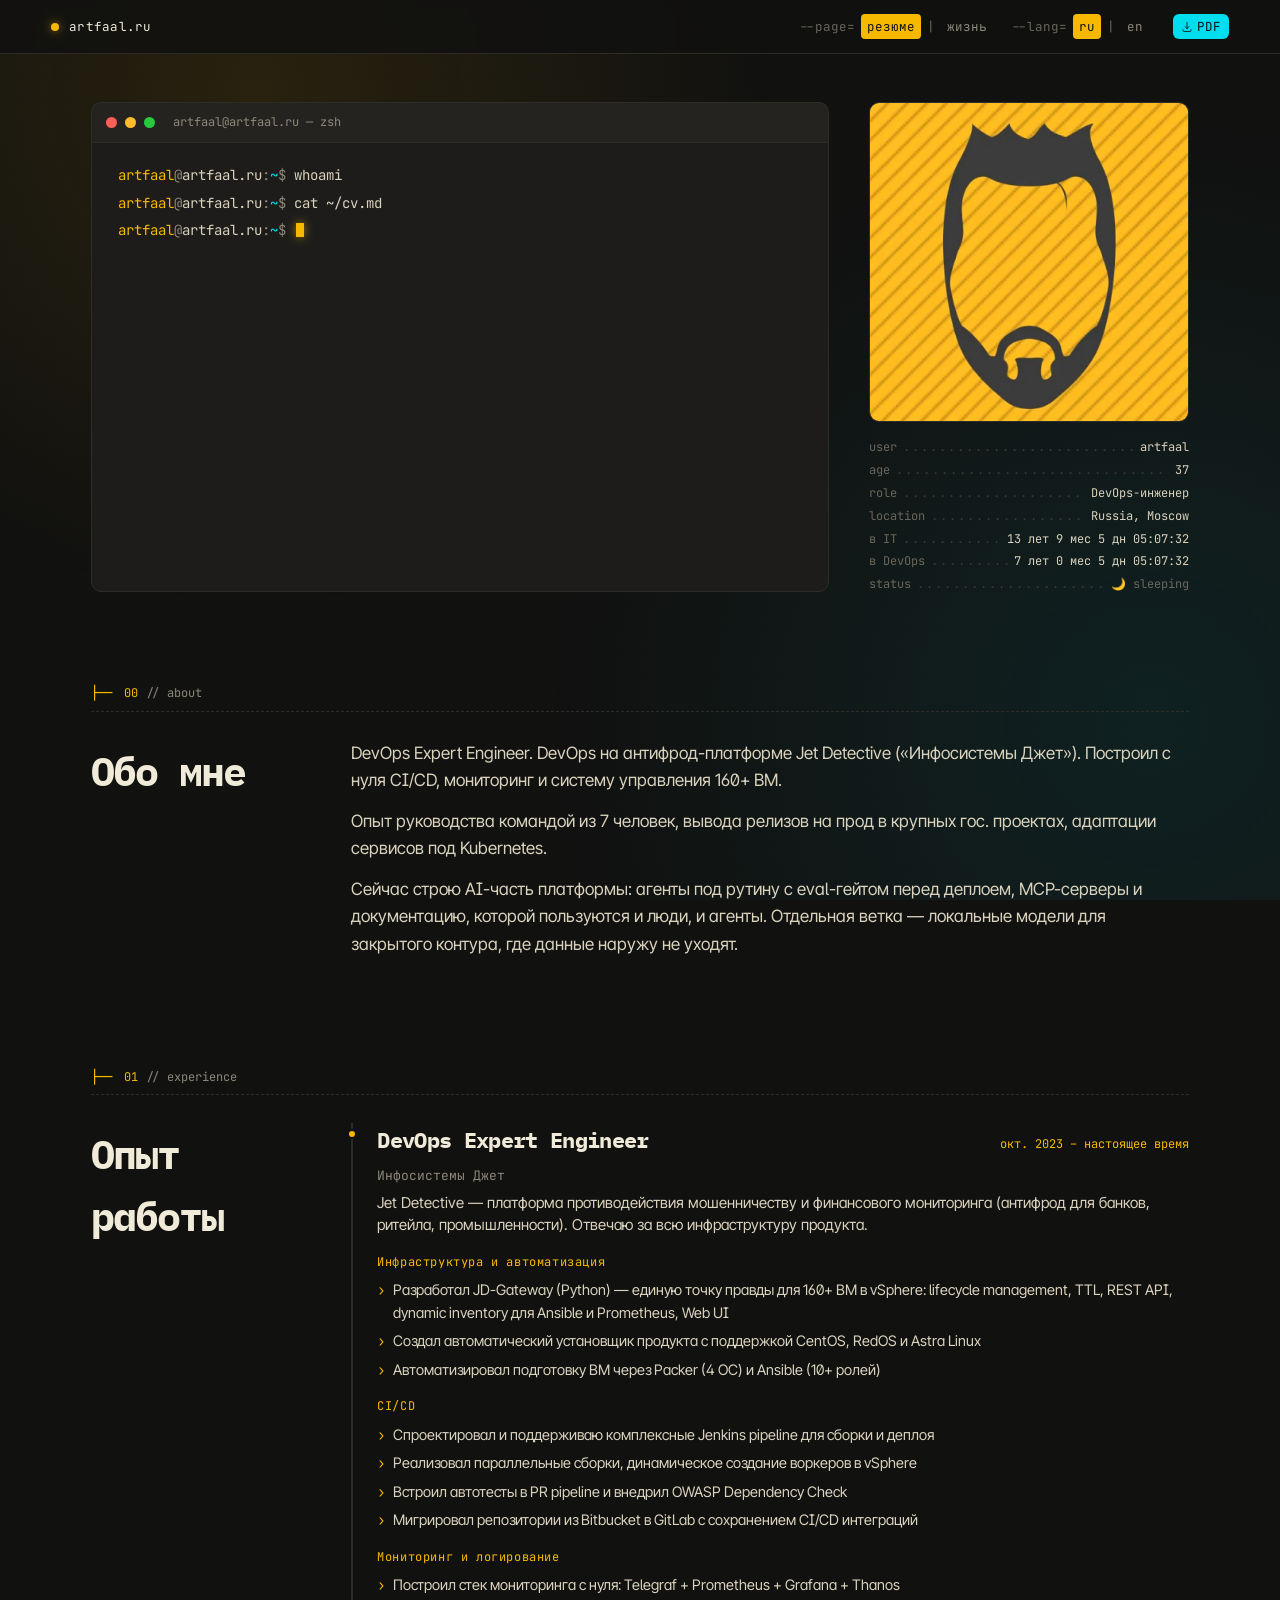
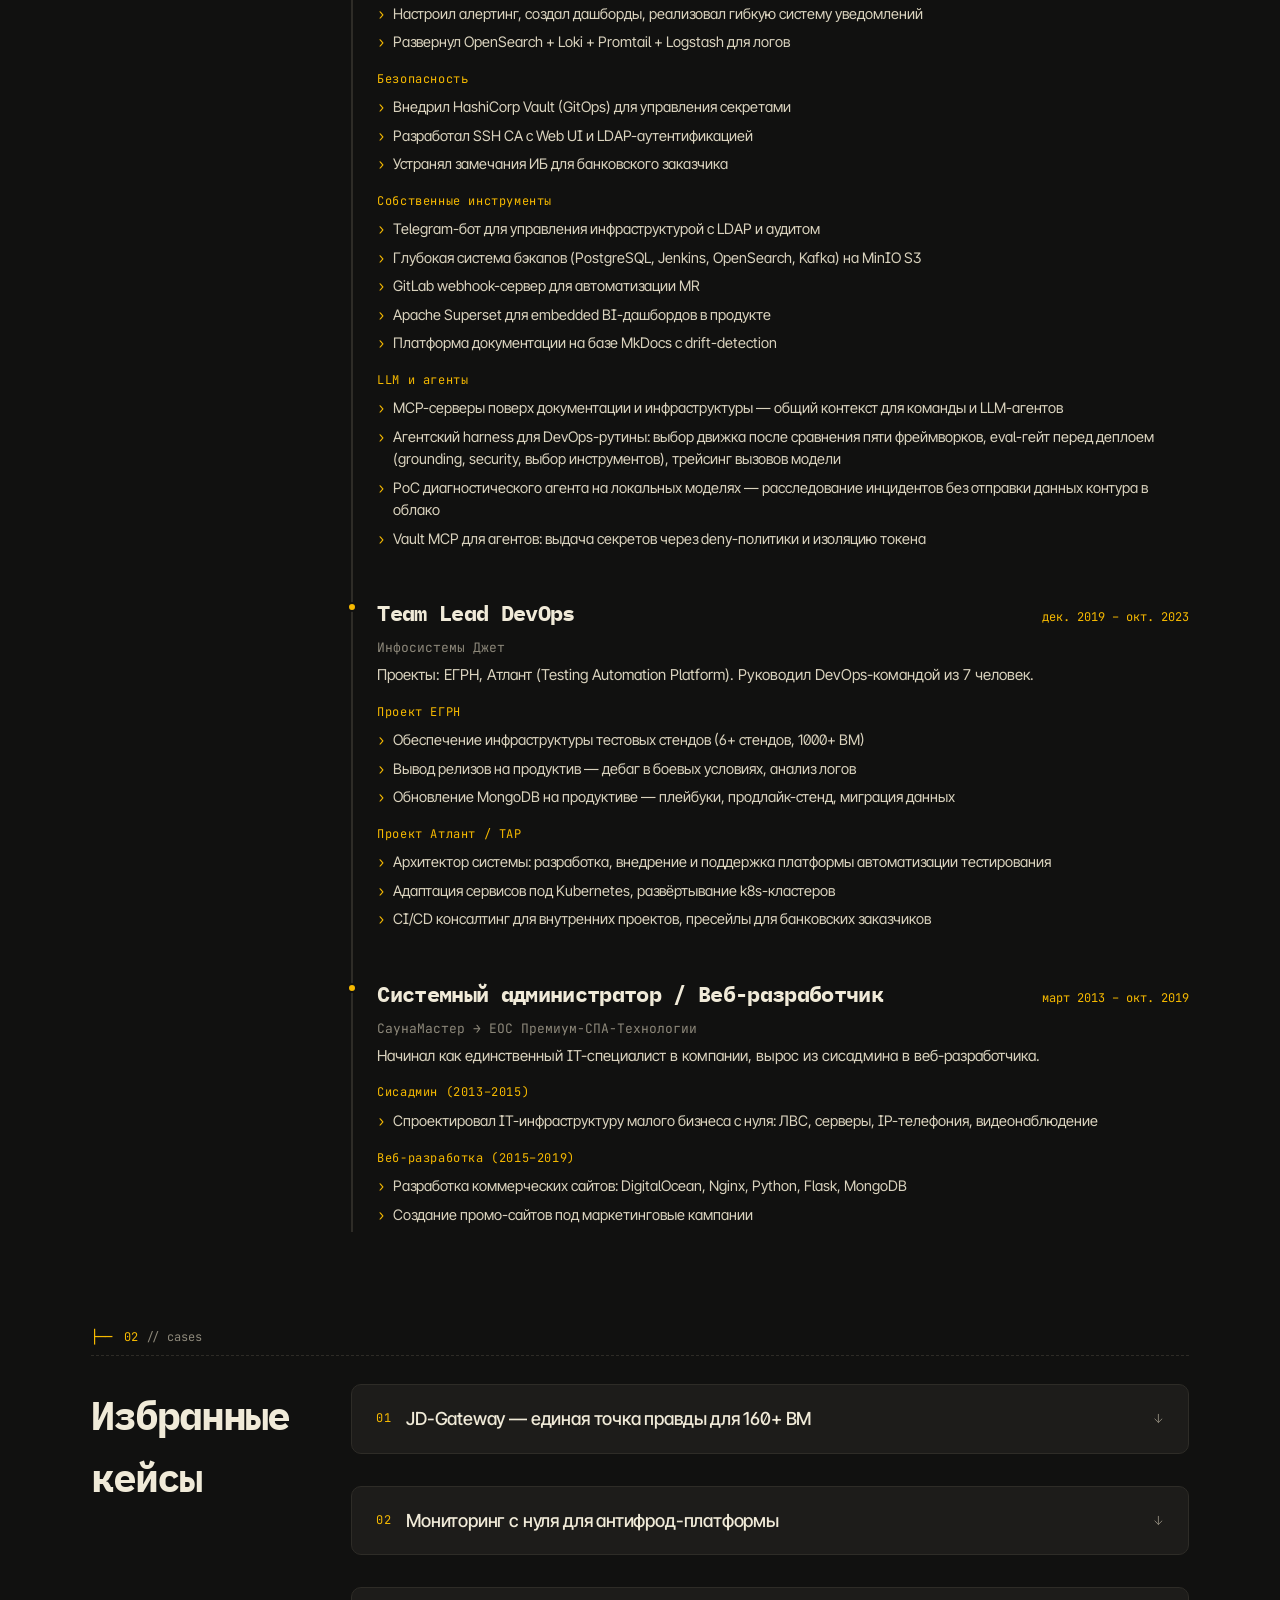
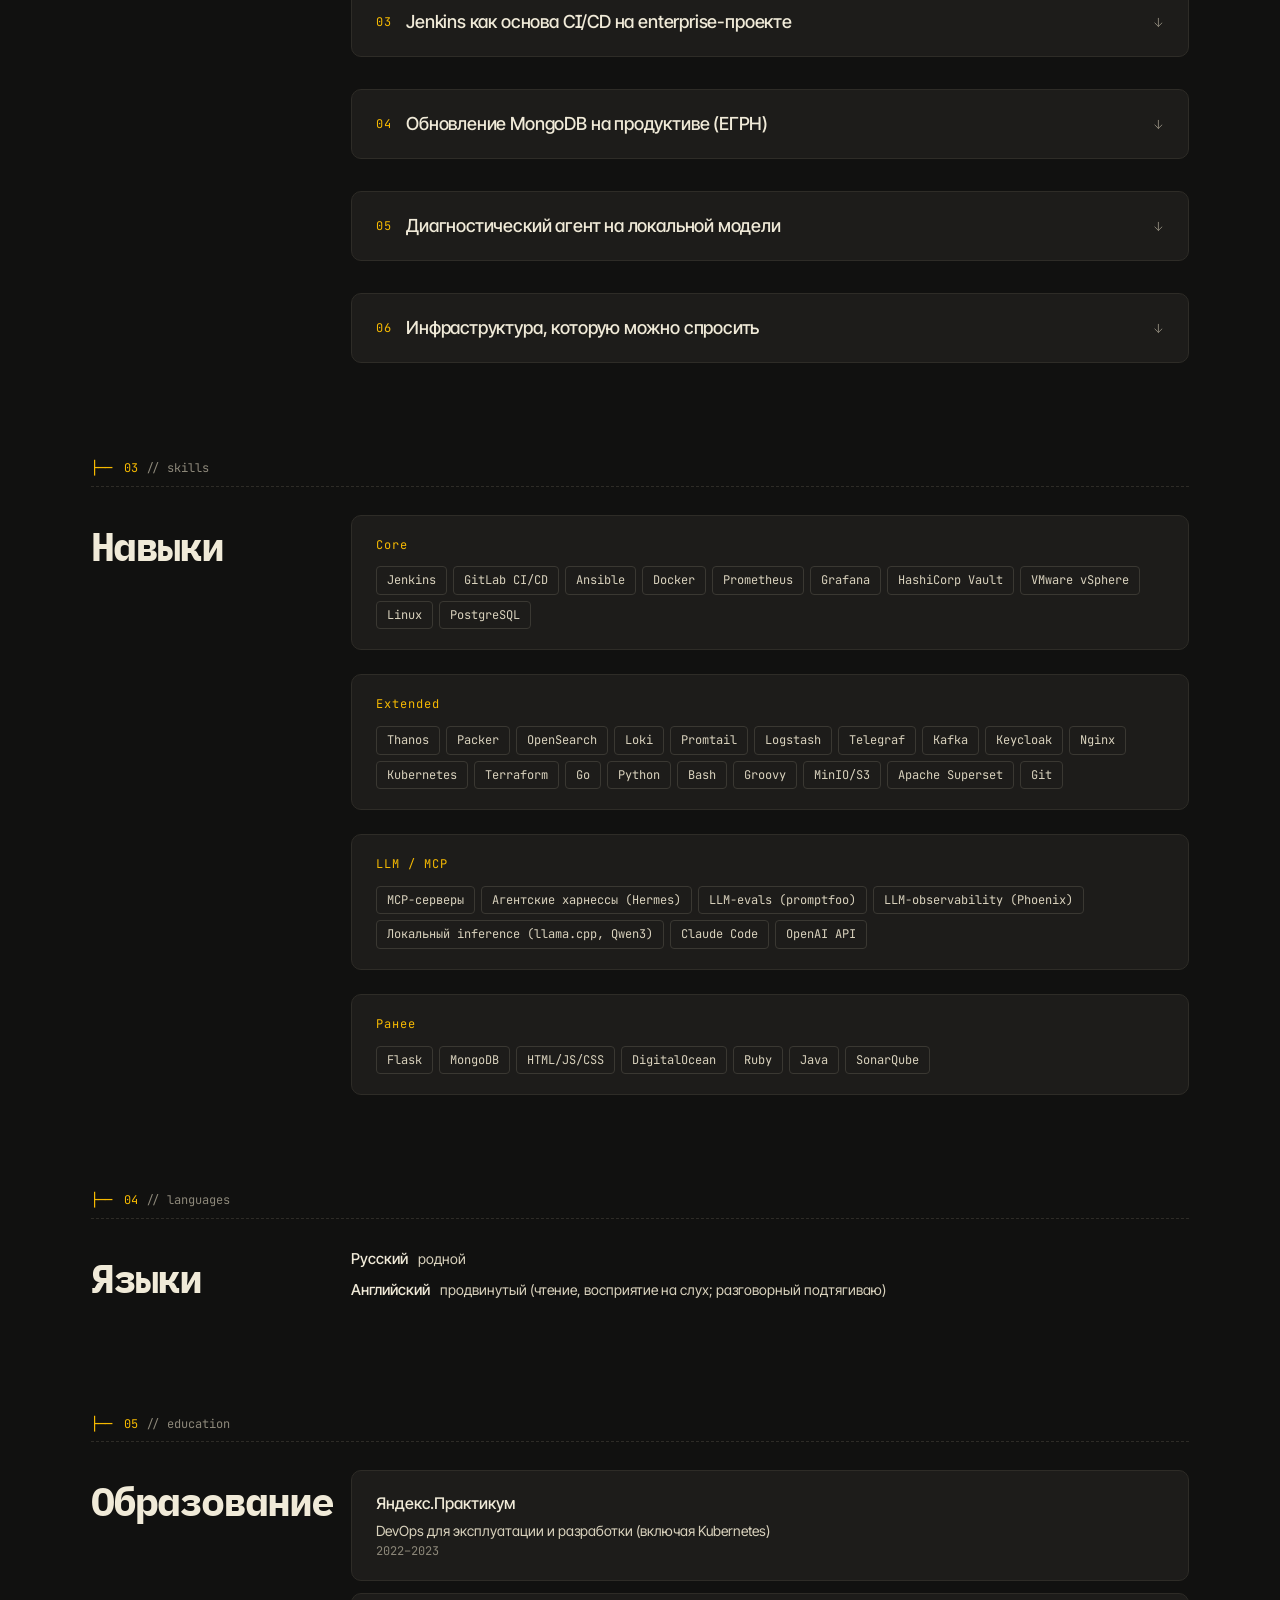
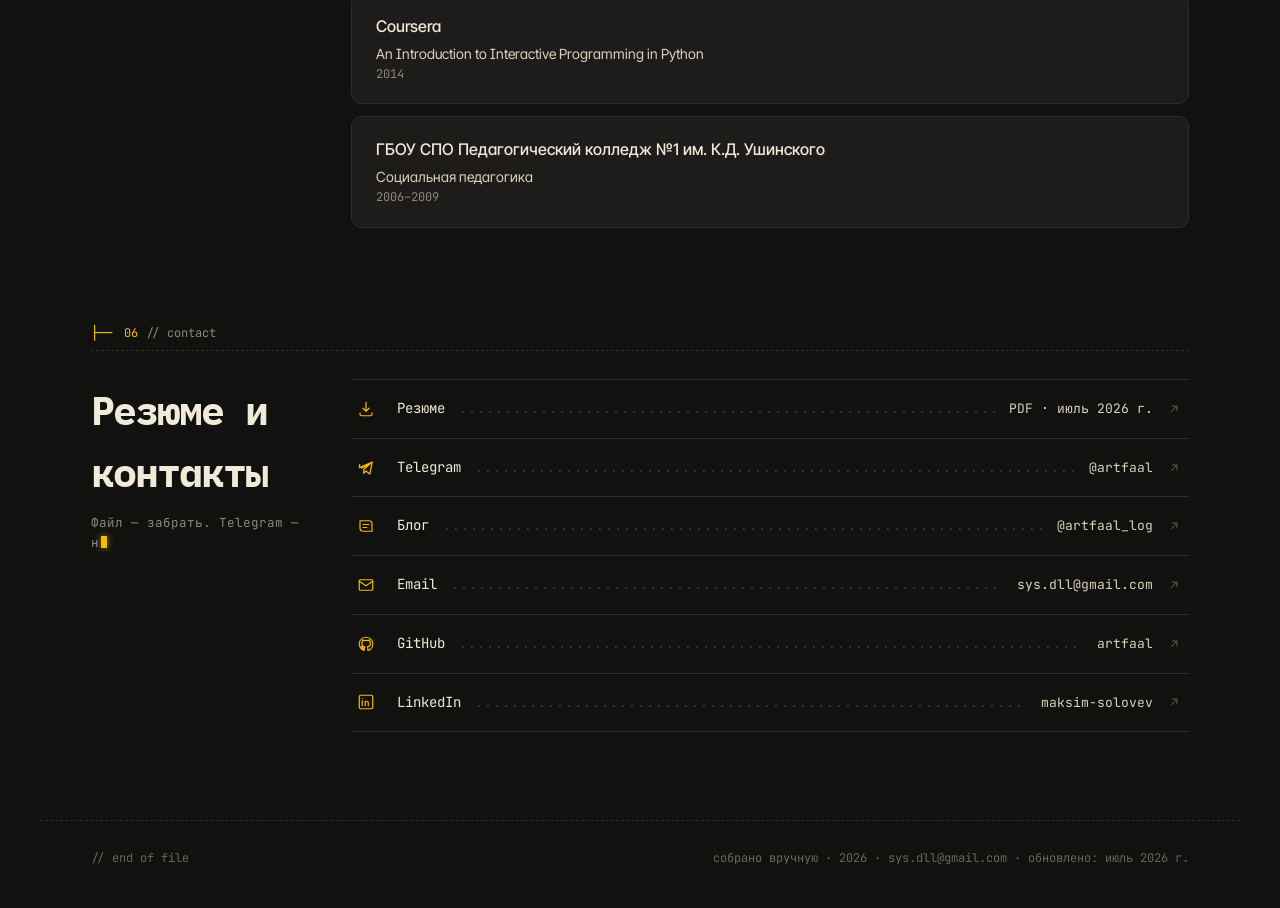
==== index.html @ b758f421 "fix: сдвиг contact-row на hover через transform вместо padding CLAUDE.md запрещает padding/margin на" ====
<!doctype html>
<html lang="ru">
<head>
  <meta charset="utf-8">
  <meta name="viewport" content="width=device-width, initial-scale=1">
  <title>Соловьев Максим — резюме DevOps-инженера</title>
  <link rel="icon" type="image/svg+xml" href="/favicon.svg">

  <!-- SEO (generic fallback — JS обновит из content.js) -->
  <meta name="description" content="Соловьев Максим — DevOps Expert Engineer.">
  <meta name="author" content="Максим Соловьев">
  <link rel="canonical" href="https://artfaal.ru/">
  <meta property="og:type" content="profile">
  <meta property="og:title" content="Соловьев Максим — резюме DevOps-инженера">
  <meta property="og:description" content="DevOps-инженер. Навожу порядок в сложных системах и автоматизирую рутину так, чтобы у людей оставались силы на жизнь.">
  <meta property="og:url" content="https://artfaal.ru/">
  <meta property="og:image" content="https://artfaal.ru/assets/avatar.webp">
  <meta property="og:locale" content="ru_RU">
  <meta property="og:site_name" content="artfaal.ru">
  <link rel="alternate" hreflang="ru" href="https://artfaal.ru/">
  <script type="application/ld+json" id="jsonld">{}</script>

  <!-- Fonts -->
  <link rel="preconnect" href="https://fonts.googleapis.com">
  <link rel="preconnect" href="https://fonts.gstatic.com" crossorigin>
  <link href="https://fonts.googleapis.com/css2?family=IBM+Plex+Mono:wght@700&family=Inter+Tight:wght@400;500;600;700&family=JetBrains+Mono:wght@400;500;600&display=swap" rel="stylesheet">

  <!-- Styles -->
  <link rel="stylesheet" href="src/styles/base.css?v=de85e3fd">
  <link rel="stylesheet" href="src/styles/layout.css?v=7710a623">
  <link rel="stylesheet" href="src/styles/components.css?v=cc71c74b">
</head>
<body>
  <div class="page-wrap">
    <nav class="topbar" id="topbar"></nav>
    <article>
      <header class="hero" id="hero"></header>
      <main id="main"></main>
    </article>
    <footer class="foot" id="footer"></footer>
  </div>

  <script src="src/js/utils.js?v=cb27566f"></script>
  <script src="src/js/content.js?v=fbca4be7"></script>
  <script src="src/js/icons.js?v=7d327c58"></script>
  <script src="src/js/shared.js?v=336e6da2"></script>
  <script src="src/js/page-cv.js?v=a4b2f216"></script>
</body>
</html>
---- src/styles/base.css ----
/* ───────── Токены ───────── */
:root {
  --bg:      #111110;
  --panel:   #1d1c1a;
  --panel-2: #24231f;
  --line:    #2e2c27;
  --line-2:  #3a3832;
  --fg:      #f0ead8;
  --fg-2:    #d9d2bd;
  --muted:   #8d887a;
  --muted-2: #6a665b;
  --accent:   oklch(0.82 0.17 85);
  --accent-2: oklch(0.82 0.14 205);

  --mono:    'JetBrains Mono', ui-monospace, 'SF Mono', Menlo, monospace;
  --sans:    'Inter Tight', 'Inter', system-ui, -apple-system, sans-serif;
  --display: 'IBM Plex Mono', 'JetBrains Mono', ui-monospace, 'SF Mono', Menlo, monospace;

  --maxw: 1200px;
  --pad-x: clamp(20px, 4vw, 56px);
  --radius: 6px;
  --radius-lg: 10px;

  color-scheme: dark;
}

/* ───────── Скроллбар ───────── */
::-webkit-scrollbar { width: 6px; }
::-webkit-scrollbar-track { background: var(--bg); }
::-webkit-scrollbar-thumb {
  background: var(--line-2);
  border-radius: 3px;
}
::-webkit-scrollbar-thumb:hover { background: var(--accent); }
html { scrollbar-width: thin; scrollbar-color: var(--line-2) var(--bg); }

/* ───────── Ресет ───────── */
*, *::before, *::after { box-sizing: border-box; margin: 0; padding: 0; }
html { scroll-behavior: smooth; }
@media (prefers-reduced-motion: reduce) {
  html { scroll-behavior: auto; }
  *, *::before, *::after { animation-duration: 0.01ms !important; transition-duration: 0.01ms !important; }
}
body {
  background: var(--bg);
  color: var(--fg);
  font-family: var(--sans);
  font-feature-settings: "ss01", "ss02", "cv11";
  line-height: 1.55;
  -webkit-font-smoothing: antialiased;
  text-rendering: optimizeLegibility;
}
a { color: inherit; text-decoration: none; }
button { font: inherit; color: inherit; background: none; border: 0; cursor: pointer; }
ul, ol { list-style: none; }
img { display: block; max-width: 100%; }

/* ───────── Фоновые эффекты (CRT) ───────── */
body::before {
  content: "";
  position: fixed; inset: 0;
  background-image:
    radial-gradient(circle at 20% 10%, color-mix(in oklab, var(--accent) 10%, transparent), transparent 40%),
    radial-gradient(circle at 90% 80%, color-mix(in oklab, var(--accent-2) 8%, transparent), transparent 45%);
  pointer-events: none;
  z-index: 0;
}
body::after {
  content: "";
  position: fixed; inset: 0;
  background: repeating-linear-gradient(
    to bottom,
    transparent 0 2px,
    color-mix(in oklab, var(--fg) 4%, transparent) 2px 3px
  );
  mix-blend-mode: overlay;
  opacity: 0.25;
  pointer-events: none;
  z-index: 1;
}

.page-wrap { position: relative; z-index: 2; }

/* ───────── Анимации ───────── */
@keyframes blink { 50% { opacity: 0; } }
/* ───────── Scroll reveal ───────── */
.sect {
  opacity: 0;
  transform: translateY(12px);
  transition: opacity 0.5s ease, transform 0.5s ease;
}
.sect.in-view {
  opacity: 1;
  transform: none;
}

/* Секции со stagger: секция появляется мгновенно, дети — каскадом */
.sect.has-stagger {
  opacity: 1;
  transform: none;
  transition: none;
}

/* ───────── Staggered reveal для дочерних элементов ───────── */
/* Используем @keyframes + animation-delay, а не transition-delay.
   Иначе transition-delay применяется ко ВСЕМ transitions элемента,
   включая hover-эффекты на вложенных компонентах — hover чем дальше
   по нумерации, тем сильнее «тормозит».

   Две раздельные анимации:
   • stagger-fade (forwards) — opacity 0→1, остаётся после окончания.
   • stagger-slide (без forwards) — translateY 20px→0, после окончания
     возвращается к static transform из nth-child (нужно для polaroid,
     где у каждой карточки свой rotate). */
.stagger > * { opacity: 0; }
.in-view .stagger > * {
  animation:
    stagger-fade 0.5s ease forwards,
    stagger-slide 0.5s ease;
}
.in-view .stagger > *:nth-child(2) { animation-delay: 0.15s; }
.in-view .stagger > *:nth-child(3) { animation-delay: 0.30s; }
.in-view .stagger > *:nth-child(4) { animation-delay: 0.45s; }
.in-view .stagger > *:nth-child(5) { animation-delay: 0.60s; }
.in-view .stagger > *:nth-child(6) { animation-delay: 0.75s; }
.in-view .stagger > *:nth-child(7) { animation-delay: 0.90s; }
.in-view .stagger > *:nth-child(8) { animation-delay: 1.05s; }
@keyframes stagger-fade {
  to { opacity: 1; }
}
@keyframes stagger-slide {
  from { transform: translateY(20px); }
}
---- src/styles/layout.css ----
/* ───────── Контейнер ───────── */
.hero {
  padding: 48px var(--pad-x) 40px;
  max-width: var(--maxw);
  margin: 0 auto;
}
.sect {
  max-width: var(--maxw);
  margin: 0 auto;
  padding: 48px var(--pad-x);
}

/* ───────── Hero-сетка ───────── */
.hero-grid {
  display: grid;
  gap: 40px;
  align-items: start;
}

/* ───────── Секция-сетка ───────── */
.sect-grid {
  display: grid;
  gap: 20px;
  align-items: start;
}

/* ───────── Principles / Human сетки ───────── */
.principles-grid {
  display: grid;
  gap: 2px;
  background: var(--line);
  border: 1px solid var(--line);
  border-radius: var(--radius-lg);
  overflow: hidden;
}
.human-grid {
  display: grid;
  gap: 18px;
}

/* ───────── Experience timeline ───────── */
.exp-list {
  display: grid;
}

/* ───────── Cases ───────── */
.cases-list {
  display: grid;
  gap: 32px;
}

/* ───────── Skills grid ───────── */
.skills-grid {
  display: grid;
  gap: 24px;
}

/* ───────── Responsive (mobile-first) ───────── */
@media (min-width: 700px) {
  .principles-grid { grid-template-columns: repeat(2, minmax(0, 1fr)); }
  .human-grid      { grid-template-columns: repeat(2, minmax(0, 1fr)); }
}

@media (min-width: 820px) {
  .sect-grid {
    grid-template-columns: 220px minmax(0, 1fr);
    gap: 40px;
  }
}

@media (min-width: 900px) {
  .hero-grid {
    grid-template-columns: minmax(0, 1fr) 320px;
  }
}
---- src/styles/components.css ----
/* ───────── Topbar ───────── */
.topbar {
  position: sticky; top: 0; z-index: 20;
  display: flex; align-items: center; justify-content: space-between;
  gap: 16px;
  padding: 14px var(--pad-x);
  font-family: var(--mono);
  font-size: 12.5px;
  background: color-mix(in oklab, var(--bg) 85%, transparent);
  backdrop-filter: blur(10px);
  -webkit-backdrop-filter: blur(10px);
  border-bottom: 1px solid var(--line);
}
.tb-brand {
  display: inline-flex; align-items: center; gap: 10px;
  letter-spacing: 0.02em;
  text-decoration: none;
}
.tb-dot {
  width: 8px; height: 8px; border-radius: 50%;
  background: var(--accent);
  box-shadow: 0 0 10px color-mix(in oklab, var(--accent) 60%, transparent);
}
.tb-right { display: flex; gap: 18px; align-items: center; flex-wrap: wrap; }
.seg { display: inline-flex; align-items: center; gap: 6px; color: var(--muted); }
.seg-label { color: var(--muted-2); }
.seg-btn {
  padding: 3px 6px; border-radius: 4px;
  color: var(--muted);
  transition: color 0.15s, background 0.15s;
  text-decoration: none;
}
.seg-btn:hover { color: var(--fg-2); }
.seg-btn.is-on { color: var(--bg); background: var(--accent); }
.seg-sep { color: var(--muted-2); }
.seg-cv {
  display: inline-flex;
  align-items: center;
  gap: 4px;
  background: var(--accent-2);
  color: var(--bg);
  padding: 3px 8px;
  border-radius: var(--radius);
  margin-left: 6px;
  text-decoration: none;
  transition: background 0.15s, box-shadow 0.2s;
}
.seg-cv svg { transition: transform 0.2s ease; }
.seg-cv:hover {
  background: color-mix(in oklab, var(--accent-2) 85%, white);
  box-shadow: 0 0 12px color-mix(in oklab, var(--accent-2) 50%, transparent);
}
.seg-cv:hover svg { transform: translateY(2px); }

/* ───────── Scroll progress ───────── */
.scroll-progress {
  position: fixed;
  top: 0; left: 0;
  height: 2px;
  background: var(--accent);
  width: 0%;
  z-index: 30;
  will-change: width;
}

/* ───────── Кнопка "наверх" ───────── */
.btn-top {
  position: fixed;
  bottom: 24px; right: 24px;
  width: 40px; height: 40px;
  border-radius: 50%;
  background: var(--panel-2);
  border: 1px solid var(--line);
  color: var(--fg-2);
  display: flex;
  align-items: center;
  justify-content: center;
  z-index: 25;
  opacity: 0;
  pointer-events: none;
  transform: translateY(8px) rotate(-90deg);
  transition: opacity 0.3s ease, transform 0.3s ease, background 0.15s;
}
.btn-top svg { display: block; }
.btn-top.is-visible {
  opacity: 1;
  pointer-events: auto;
  transform: rotate(-90deg);
}
.btn-top:hover {
  background: var(--accent);
  color: var(--bg);
  border-color: var(--accent);
}

/* ───────── Терминал ───────── */
.terminal-head {
  display: flex; align-items: center; gap: 8px;
  padding: 10px 14px;
  background: var(--panel-2);
  border: 1px solid var(--line);
  border-bottom: 0;
  border-radius: var(--radius-lg) var(--radius-lg) 0 0;
  font-family: var(--mono);
  font-size: 12px;
  color: var(--muted);
}
.tdot { width: 11px; height: 11px; border-radius: 50%; display: inline-block; }
.tdot:nth-child(1) { background: #ff5f56; }
.tdot:nth-child(2) { background: #ffbd2e; }
.tdot:nth-child(3) { background: #27c93f; }
.tname { margin-left: 10px; }
.terminal-body {
  background: var(--panel);
  border: 1px solid var(--line);
  border-radius: 0 0 var(--radius-lg) var(--radius-lg);
  padding: 16px 14px 20px;
  font-family: var(--mono);
  font-size: 13px;
  min-height: 340px;
}
.tline { margin-bottom: 6px; color: var(--fg-2); }
.prompt-line { white-space: pre-wrap; word-break: break-all; }
.prompt-user  { color: var(--accent); }
.prompt-sep   { color: var(--muted); }
.prompt-host  { color: var(--fg-2); }
.prompt-tilde { color: var(--accent-2); }

/* Cursor */
.cursor {
  display: inline-block;
  width: 0.55em; height: 1.05em;
  background: var(--accent);
  vertical-align: -0.15em;
  margin-left: 0.15em;
  animation: blink 1s steps(1) infinite;
  box-shadow: 0 0 0.6em color-mix(in oklab, var(--accent) 60%, transparent);
}

/* ───────── Hero контент ───────── */
.hero-body {
  margin-top: 28px;
  opacity: 0;
  transform: translateY(10px);
  transition: opacity 0.5s ease, transform 0.5s ease;
}
.hero-body.is-on { opacity: 1; transform: none; }

.hero-role {
  font-family: var(--mono);
  font-size: 12px;
  color: var(--accent);
  letter-spacing: 0.08em;
  text-transform: lowercase;
  margin-bottom: 10px;
}
.hero-name {
  font-family: var(--display);
  font-weight: 700;
  /* min 36px чтобы «Соловьев Максим» не сжимался впритык на 390px */
  font-size: clamp(36px, 6vw, 68px);
  line-height: 1.02;
  letter-spacing: -0.05em;
  margin: 0 0 18px;
  color: var(--fg);
}
.hero-tagline {
  font-family: var(--sans);
  font-size: clamp(17px, 1.5vw, 20px);
  color: var(--fg-2);
  line-height: 1.45;
  margin: 0 0 12px;
  max-width: 52ch;
  text-wrap: pretty;
}
.hero-sub {
  font-family: var(--mono);
  font-size: 13px;
  color: var(--muted);
  margin: 0 0 24px;
  max-width: 60ch;
  line-height: 1.6;
  display: flex;
  align-items: baseline;
  gap: 8px;
}
.hero-sub::before {
  content: "";
  width: 6px; height: 6px;
  border-radius: 50%;
  background: var(--accent);
  flex-shrink: 0;
  animation: pulse 2s ease-in-out infinite;
  position: relative;
  top: -1px;
}
@keyframes pulse {
  0%, 100% { opacity: 0.3; }
  50% { opacity: 1; box-shadow: 0 0 8px 2px color-mix(in oklab, var(--accent) 40%, transparent); }
}
.hero-cta { display: flex; gap: 10px; flex-wrap: wrap; }

/* ───────── Аватар ───────── */
.avatar-wrap {
  display: flex; flex-direction: column; gap: 14px;
}
.avatar-frame {
  position: relative;
  aspect-ratio: 1 / 1;
  border: 1px solid var(--line);
  border-radius: var(--radius-lg);
  overflow: hidden;
  background: var(--panel);
  cursor: pointer;
}
.avatar-frame img {
  width: 100%; height: 100%; object-fit: cover;
  filter: contrast(1.02) saturate(1.05);
  transition: opacity 0.3s ease;
}
.avatar-photo {
  position: absolute;
  inset: 0;
  opacity: 0;
}
.avatar-frame.show-photo .avatar-img { opacity: 0; }
.avatar-frame.show-photo .avatar-photo { opacity: 1; }
.avatar-frame.glitching img {
  transition: none;
}
.avatar-rgb {
  position: absolute;
  inset: 0;
  background-size: cover;
  background-position: center;
  pointer-events: none;
  opacity: 0;
  mix-blend-mode: screen;
}
.avatar-rgb-r { background-blend-mode: screen; background-color: var(--accent); }
.avatar-rgb-b { background-blend-mode: screen; background-color: var(--accent-2); }
.avatar-meta { font-family: var(--mono); font-size: 12px; color: var(--muted); }
.status-on    { color: oklch(0.78 0.14 145); } /* зелёный */
.status-work  { color: var(--accent); }        /* amber — работает */
.status-chill { color: var(--accent-2); }      /* cyan — отдыхает */
.status-sleep { color: var(--muted-2); }       /* приглушённый — спит */

/* ───────── Meta row ───────── */
/* Grid (не flex) — чтобы dots-колонка (minmax(0, 1fr)) могла сжаться
   до нуля при нехватке места и не выталкивала row за viewport на мобиле. */
.meta-row {
  display: grid;
  grid-template-columns: auto minmax(0, 1fr) auto;
  column-gap: 6px;
  align-items: baseline;
  font-family: var(--mono); font-size: 12px;
  line-height: 1.9;
  color: var(--muted);
  overflow: hidden;
}
.meta-k { color: var(--muted-2); }
.meta-dot {
  overflow: hidden;
  color: var(--line-2);
  white-space: nowrap;
  text-overflow: clip;
  letter-spacing: 2px;
}
.meta-v { color: var(--fg-2); white-space: nowrap; }

/* ───────── Кнопки ───────── */
.btn {
  display: inline-flex; align-items: center; gap: 8px;
  padding: 10px 14px;
  font-family: var(--mono);
  font-size: 13px;
  border-radius: var(--radius);
  border: 1px solid var(--line-2);
  text-decoration: none;
  transition: background 0.15s, color 0.15s, border-color 0.15s, transform 0.15s;
}
.btn:hover { transform: translateY(-1px); }
.btn-primary {
  background: var(--accent);
  color: var(--bg);
  border-color: var(--accent);
}
.btn-primary:hover {
  background: color-mix(in oklab, var(--accent) 85%, white);
}
.btn-ghost { color: var(--fg-2); }
.btn-ghost:hover { border-color: var(--accent); color: var(--fg); }

/* ───────── ASCII rule ───────── */
.ascii-rule {
  display: flex; align-items: center; gap: 12px;
  font-family: var(--mono);
  font-size: 12px;
  color: var(--muted-2);
  margin-bottom: 28px;
  padding-bottom: 8px;
  border-bottom: 1px dashed var(--line);
}
.ar-left { color: var(--accent); }
.ar-label { color: var(--muted); display: inline-flex; gap: 8px; }
.ar-n { color: var(--accent); }
.ar-right { flex: 1; }

/* ───────── Секции: общее ───────── */
.sect-title h2 {
  font-family: var(--display);
  font-size: clamp(28px, 3.2vw, 40px);
  letter-spacing: -0.05em;
  margin: 0 0 10px;
  font-weight: 700;
  color: var(--fg);
}
.sect-sub {
  font-family: var(--mono);
  font-size: 12.5px;
  color: var(--muted);
  margin: 0;
  line-height: 1.6;
  max-width: 36ch;
  /* opacity (не visibility) — чтобы блок продолжал занимать место в layout,
     а не schemomorph'ировал. JS typing-reveal переключает opacity на 1. */
  opacity: 0;
}
.cursor-sub {
  width: 0.5em; height: 0.95em;
  vertical-align: -0.1em;
}
.para {
  font-size: 17px;
  color: var(--fg-2);
  line-height: 1.6;
  margin: 0 0 14px;
  text-wrap: pretty;
}

/* ───────── Value ───────── */
.value-list { list-style: none; }
.value-item {
  display: grid;
  grid-template-columns: 60px minmax(0, 1fr);
  gap: 20px;
  align-items: baseline;
  padding: 22px 4px;
  border-top: 1px solid var(--line);
  /* Синхронный ритм 0.2s для всех hover-свойств (background и vi-t::after
     ниже — тот же timing). Короткая длительность + одна easing-кривая не
     дают анимациям «догонять» друг друга при скольжении между карточками. */
  transition: background 0.2s ease;
  cursor: default;
}
.value-item:last-child { border-bottom: 1px solid var(--line); }
.value-item:hover {
  background: color-mix(in oklab, var(--accent) 3%, transparent);
}
.vi-key {
  font-family: var(--mono);
  font-size: 12px;
  color: var(--accent);
  letter-spacing: 0.08em;
}
.vi-t {
  font-family: var(--sans);
  font-size: 20px;
  color: var(--fg);
  font-weight: 500;
  margin-bottom: 4px;
  letter-spacing: -0.01em;
  display: inline-block;
  position: relative;
}
/* Тонкий typewriter-underline на hover: эффект «активации строки»
   без ярких amber-акцентов, чтобы не конкурировать с Principles. */
.vi-t::after {
  content: '';
  position: absolute;
  left: 0; bottom: -2px;
  height: 1px;
  width: 0;
  background: var(--accent);
  transition: width 0.2s ease;
}
.value-item:hover .vi-t::after { width: 100%; }
.vi-d {
  font-size: 15px;
  color: var(--fg-2);
  line-height: 1.55;
  max-width: 62ch;
}
/* ───────── Principles ───────── */
.principle {
  background: var(--panel);
  padding: 26px 24px;
  transition: background 0.2s;
}
.principle:hover { background: var(--panel-2); }
.p-head {
  display: flex; align-items: center; gap: 10px;
  margin-bottom: 16px;
}
.p-n {
  font-family: var(--mono);
  font-size: 12px;
  color: var(--accent);
}
.p-rule {
  flex: 1; height: 1px;
  background: repeating-linear-gradient(to right, var(--line-2) 0 4px, transparent 4px 8px);
}
.p-t {
  font-family: var(--sans);
  font-size: 18px;
  font-weight: 500;
  color: var(--fg);
  letter-spacing: -0.01em;
  margin: 0 0 8px;
  line-height: 1.3;
}
.p-d {
  font-size: 14.5px;
  color: var(--fg-2);
  line-height: 1.55;
  margin: 0;
}

/* ───────── Human cards ───────── */
.human-card {
  background: var(--panel);
  border: 1px solid var(--line);
  border-radius: var(--radius-lg);
  overflow: hidden;
  transition: transform 0.2s, border-color 0.2s;
}
.human-card:hover {
  transform: translateY(-3px);
  border-color: var(--accent);
}
.hc-img {
  aspect-ratio: 4 / 3;
  overflow: hidden;
}
.hc-img img {
  width: 100%; height: 100%;
  object-fit: cover;
  transition: transform 0.3s ease;
}
.human-card:hover .hc-img img { transform: scale(1.05); }
.hc-body { padding: 18px 20px 22px; }
.hc-t {
  font-family: var(--sans);
  font-size: 20px;
  font-weight: 500;
  color: var(--fg);
  margin-bottom: 6px;
  letter-spacing: -0.01em;
}
.hc-d { font-size: 14px; color: var(--fg-2); margin: 0; line-height: 1.55; }

/* ───────── Exploring (сейчас копаю) ───────── */
.exploring-list {
  display: grid;
  gap: 16px;
}
.exploring-item {
  padding: 20px 24px;
  background: var(--panel);
  border: 1px solid var(--line);
  border-radius: var(--radius-lg);
  transition: border-color 0.2s;
}
.exploring-item:hover { border-color: var(--accent); }
.exploring-item {
  display: grid;
  grid-template-columns: 1fr auto;
  grid-template-rows: auto auto;
  column-gap: 24px;
  align-items: start;
}
.exploring-item .p-t { grid-column: 1; grid-row: 1; margin-bottom: 6px; }
.exploring-item .p-d { grid-column: 1; grid-row: 2; margin: 0; }

/* Status-badge: мини prod-monitoring индикатор справа от заголовка */
.exp-status {
  grid-column: 2; grid-row: 1 / span 2;
  align-self: center;
  display: inline-flex;
  align-items: center;
  gap: 6px;
  font-family: var(--mono);
  font-size: 11.5px;
  letter-spacing: 0.06em;
  text-transform: lowercase;
  white-space: nowrap;
}
.exp-dot {
  width: 7px; height: 7px; border-radius: 50%;
  display: inline-block;
}
.exp-status[data-status="hot"] { color: var(--accent); }
.exp-status[data-status="hot"] .exp-dot {
  background: var(--accent);
  box-shadow: 0 0 8px color-mix(in oklab, var(--accent) 60%, transparent);
  animation: exp-pulse 1.8s ease-in-out infinite;
}
.exp-status[data-status="active"] { color: oklch(0.78 0.14 145); }
.exp-status[data-status="active"] .exp-dot {
  background: oklch(0.78 0.14 145);
  box-shadow: 0 0 6px color-mix(in oklab, oklch(0.78 0.14 145) 50%, transparent);
}
.exp-status[data-status="exploring"] { color: var(--accent-2); }
.exp-status[data-status="exploring"] .exp-dot { background: var(--accent-2); }
@keyframes exp-pulse {
  0%, 100% { opacity: 0.5; }
  50%      { opacity: 1; }
}

/* На узком экране — бейдж вниз под карточку */
@media (max-width: 600px) {
  .exploring-item {
    grid-template-columns: 1fr;
    grid-template-rows: auto auto auto;
  }
  .exp-status { grid-column: 1; grid-row: 3; margin-top: 8px; justify-self: start; }
}

/* ───────── Experience (CV) ───────── */
.exp-item {
  padding: 0 0 40px 24px;
  border-left: 2px solid var(--line);
  position: relative;
}
.exp-item::before {
  content: "";
  position: absolute;
  left: -6px; top: 6px;
  width: 10px; height: 10px;
  border-radius: 50%;
  background: var(--accent);
  border: 2px solid var(--bg);
}
.exp-item:last-child { padding-bottom: 0; }
.exp-head {
  display: flex; align-items: baseline; justify-content: space-between;
  flex-wrap: wrap; gap: 8px;
  margin-bottom: 8px;
}
.exp-title {
  font-family: var(--display);
  font-size: 22px;
  font-weight: 700;
  color: var(--fg);
  letter-spacing: -0.03em;
}
.exp-period {
  font-family: var(--mono);
  font-size: 12px;
  color: var(--accent);
}
.exp-company {
  font-family: var(--mono);
  font-size: 13px;
  color: var(--muted);
  margin-bottom: 6px;
}
.exp-project {
  font-size: 15px;
  color: var(--fg-2);
  margin-bottom: 16px;
  line-height: 1.5;
}
.exp-group-title {
  font-family: var(--mono);
  font-size: 12px;
  color: var(--accent);
  letter-spacing: 0.05em;
  margin: 16px 0 8px;
}
.exp-list-items {
  list-style: none;
}
.exp-list-items li {
  position: relative;
  padding-left: 16px;
  font-size: 14.5px;
  color: var(--fg-2);
  line-height: 1.55;
  margin-bottom: 6px;
}
.exp-list-items li::before {
  content: "›";
  position: absolute;
  left: 0;
  color: var(--accent);
  font-family: var(--mono);
}

/* ───────── Cases (CV) ───────── */
.case-item {
  background: var(--panel);
  border: 1px solid var(--line);
  border-radius: var(--radius-lg);
  transition: border-color 0.2s;
}
.case-item.is-open { border-color: var(--accent); }
.case-header {
  display: flex;
  align-items: center;
  gap: 14px;
  width: 100%;
  padding: 20px 24px;
  cursor: pointer;
  text-align: left;
}
.case-header:hover { background: var(--panel-2); border-radius: var(--radius-lg); }
.case-item.is-open .case-header { border-radius: var(--radius-lg) var(--radius-lg) 0 0; }
.case-num {
  font-family: var(--mono);
  font-size: 12px;
  color: var(--accent);
  letter-spacing: 0.08em;
  flex-shrink: 0;
}
.case-title {
  font-family: var(--sans);
  font-size: 18px;
  font-weight: 500;
  color: var(--fg);
  letter-spacing: -0.01em;
  flex: 1;
  margin: 0;
}
.case-chevron {
  color: var(--muted);
  transition: transform 0.25s ease;
  transform: rotate(90deg);
  flex-shrink: 0;
}
.case-item.is-open .case-chevron { transform: rotate(-90deg); }
.case-body {
  max-height: 0;
  overflow: hidden;
  transition: max-height 0.35s ease, padding 0.35s ease;
  padding: 0 24px;
}
.case-item.is-open .case-body {
  max-height: 600px;
  padding: 0 24px 24px;
}
.case-block { margin-bottom: 12px; }
.case-block:last-child { margin-bottom: 0; }
.case-label {
  font-family: var(--mono);
  font-size: 11px;
  color: var(--accent);
  text-transform: uppercase;
  letter-spacing: 0.08em;
  margin-bottom: 4px;
}
.case-text {
  font-size: 14.5px;
  color: var(--fg-2);
  line-height: 1.55;
}

/* ───────── Skills (CV) ───────── */
.skill-group {
  padding: 20px 24px;
  background: var(--panel);
  border: 1px solid var(--line);
  border-radius: var(--radius-lg);
}
.skill-group-title {
  font-family: var(--mono);
  font-size: 12px;
  color: var(--accent);
  letter-spacing: 0.08em;
  margin-bottom: 12px;
}
.skill-tags {
  display: flex; flex-wrap: wrap; gap: 6px;
}
.skill-tag {
  padding: 4px 10px;
  font-family: var(--mono);
  font-size: 12px;
  color: var(--fg-2);
  border: 1px solid var(--line-2);
  border-radius: 4px;
  transition: color 0.15s, border-color 0.15s, background 0.15s;
}
.skill-tag:hover {
  color: var(--bg);
  background: var(--accent);
  border-color: var(--accent);
}

/* ───────── Languages (CV) ───────── */
.lang-list { display: grid; gap: 8px; }
.lang-item {
  display: flex;
  gap: 10px;
  align-items: baseline;
  font-size: 15px;
}
.lang-name {
  font-family: var(--sans);
  font-weight: 500;
  color: var(--fg);
}
.lang-level {
  font-size: 14px;
  color: var(--fg-2);
}

/* ───────── Education (CV) ───────── */
.edu-item {
  padding: 20px 24px;
  background: var(--panel);
  border: 1px solid var(--line);
  border-radius: var(--radius-lg);
  margin-bottom: 12px;
}
.edu-item:last-child { margin-bottom: 0; }
.edu-title {
  font-family: var(--sans);
  font-size: 16px;
  font-weight: 500;
  color: var(--fg);
  margin-bottom: 4px;
}
.edu-detail {
  font-size: 14px;
  color: var(--fg-2);
}
.edu-year {
  font-family: var(--mono);
  font-size: 12px;
  color: var(--muted);
}

/* ───────── Blog ───────── */
.blog-links { display: grid; gap: 8px; }
.blog-link {
  display: flex;
  align-items: center;
  gap: 14px;
  padding: 16px 20px;
  background: var(--panel);
  border: 1px solid var(--line);
  border-radius: var(--radius-lg);
  font-family: var(--mono);
  font-size: 14px;
  text-decoration: none;
  transition: border-color 0.2s, background 0.2s;
}
.blog-link:hover {
  border-color: var(--accent);
  background: var(--panel-2);
}
.blog-link:hover .cr-ext { color: var(--accent); transform: translate(2px, -2px); }
.blog-link-label { color: var(--fg); }
.blog-link-handle { color: var(--muted); margin-left: auto; }

/* ───────── Contact ───────── */
.contact-list { list-style: none; }
.contact-row {
  display: grid;
  /* Mobile: icon | label | dots (flex-fill) | handle — dot-leader на всех экранах */
  grid-template-columns: 26px auto minmax(0, 1fr) auto;
  gap: 10px;
  align-items: baseline;
  padding: 18px 6px;
  border-top: 1px solid var(--line);
  font-family: var(--mono);
  text-decoration: none;
  transition: background 0.15s;
}
.cr-ext { display: none; }
.contact-list li:last-child .contact-row { border-bottom: 1px solid var(--line); }
.contact-row:hover {
  background: color-mix(in oklab, var(--accent) 7%, transparent);
}
/* Сдвиг на hover — transform, а не padding-left: padding двигал раскладку
   (reflow на каждый ховер). 12px — ровно прежний сдвиг: padding шёл 6px → 18px. */
.contact-row:hover .cr-icon,
.contact-row:hover .cr-label { transform: translateX(12px); }
.contact-row:hover .cr-ext { color: var(--accent); transform: translate(2px, -2px); }
.cr-icon {
  color: var(--accent); display: inline-flex; align-self: center;
  transition: transform 0.15s;
}
.cr-label {
  color: var(--fg); font-size: 14px; white-space: nowrap;
  transition: transform 0.15s;
}
.cr-dots {
  color: var(--line-2);
  font-size: 13px;
  letter-spacing: 1px;
  overflow: hidden;
  white-space: nowrap;
  text-overflow: clip;
}
.cr-handle { color: var(--fg-2); font-size: 13px; }
.cr-ext {
  color: var(--muted-2);
  align-self: center;
  transition: color 0.15s, transform 0.15s;
}

/* ───────── Footer ───────── */
.foot {
  max-width: var(--maxw);
  margin: 40px auto 0;
  padding: 28px var(--pad-x) 40px;
  font-family: var(--mono);
  font-size: 12px;
  color: var(--muted-2);
  border-top: 1px dashed var(--line);
  display: flex; justify-content: space-between; flex-wrap: wrap; gap: 10px;
}

/* ═════════ Side quests — лабораторный журнал, группы по сюжетам ═════════ */
/* Самодостаточный блок: удаление откатит секцию без следов в базовых стилях. */
.sect-sidequests .sq-body {
  display: flex;
  flex-direction: column;
}
.sect-sidequests .sq-sagas {
  display: grid;
  gap: 44px;
}
.sq-saga-head {
  margin-bottom: 18px;
  padding-left: 16px;
  border-left: 2px solid var(--accent);
}
.sq-saga-title {
  font-family: var(--mono);
  font-size: 15px;
  font-weight: 600;
  color: var(--fg);
  letter-spacing: 0.01em;
  margin: 0 0 6px;
  text-transform: lowercase;
}
.sq-saga-title::before {
  content: "// ";
  color: var(--accent);
  opacity: 0.7;
}
.sq-saga-intro {
  font-size: 14.5px;
  color: var(--fg-2);
  line-height: 1.6;
  margin: 0;
  max-width: 68ch;
}
.sq-grid {
  display: grid;
  grid-template-columns: 1fr;
  gap: 14px;
}
.sq-card {
  position: relative;
  background: var(--panel);
  border: 1px solid var(--line);
  border-radius: var(--radius-lg);
  transition: border-color 0.25s ease, transform 0.25s ease, box-shadow 0.25s ease;
  display: flex;
  flex-direction: column;
  overflow: hidden;
}
.sq-card:hover {
  border-color: var(--accent);
  transform: translateY(-2px);
  box-shadow: 0 10px 24px rgba(0,0,0,.25);
}
.sq-text {
  display: flex;
  flex-direction: column;
  gap: 8px;
  padding: 18px 20px 16px;
}
.sq-img {
  aspect-ratio: 16 / 9;
  background: #0a0a0a;
  overflow: hidden;
  border-bottom: 1px solid var(--line);
}
.sq-img img {
  width: 100%;
  height: 100%;
  object-fit: cover;
  display: block;
  filter: saturate(1.05);
  transition: transform 0.6s ease;
}
.sq-card.has-img:hover .sq-img img { transform: scale(1.03); }
.sq-metric {
  font-family: var(--mono);
  font-size: 11.5px;
  color: var(--accent);
  letter-spacing: 0.04em;
  text-transform: lowercase;
  margin-top: -2px;
}
.sq-head {
  display: flex;
  align-items: center;
  justify-content: space-between;
  gap: 12px;
}
.sq-name {
  font-family: var(--mono);
  font-size: 14px;
  font-weight: 600;
  color: var(--fg);
}
.sq-link {
  display: inline-flex;
  align-items: center;
  color: var(--muted-2);
  transition: color 0.2s ease, transform 0.2s ease;
}
.sq-link:hover { color: var(--accent); transform: translate(2px, -2px); }
.sq-d {
  font-size: 14px;
  color: var(--fg-2);
  line-height: 1.55;
  margin: 0;
}
.sq-stack {
  display: flex;
  flex-wrap: wrap;
  gap: 6px;
  margin-top: 4px;
}
.sq-tag {
  font-family: var(--mono);
  font-size: 10.5px;
  color: var(--muted-2);
  padding: 3px 8px;
  border: 1px solid var(--line);
  border-radius: 4px;
  letter-spacing: 0.02em;
  text-transform: lowercase;
  transition: color 0.2s ease, border-color 0.2s ease;
}
.sq-card:hover .sq-tag { color: var(--fg-2); border-color: color-mix(in oklab, var(--accent) 40%, var(--line)); }
.sq-outros {
  display: flex;
  flex-wrap: wrap;
  gap: 20px 28px;
  margin-top: 32px;
}
.sq-outro {
  display: inline-flex;
  align-items: center;
  gap: 8px;
  font-family: var(--mono);
  font-size: 12.5px;
  color: var(--muted-2);
  text-decoration: none;
  border-bottom: 1px dashed var(--line);
  padding-bottom: 2px;
  transition: color 0.2s ease, border-color 0.2s ease;
}
.sq-outro:hover { color: var(--accent); border-bottom-color: var(--accent); }
.sq-outro-ext {
  display: inline-flex;
  align-items: center;
  color: var(--muted-2);
  transition: color 0.2s ease, transform 0.2s ease;
}
.sq-outro:hover .sq-outro-ext { color: var(--accent); transform: translate(2px, -2px); }

@media (min-width: 700px) {
  .sq-grid { grid-template-columns: repeat(2, minmax(0, 1fr)); gap: 16px; }
  /* Сага с hero-скриншотом или с единственной карточкой — single-column,
     чтобы ничего не висело в половину ширины рядом с пустотой. */
  .sq-grid:has(.sq-card.has-img),
  .sq-grid:has(.sq-card:only-child) { grid-template-columns: 1fr; }
  .sq-card.has-img .sq-img { aspect-ratio: 21 / 9; }
  /* Hero-карточка кладёт скриншот слева, текст справа — более читаемо на wide */
  .sq-card.has-img {
    display: grid;
    grid-template-columns: minmax(0, 1.4fr) minmax(0, 1fr);
    align-items: stretch;
  }
  .sq-card.has-img .sq-img {
    aspect-ratio: auto;
    border-right: 1px solid var(--line);
    border-bottom: 0;
    min-height: 100%;
  }
}
@media (min-width: 1100px) {
  .sq-card.has-img { grid-template-columns: minmax(0, 1.6fr) minmax(0, 1fr); }
}

/* ═════════ Polaroid wall — pattern break для секции «По-человечески» ═════════ */
/* Переопределяет .human-card с высшей specificity через префикс .sect-human.
   Если откатить этот блок, базовые .human-card стили вернутся. */
.sect-human .human-card {
  background: #f2e8d5;
  border: 0;
  border-radius: 2px;
  padding: 10px 10px 18px;
  box-shadow: 0 6px 24px rgba(0,0,0,.45), 0 2px 8px rgba(0,0,0,.3);
  transform-origin: center;
  transition: transform 0.25s ease, box-shadow 0.25s ease;
}
.sect-human .hc-img {
  aspect-ratio: 1 / 1;
  border-radius: 0;
  background: #000;
}
.sect-human .hc-img img { filter: saturate(1.08) contrast(1.04); }
.sect-human .human-card:hover .hc-img img { transform: none; }
.sect-human .hc-body { padding: 14px 6px 6px; text-align: center; }
.sect-human .hc-t {
  font-family: 'Caveat', 'Shadows Into Light', cursive;
  font-size: 22px;
  font-weight: 500;
  color: #2a2520;
  letter-spacing: 0;
  margin-bottom: 4px;
}
.sect-human .hc-d {
  font-family: var(--mono);
  font-size: 11.5px;
  color: #5a5046;
  line-height: 1.5;
}

/* Rotate и lift только там, где достаточно ширины (планшет+) */
@media (min-width: 700px) {
  .sect-human .human-card:nth-child(1) { transform: rotate(-1.6deg) translateY(4px); }
  .sect-human .human-card:nth-child(2) { transform: rotate(1.2deg); }
  .sect-human .human-card:nth-child(3) { transform: rotate(-0.8deg) translateY(10px); }
  .sect-human .human-card:nth-child(4) { transform: rotate(2deg); }
  .sect-human .human-card:nth-child(5) { transform: rotate(-1.4deg) translateY(6px); }
  .sect-human .human-card:nth-child(6) { transform: rotate(0.8deg); }
  .sect-human .human-card:hover {
    transform: rotate(0deg) translateY(-6px) scale(1.03);
    box-shadow: 0 18px 40px rgba(0,0,0,.6), 0 2px 8px rgba(0,0,0,.3);
    border-color: transparent;
    z-index: 5;
  }
}

/* На больших экранах 3 колонки — чтобы polaroid'ы дышали */
@media (min-width: 900px) {
  .sect-human .human-grid {
    grid-template-columns: repeat(3, minmax(0, 1fr));
    gap: 40px 28px;
    padding: 20px 0 40px;
  }
}

/* ═════════ Big typography manifesto — pattern break для секции «Принципы» ═════════ */
/* Убираем карточки, оставляем чистую типографику: огромные цифры + title/desc справа. */
@media (min-width: 700px) {
  .sect-principles .principles-grid {
    background: transparent;
    border: 0;
    border-radius: 0;
    grid-template-columns: 1fr;
    gap: 0;
  }
  .sect-principles .principle {
    background: transparent;
    padding: 28px 0;
    border-top: 1px solid var(--line);
    display: grid;
    grid-template-columns: 140px 1fr;
    grid-template-rows: auto auto;
    column-gap: 40px;
    align-items: baseline;
  }
  .sect-principles .principle:last-child { border-bottom: 1px solid var(--line); }
  .sect-principles .principle:hover { background: transparent; }

  .sect-principles .p-head {
    grid-column: 1;
    grid-row: 1 / span 2;
    align-self: start;
    margin-bottom: 0;
    display: block;
  }
  .sect-principles .p-head .p-rule { display: none; }
  .sect-principles .p-n {
    font-family: var(--display);
    font-weight: 700;
    font-size: 84px;
    line-height: 1;
    color: var(--accent);
    letter-spacing: -0.05em;
    display: block;
  }
  .sect-principles .p-t {
    grid-column: 2;
    grid-row: 1;
    font-family: var(--display);
    font-weight: 700;
    font-size: 26px;
    letter-spacing: -0.04em;
    color: var(--fg);
    margin-bottom: 10px;
    line-height: 1.15;
  }
  .sect-principles .p-d {
    grid-column: 2;
    grid-row: 2;
    font-size: 16px;
    color: var(--fg-2);
    line-height: 1.55;
    max-width: 56ch;
  }
}

/* ───────── Tablet + Mobile: hero-аватар круг 120×120 над терминалом ───────── */
/* Порог 899px совпадает с desktop grid-threshold (min-width: 900px в layout.css) */
@media (max-width: 899px) {
  /* display: contents распускает обёртки — .avatar-frame и .avatar-meta становятся grid-items .hero-grid */
  .hero-right { display: contents; }
  .avatar-wrap { display: contents; }
  .hero-grid { gap: 20px; }

  .avatar-frame {
    display: block;
    width: 120px; height: 120px;
    max-width: none;
    margin: 0 auto;
    border-radius: 50%;
    border: 2px solid var(--accent);
    box-shadow: 0 0 0 4px color-mix(in oklab, var(--accent) 20%, transparent),
                0 0 30px color-mix(in oklab, var(--accent) 35%, transparent);
    order: -1;
  }
  .hero-left { order: 0; }
  .avatar-meta { order: 1; margin-top: 4px; }
}

/* ───────── Mobile (small screens) ───────── */
@media (max-width: 600px) {
  /* Topbar: убираем лейблы, компактнее */
  .topbar { flex-wrap: wrap; gap: 8px; padding: 10px var(--pad-x); }
  .seg-label { display: none; }
  .tb-right { gap: 8px; }
  .seg-btn { font-size: 12px; }

  /* Hero контент */
  .hero-tagline { font-size: 16px; }
  .hero-sub { font-size: 12px; }

  /* Avatar meta: узкий экран — ужать, чтобы длинные values
     (13 лет 1 мес ... HH:MM:SS) оставляли место для dot-leader */
  .avatar-meta { font-size: 10.5px; }

  /* Value */
  .value-item { grid-template-columns: 40px minmax(0, 1fr); gap: 12px; padding: 16px 4px; }
  .vi-t { font-size: 17px; }
  .vi-d { font-size: 14px; }

  /* Skills */
  .skill-tag { font-size: 11px; padding: 3px 8px; }

  /* Education */
  .edu-title { font-size: 14px; line-height: 1.4; }
  .edu-detail { font-size: 13px; }

  /* Sections */
  .sect { padding: 32px var(--pad-x); }

  /* Experience */
  .exp-title { font-size: 18px; }

  /* Cases */
  .case-item { padding: 18px; }
  .case-title { font-size: 17px; }
}

/* ───────── Desktop enhancements ───────── */
@media (min-width: 700px) {
  .cr-ext { display: inline-flex; }
  .contact-row {
    grid-template-columns: 26px auto minmax(0, 1fr) auto 16px;
    gap: 14px;
  }
}

@media (min-width: 900px) {
  .terminal-body { padding: 22px 26px 30px; font-size: 14px; min-height: 340px; }
  .avatar-wrap { position: sticky; top: 80px; }
}

/* Ультра-узкий: прячем brand целиком, чтобы топбар умещался в 1 строку.
   Бренд остаётся виден в hero-промпте (`artfaal@artfaal.ru:~$`).
   Layout: nav (работа|жизнь) слева, lang+PDF группой справа — через
   width:100% на .tb-right и margin-left:auto на lang-сегменте. */
@media (max-width: 499px) {
  .tb-brand { display: none; }
  .tb-right {
    width: 100%;
    justify-content: flex-start;
  }
  .tb-right > [aria-label="lang"] { margin-left: auto; }
}
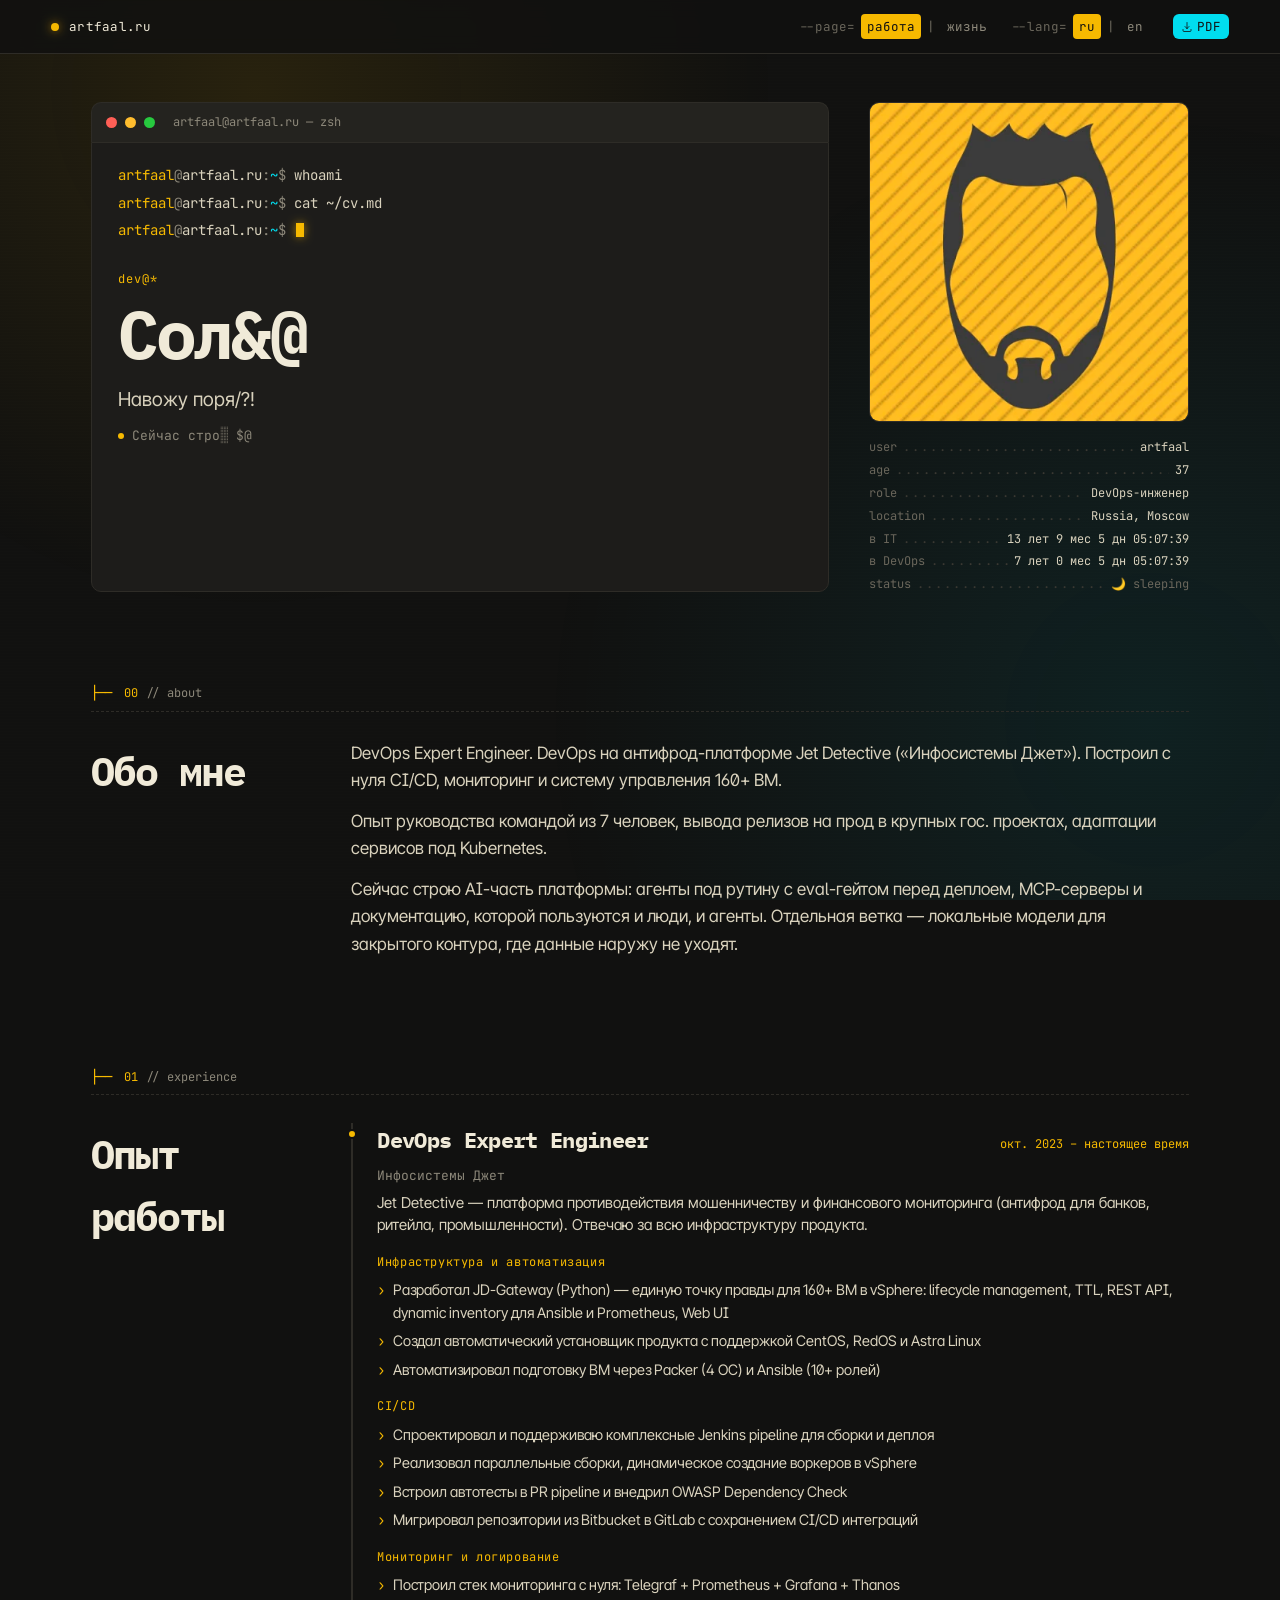
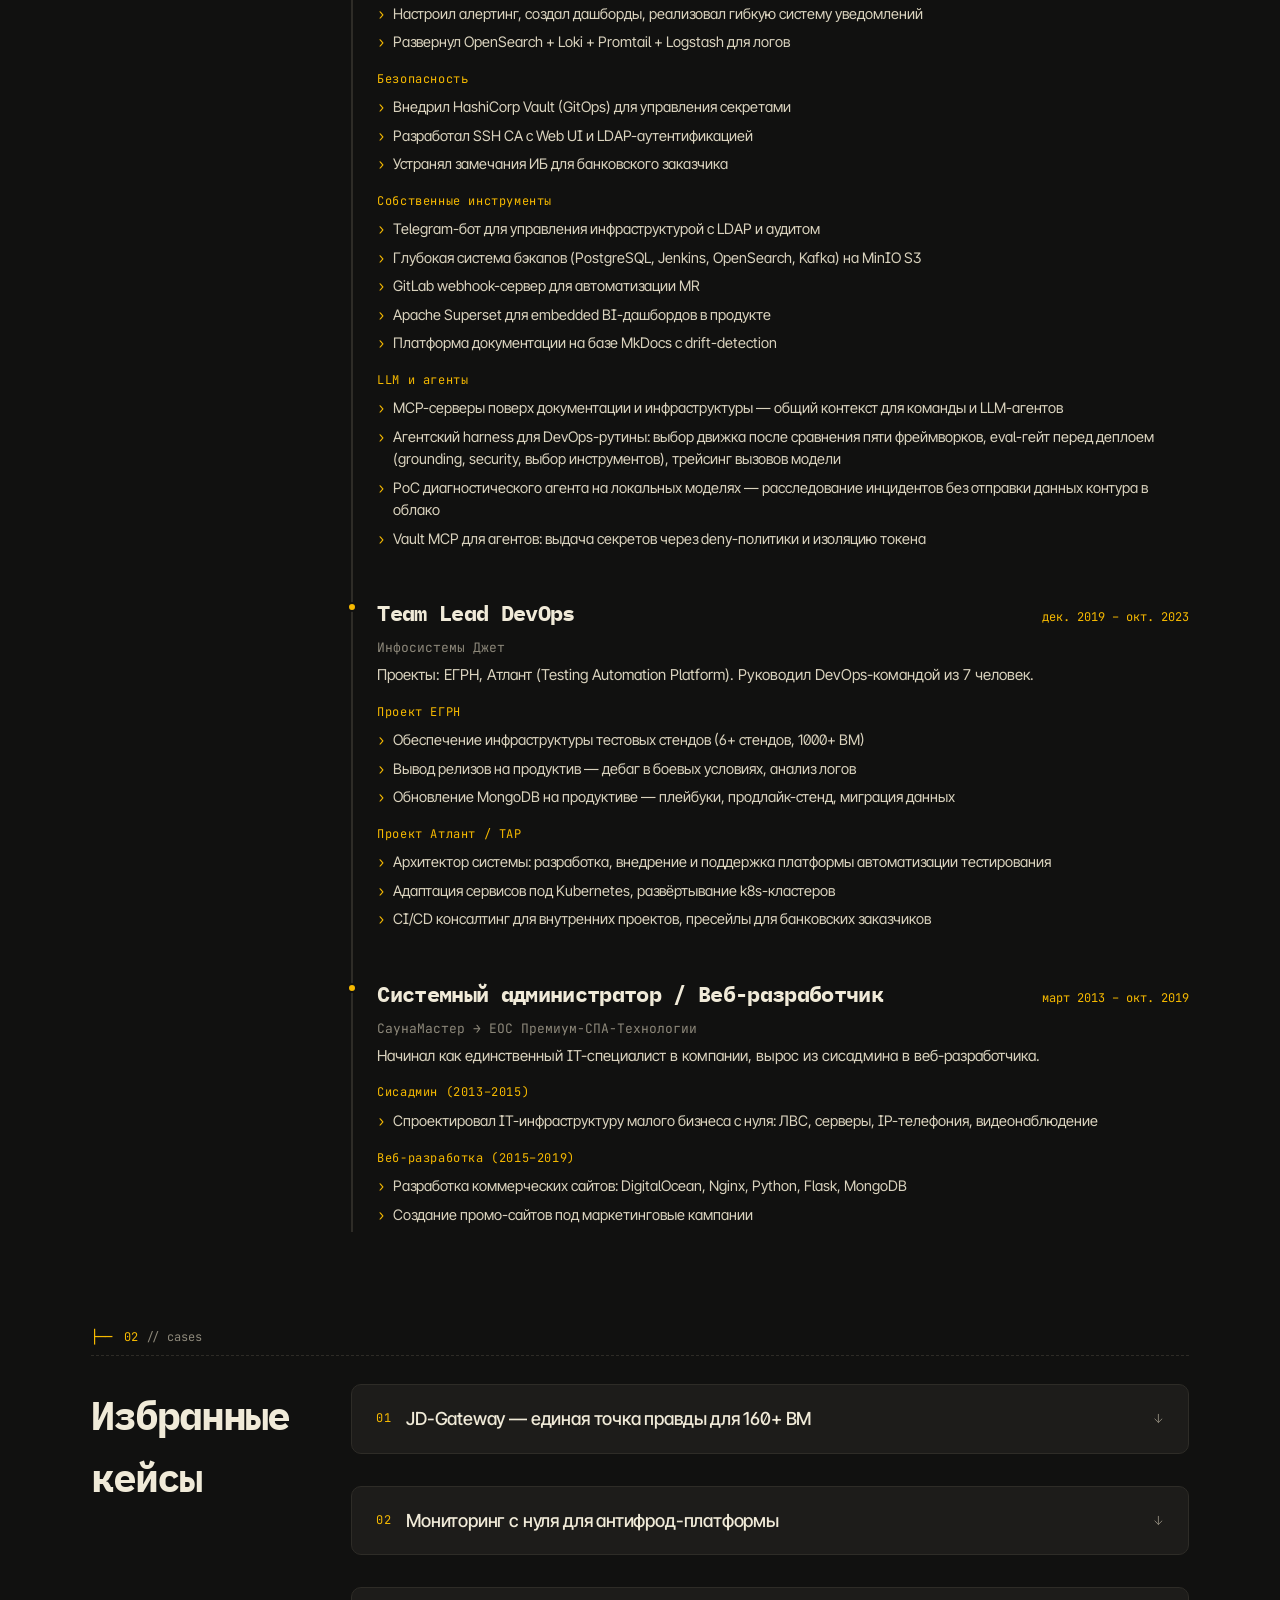
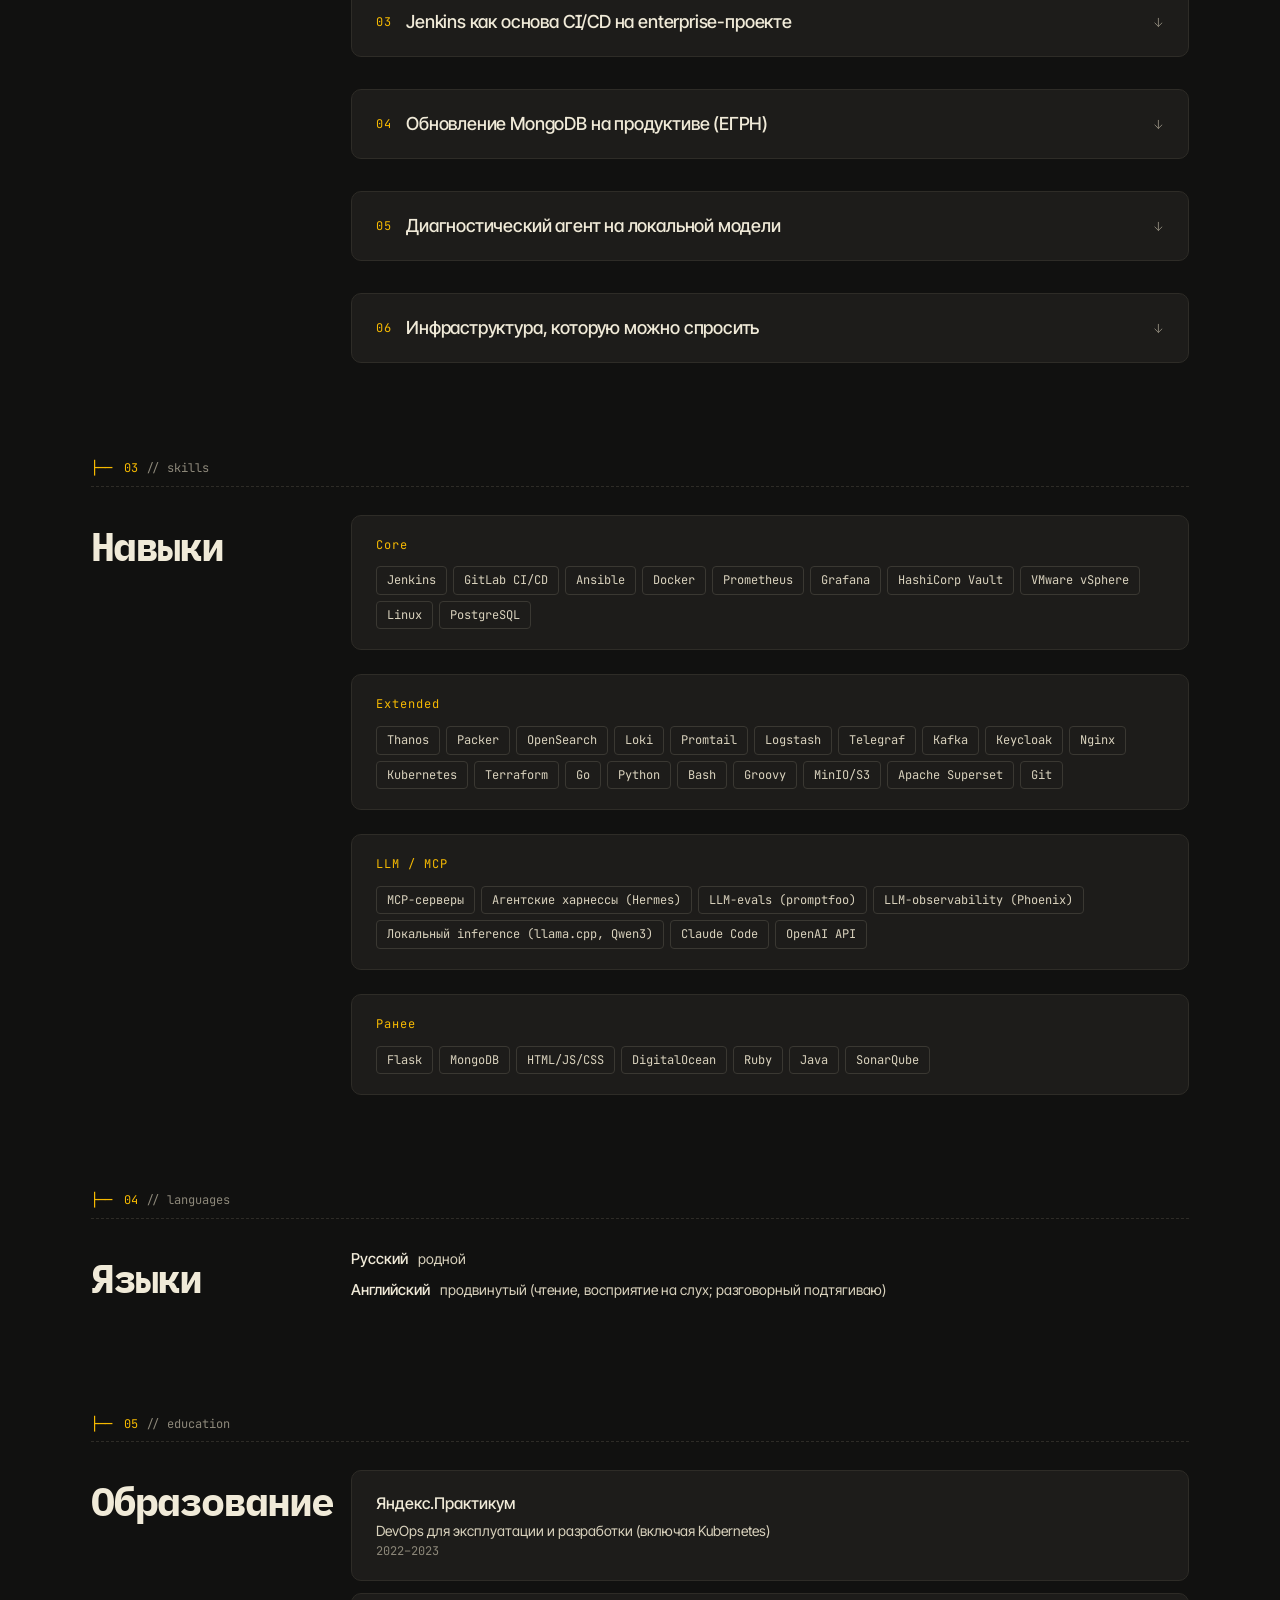
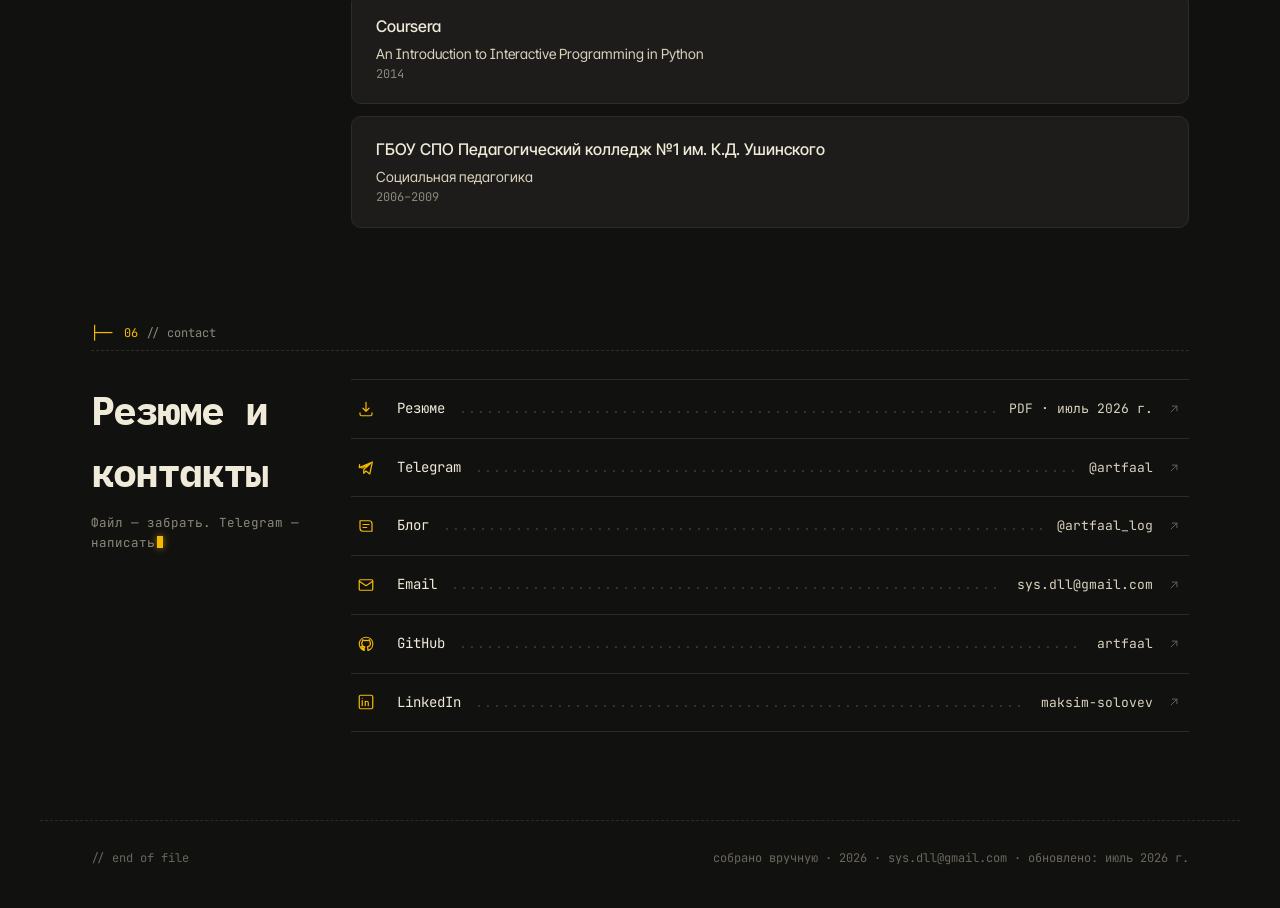
==== commit 4bab27d7: "revert: таб CV снова «работа» — пара «работа | жизнь» намеренная Откат 6ffd28f. Пара «работа | жизнь" ====
--- a/index.html
+++ b/index.html
@@ -41,7 +41,7 @@
   </div>
 
   <script src="src/js/utils.js?v=cb27566f"></script>
-  <script src="src/js/content.js?v=fbca4be7"></script>
+  <script src="src/js/content.js?v=aaf7884d"></script>
   <script src="src/js/icons.js?v=7d327c58"></script>
   <script src="src/js/shared.js?v=336e6da2"></script>
   <script src="src/js/page-cv.js?v=a4b2f216"></script>
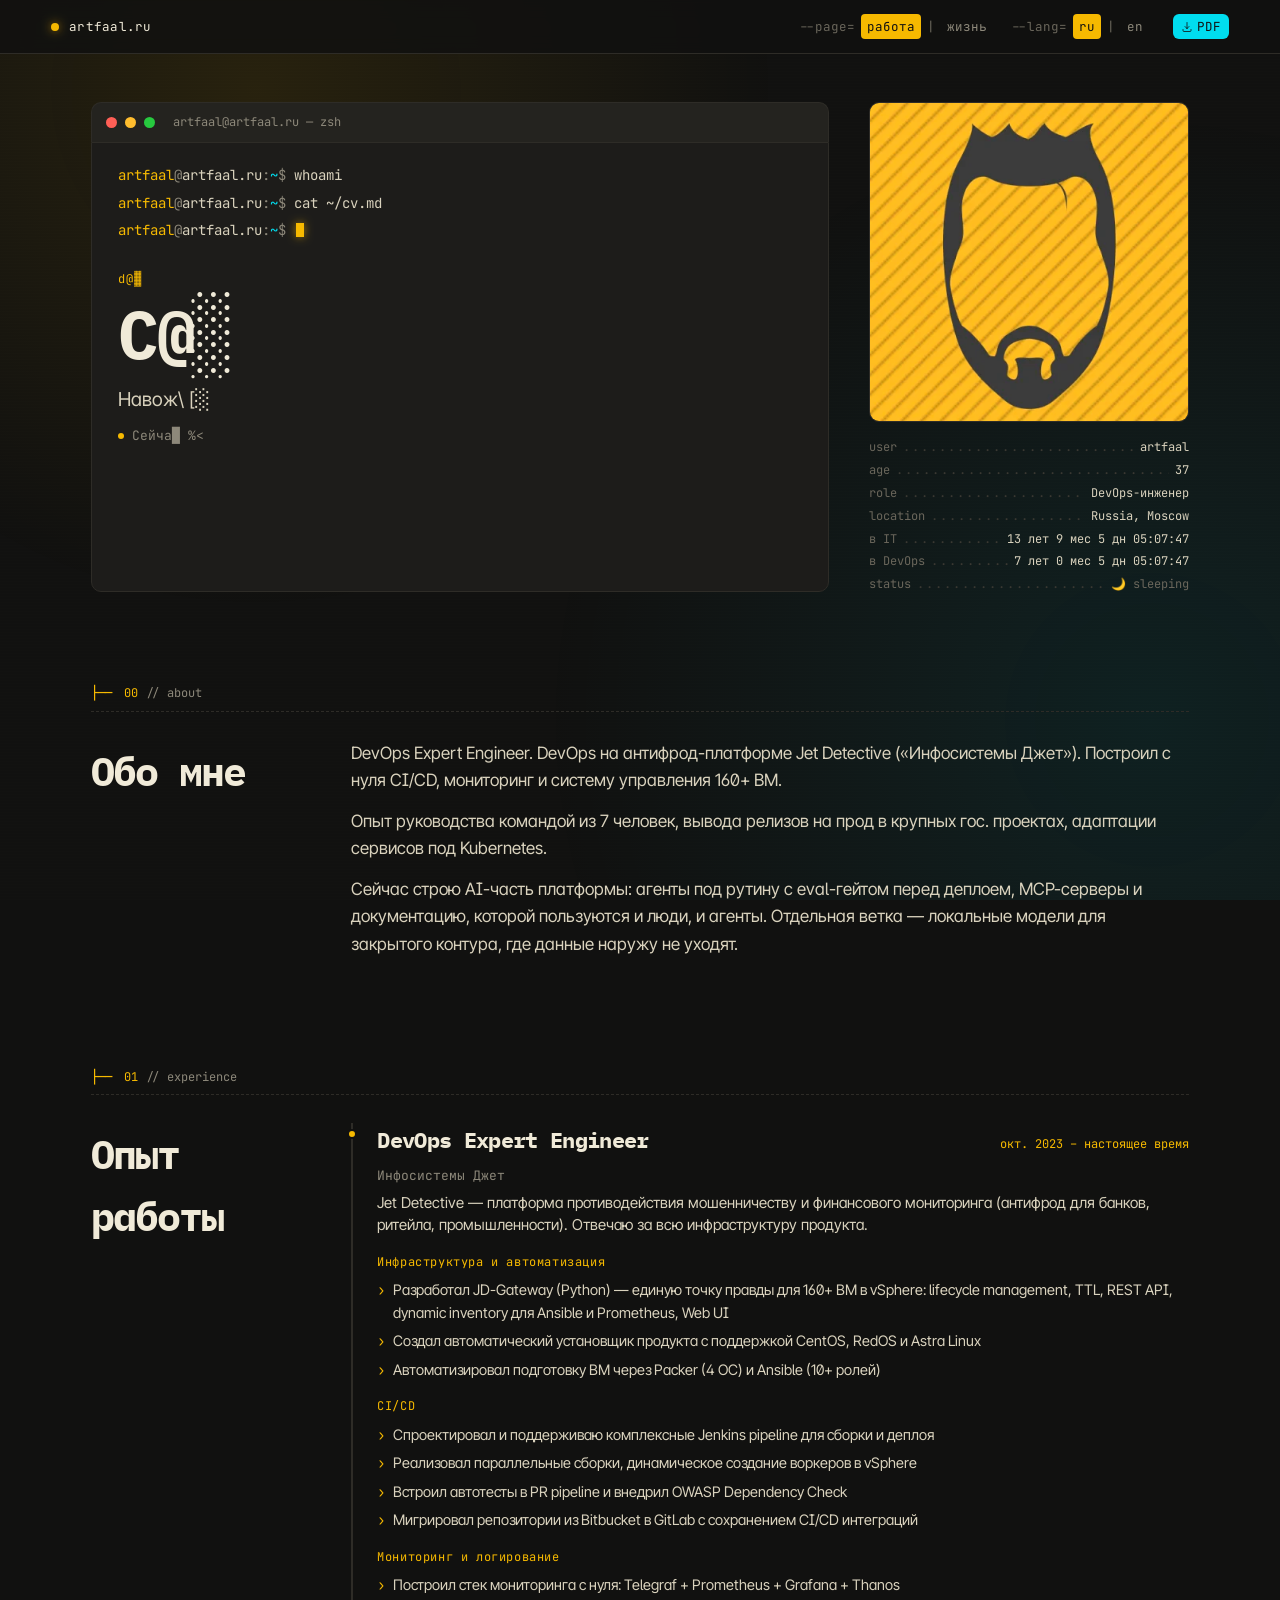
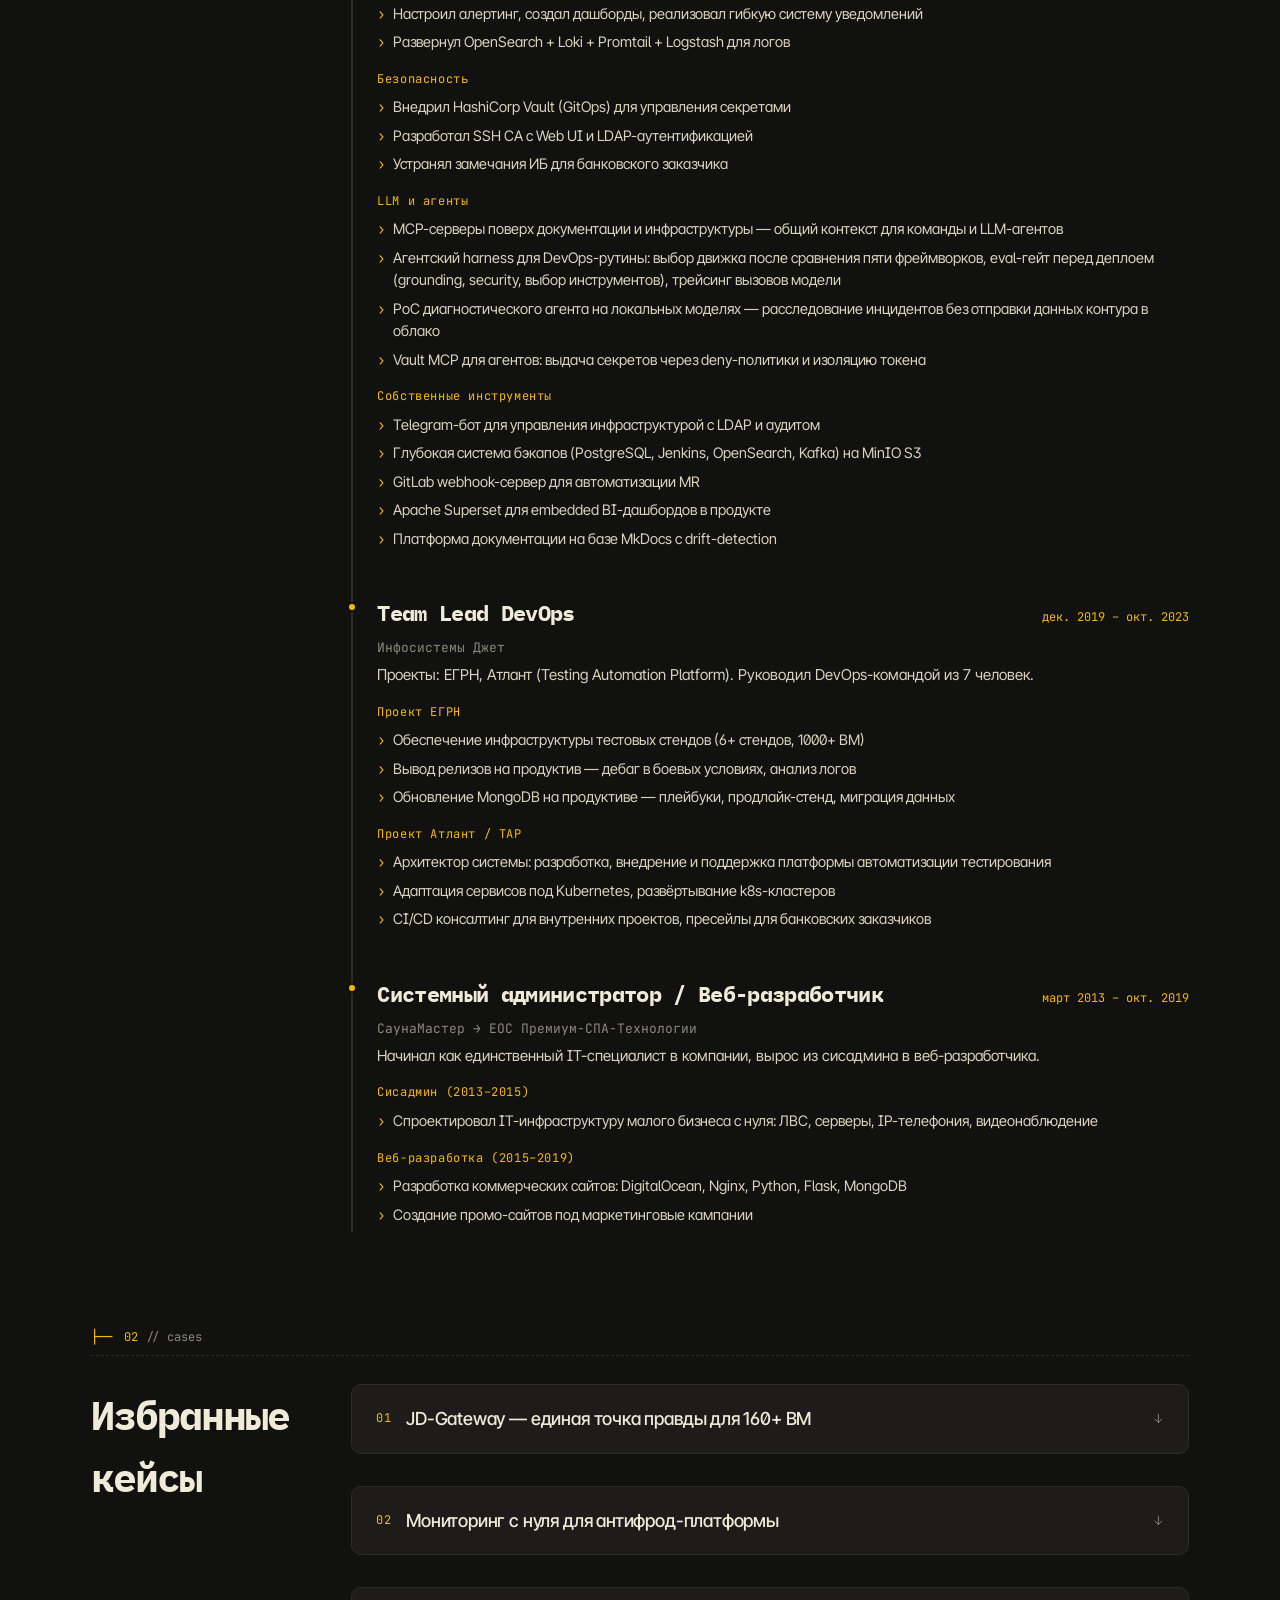
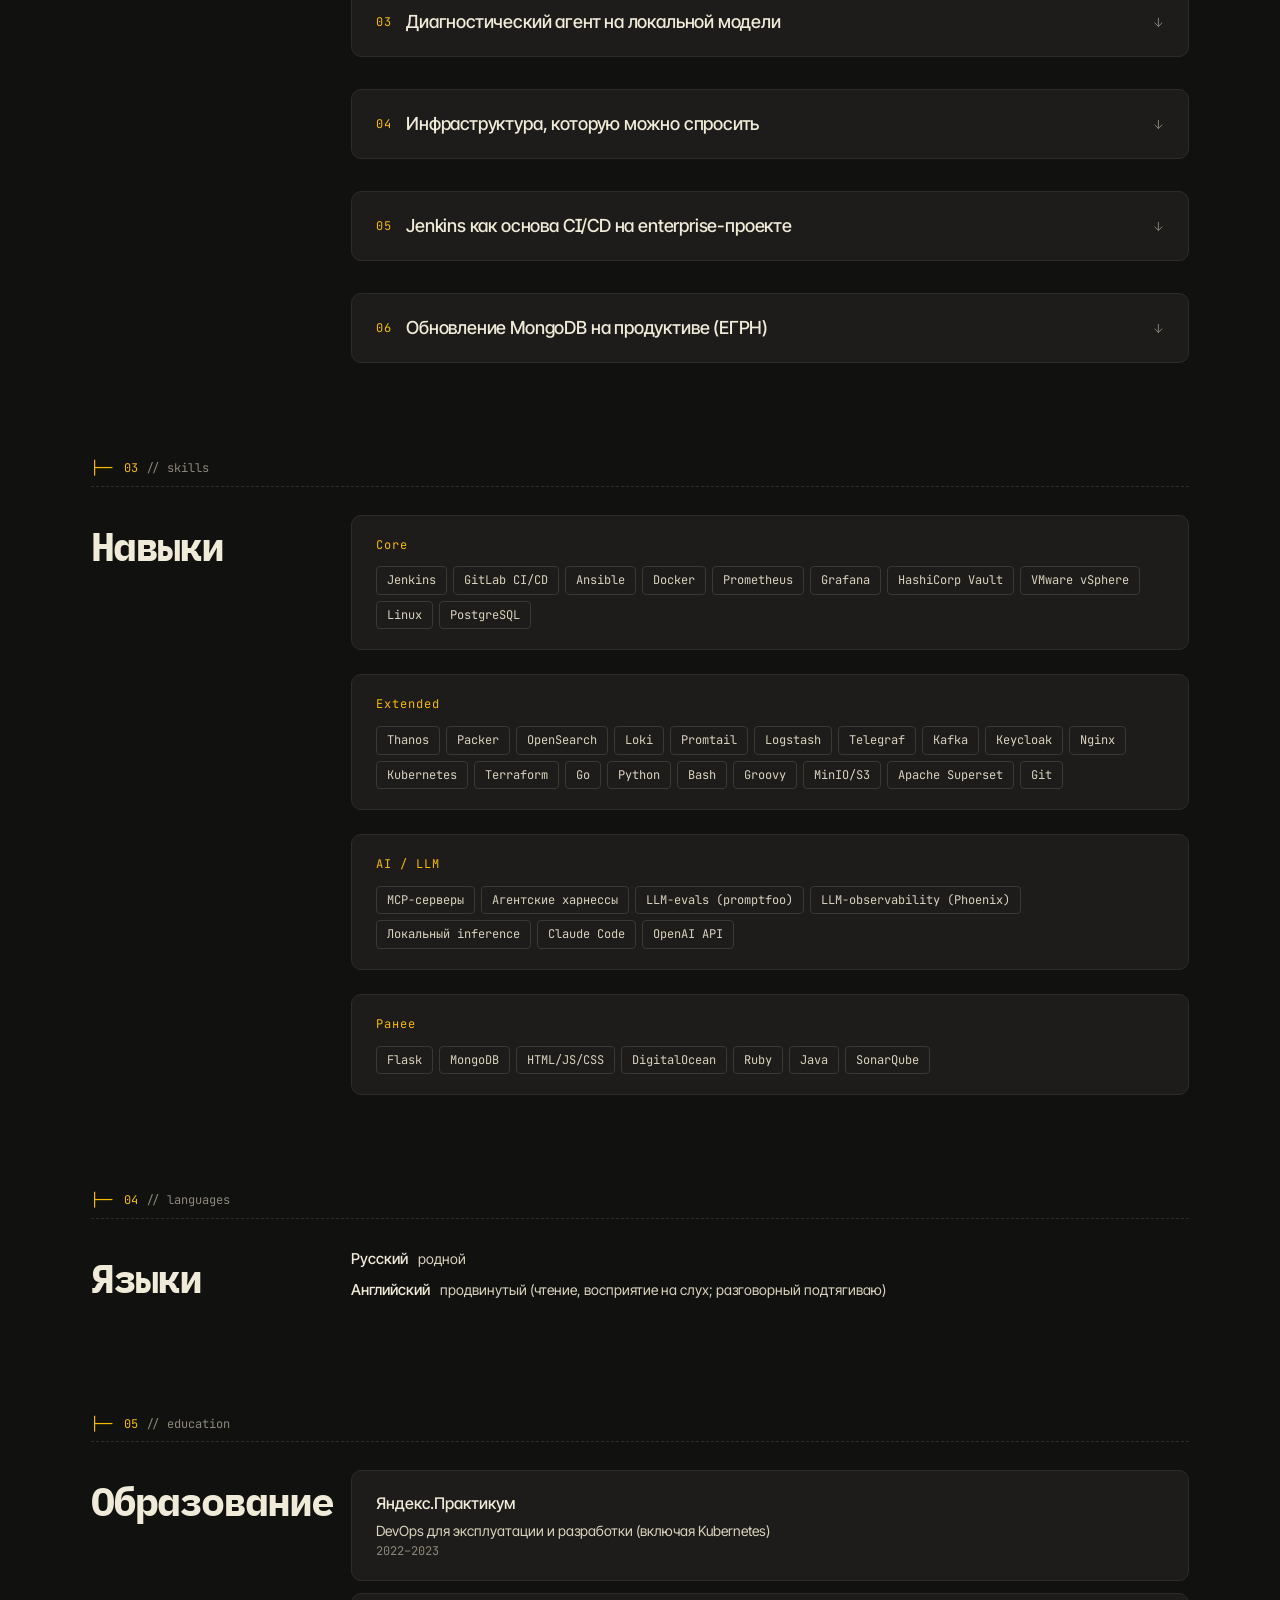
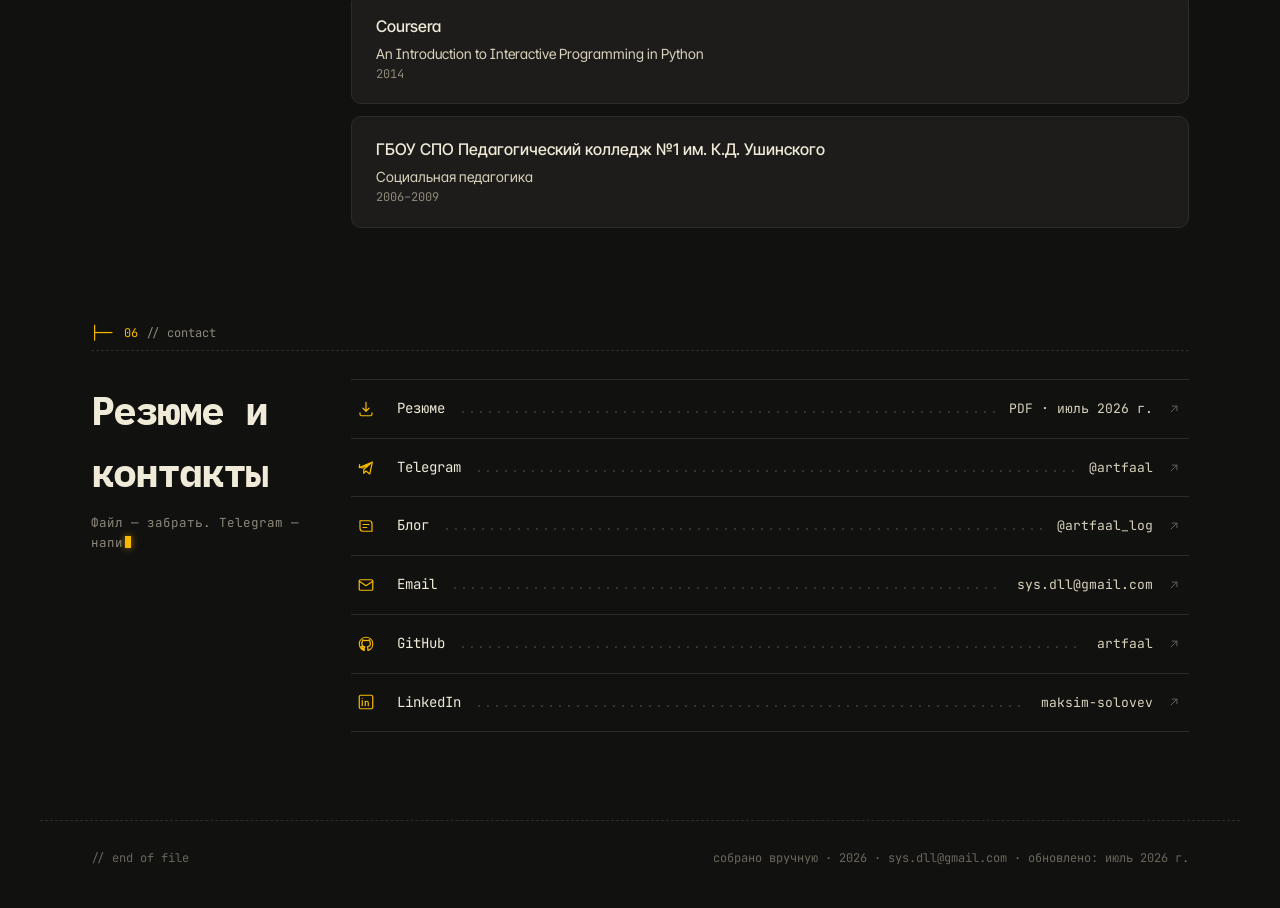
==== commit 7d1c850a: "content: переставлены блоки резюме и «сейчас копаю», добавлен X Опыт работы: группа «LLM и агенты» п" ====
--- a/index.html
+++ b/index.html
@@ -16,8 +16,11 @@
   <meta property="og:url" content="https://artfaal.ru/">
   <meta property="og:image" content="https://artfaal.ru/assets/avatar.webp">
   <meta property="og:locale" content="ru_RU">
+  <meta property="og:locale:alternate" content="en_US">
   <meta property="og:site_name" content="artfaal.ru">
   <link rel="alternate" hreflang="ru" href="https://artfaal.ru/">
+  <link rel="alternate" hreflang="en" href="https://artfaal.ru/en/">
+  <link rel="alternate" hreflang="x-default" href="https://artfaal.ru/">
   <script type="application/ld+json" id="jsonld">{}</script>
 
   <!-- Fonts -->
@@ -41,9 +44,9 @@
   </div>
 
   <script src="src/js/utils.js?v=cb27566f"></script>
-  <script src="src/js/content.js?v=aaf7884d"></script>
-  <script src="src/js/icons.js?v=7d327c58"></script>
-  <script src="src/js/shared.js?v=336e6da2"></script>
+  <script src="src/js/content.js?v=01309ae3"></script>
+  <script src="src/js/icons.js?v=34be2c1b"></script>
+  <script src="src/js/shared.js?v=72673083"></script>
   <script src="src/js/page-cv.js?v=a4b2f216"></script>
 </body>
 </html>
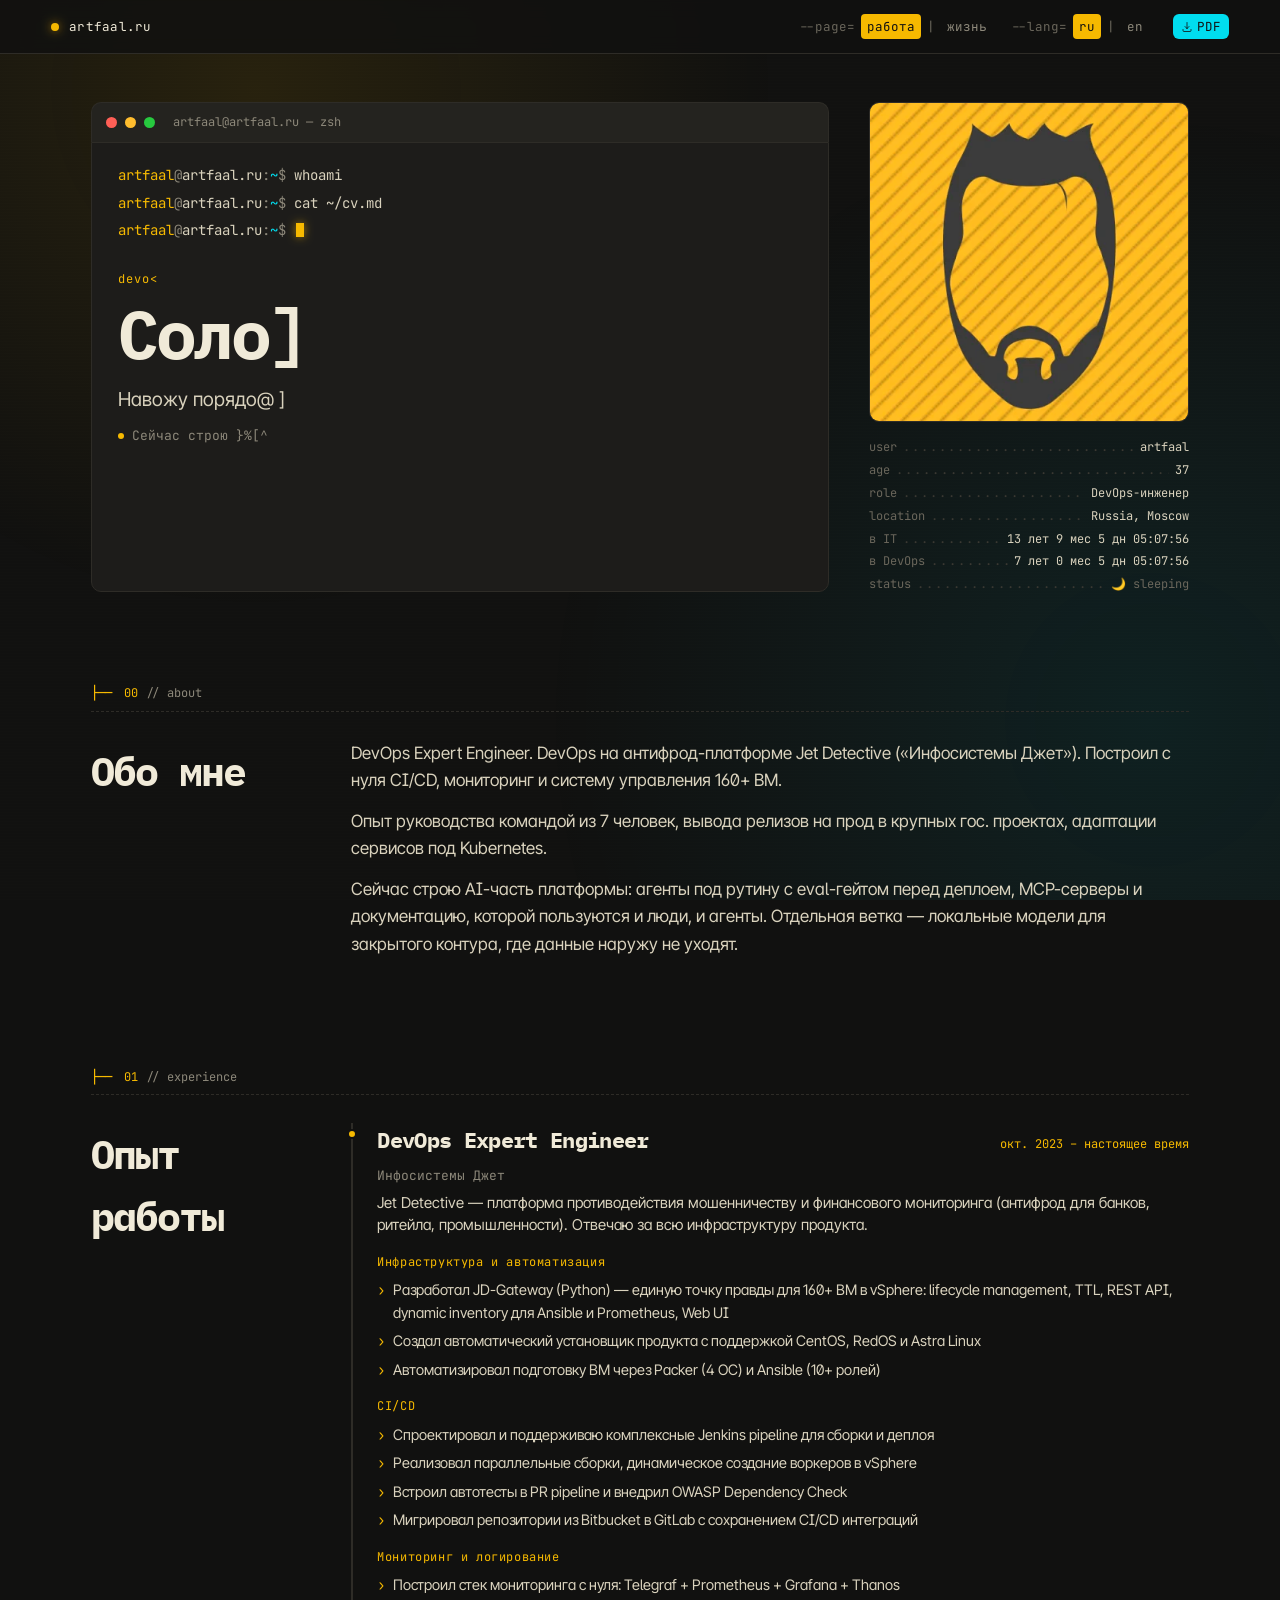
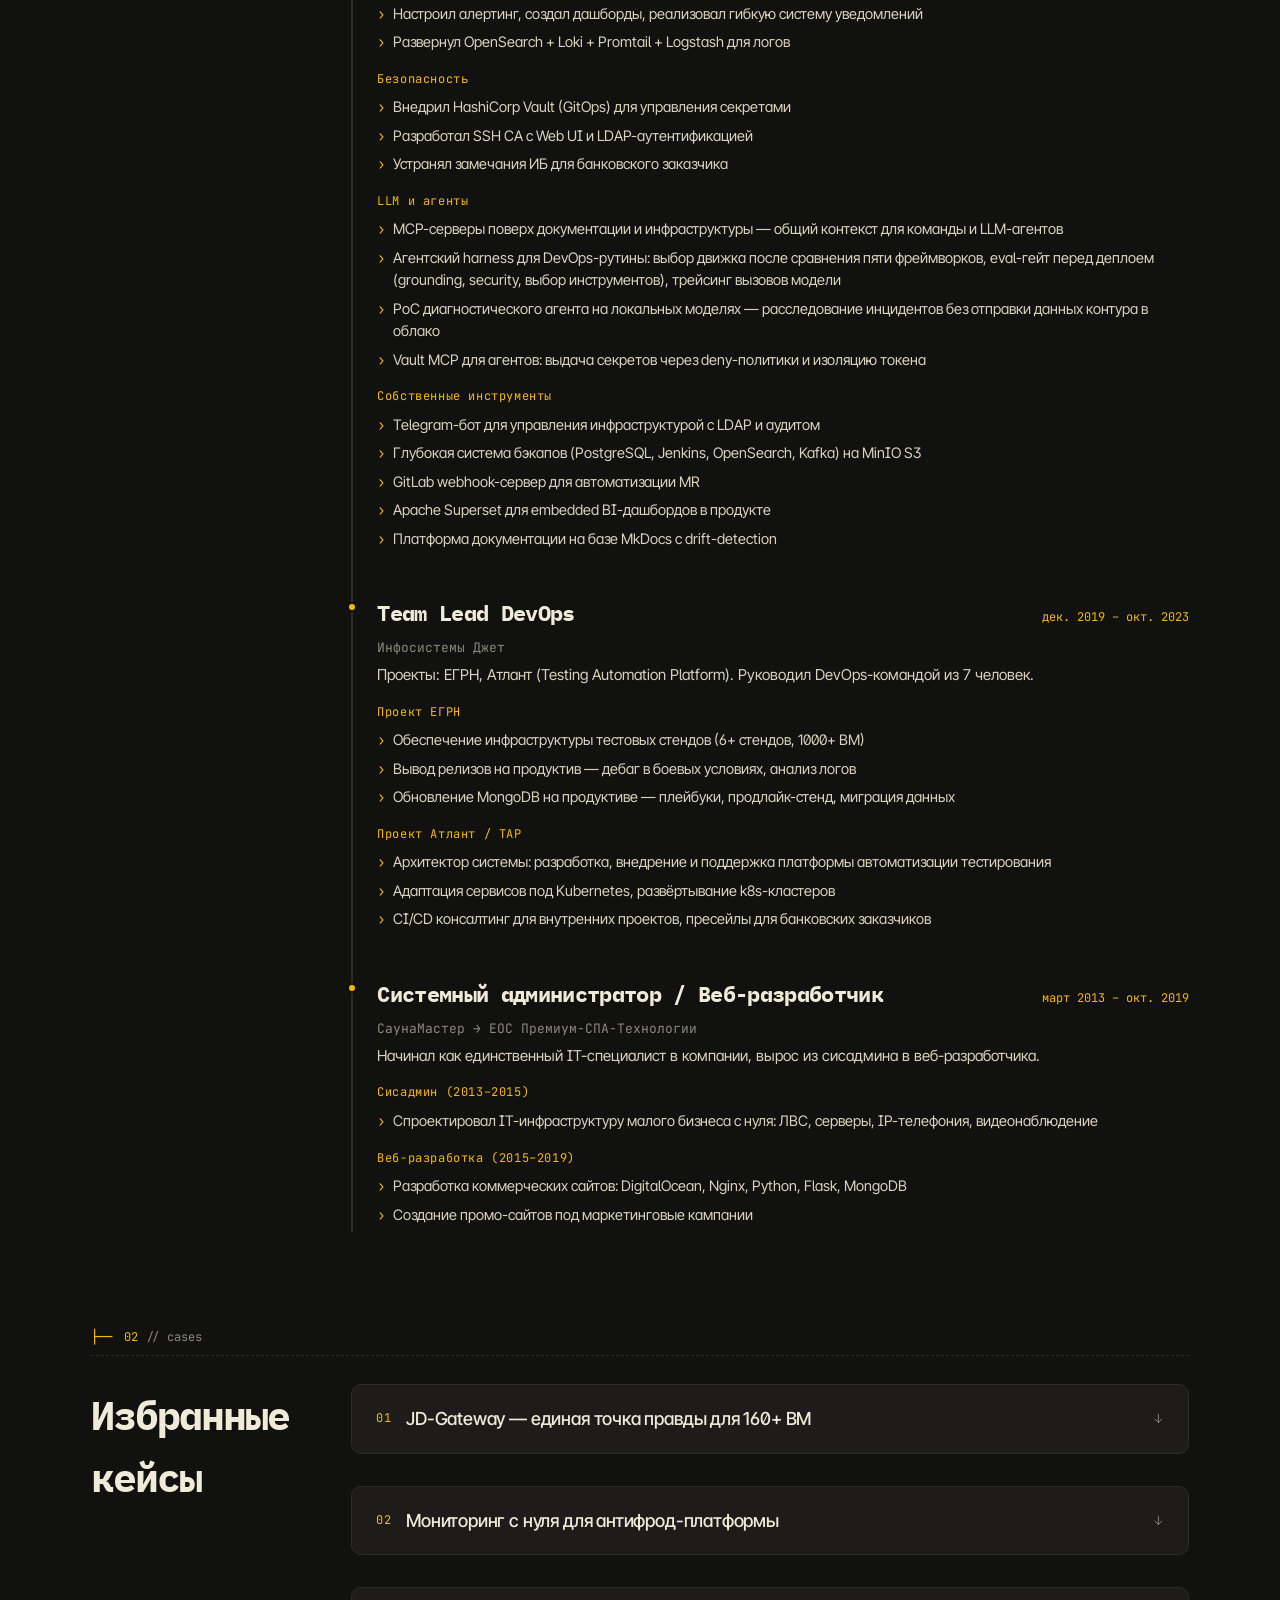
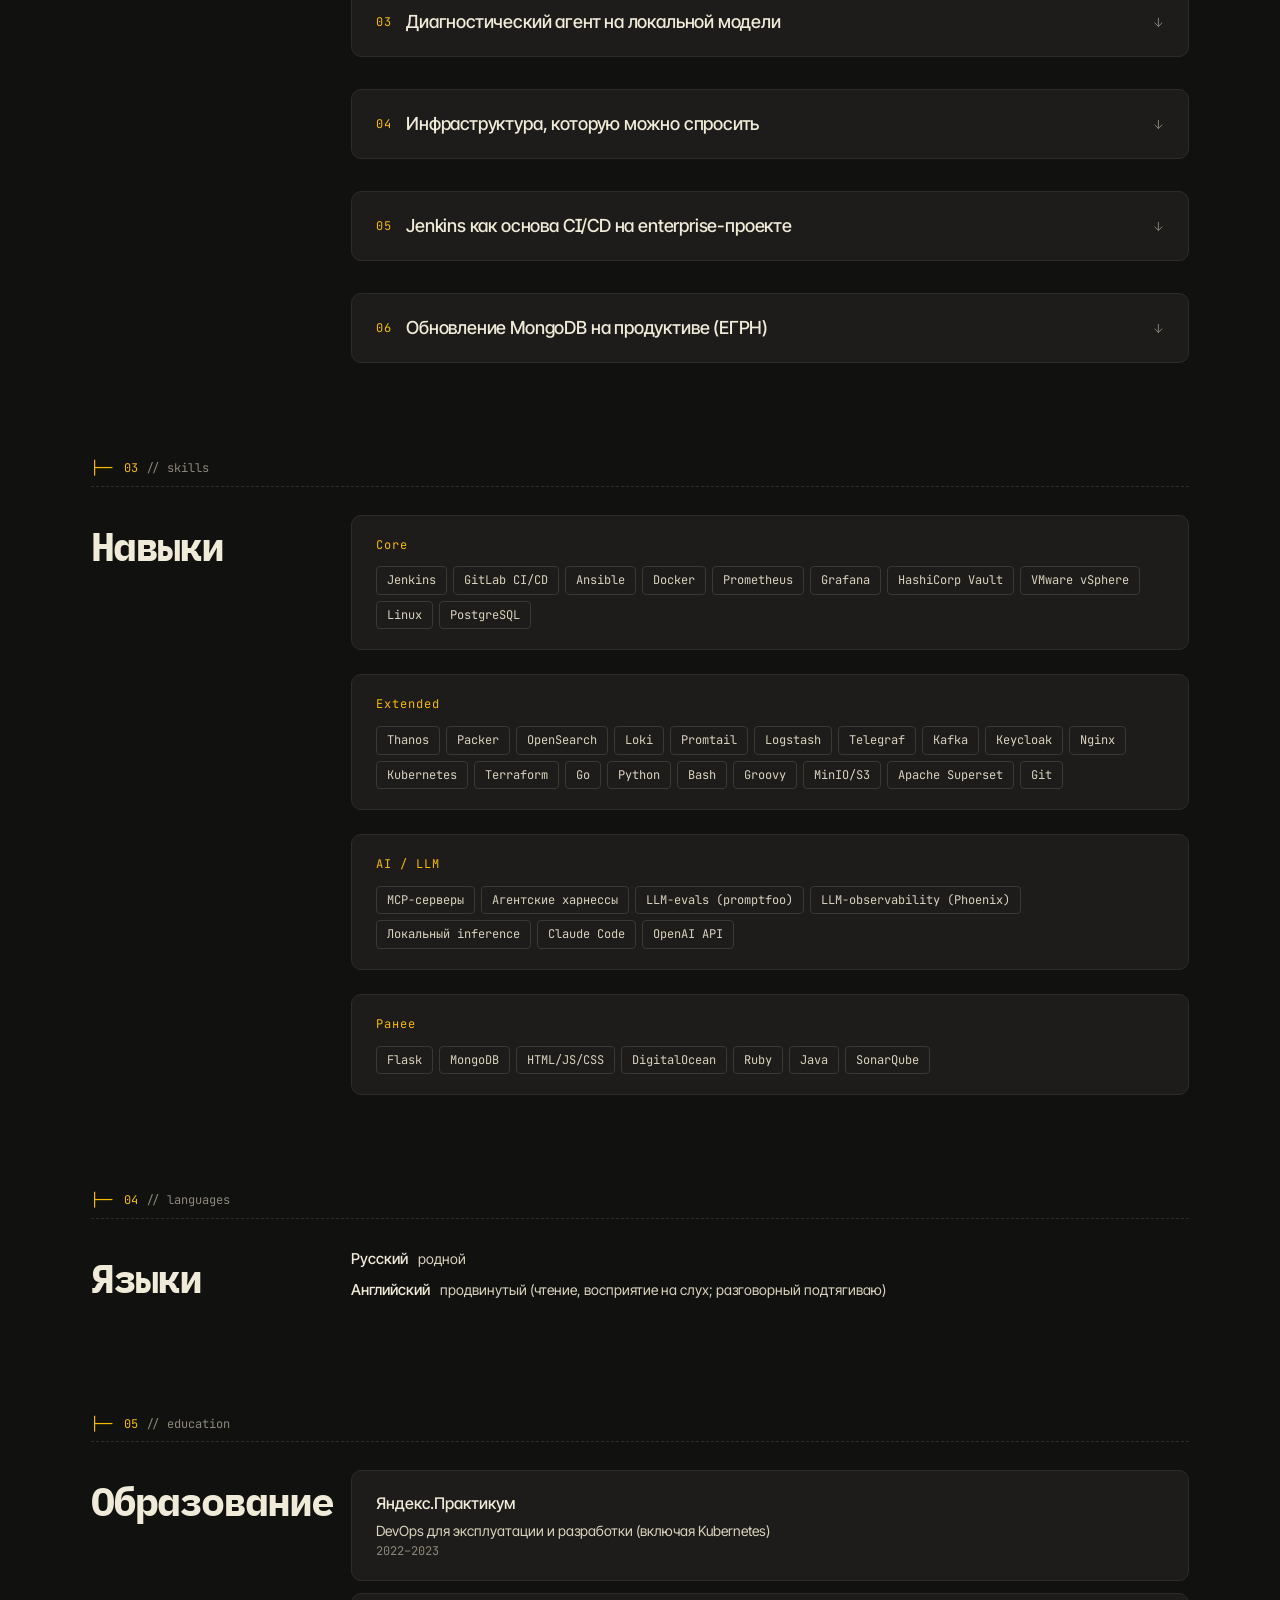
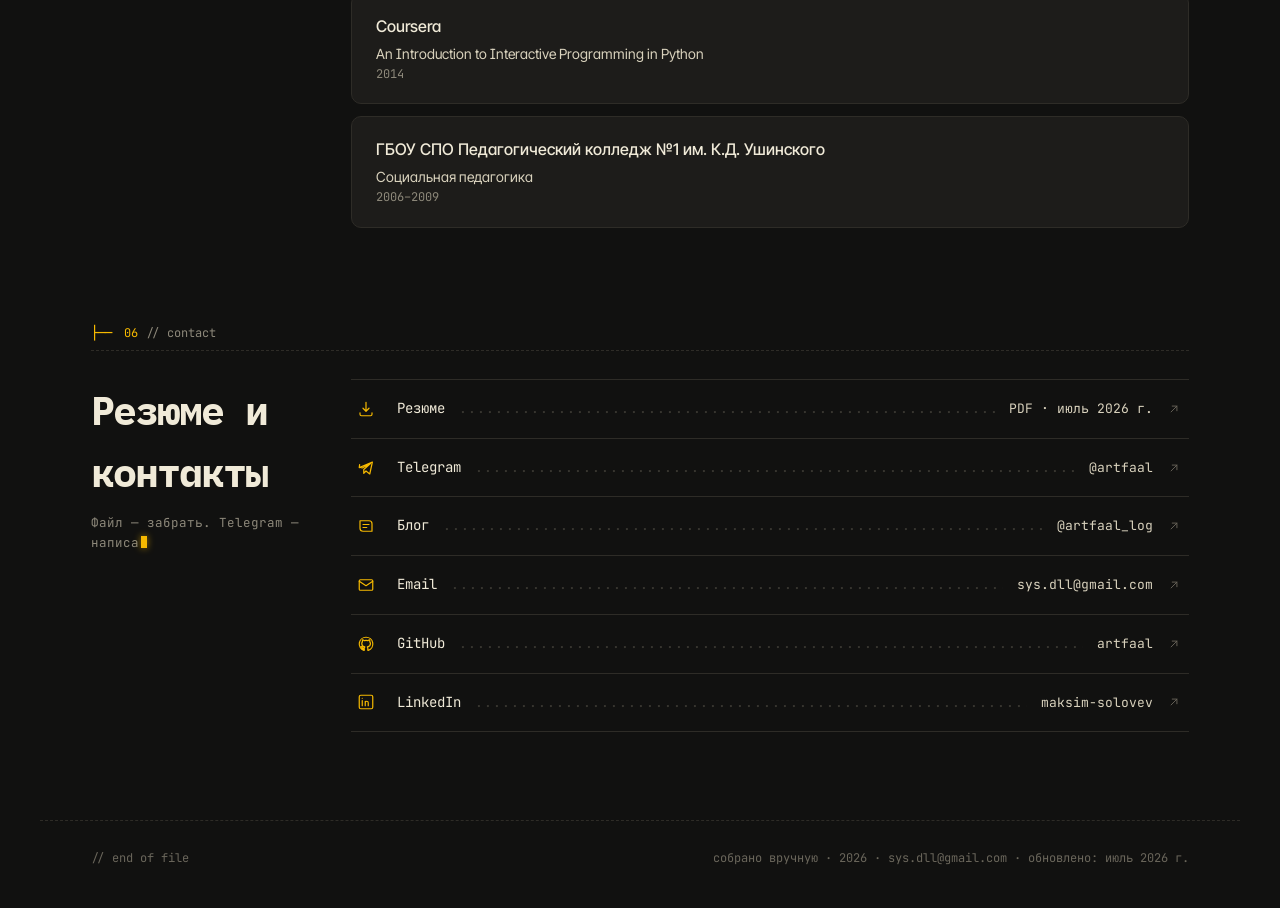
==== commit 05c05e49: "refactor: sectionN перенесён в utils.js, тест берёт его напрямую Хелпер жил в shared.js (только брау" ====
--- a/index.html
+++ b/index.html
@@ -43,10 +43,10 @@
     <footer class="foot" id="footer"></footer>
   </div>
 
-  <script src="src/js/utils.js?v=cb27566f"></script>
+  <script src="src/js/utils.js?v=76ec3c19"></script>
   <script src="src/js/content.js?v=01309ae3"></script>
   <script src="src/js/icons.js?v=34be2c1b"></script>
-  <script src="src/js/shared.js?v=72673083"></script>
+  <script src="src/js/shared.js?v=720e779e"></script>
   <script src="src/js/page-cv.js?v=a4b2f216"></script>
 </body>
 </html>
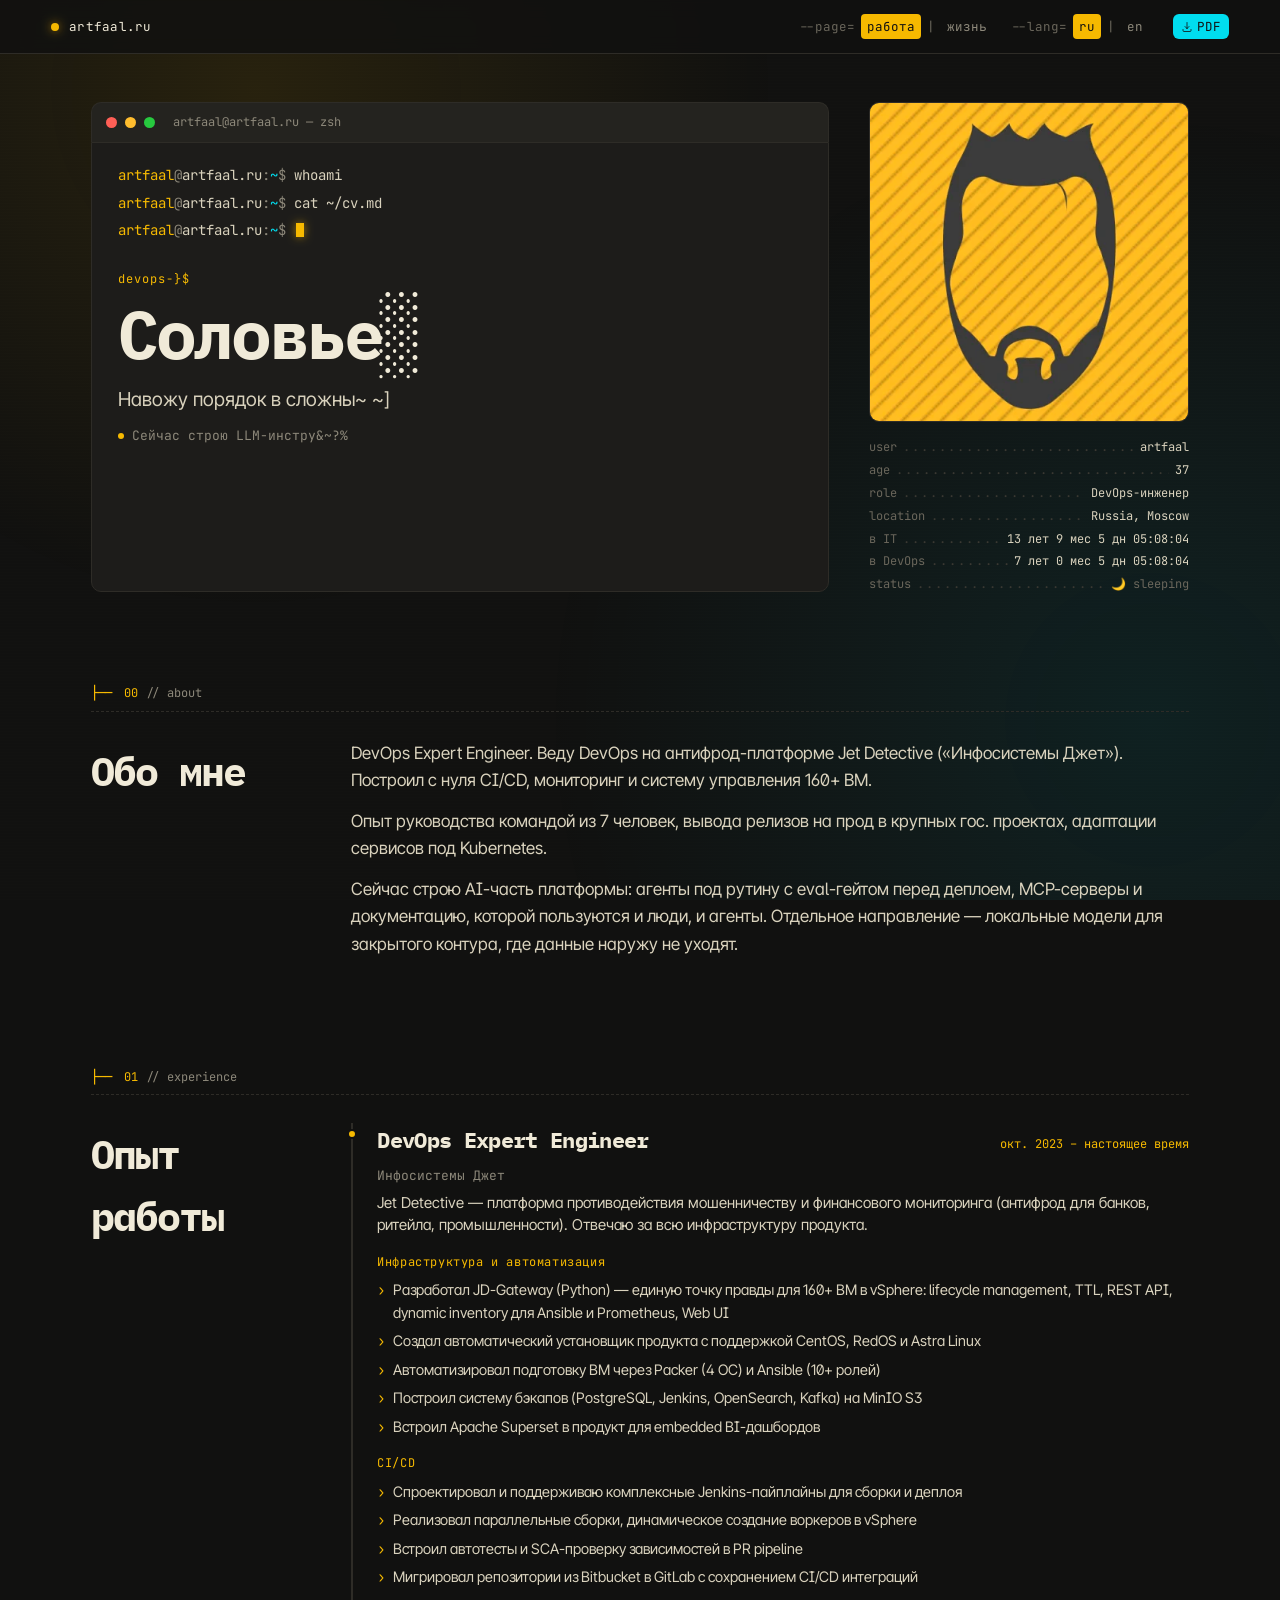
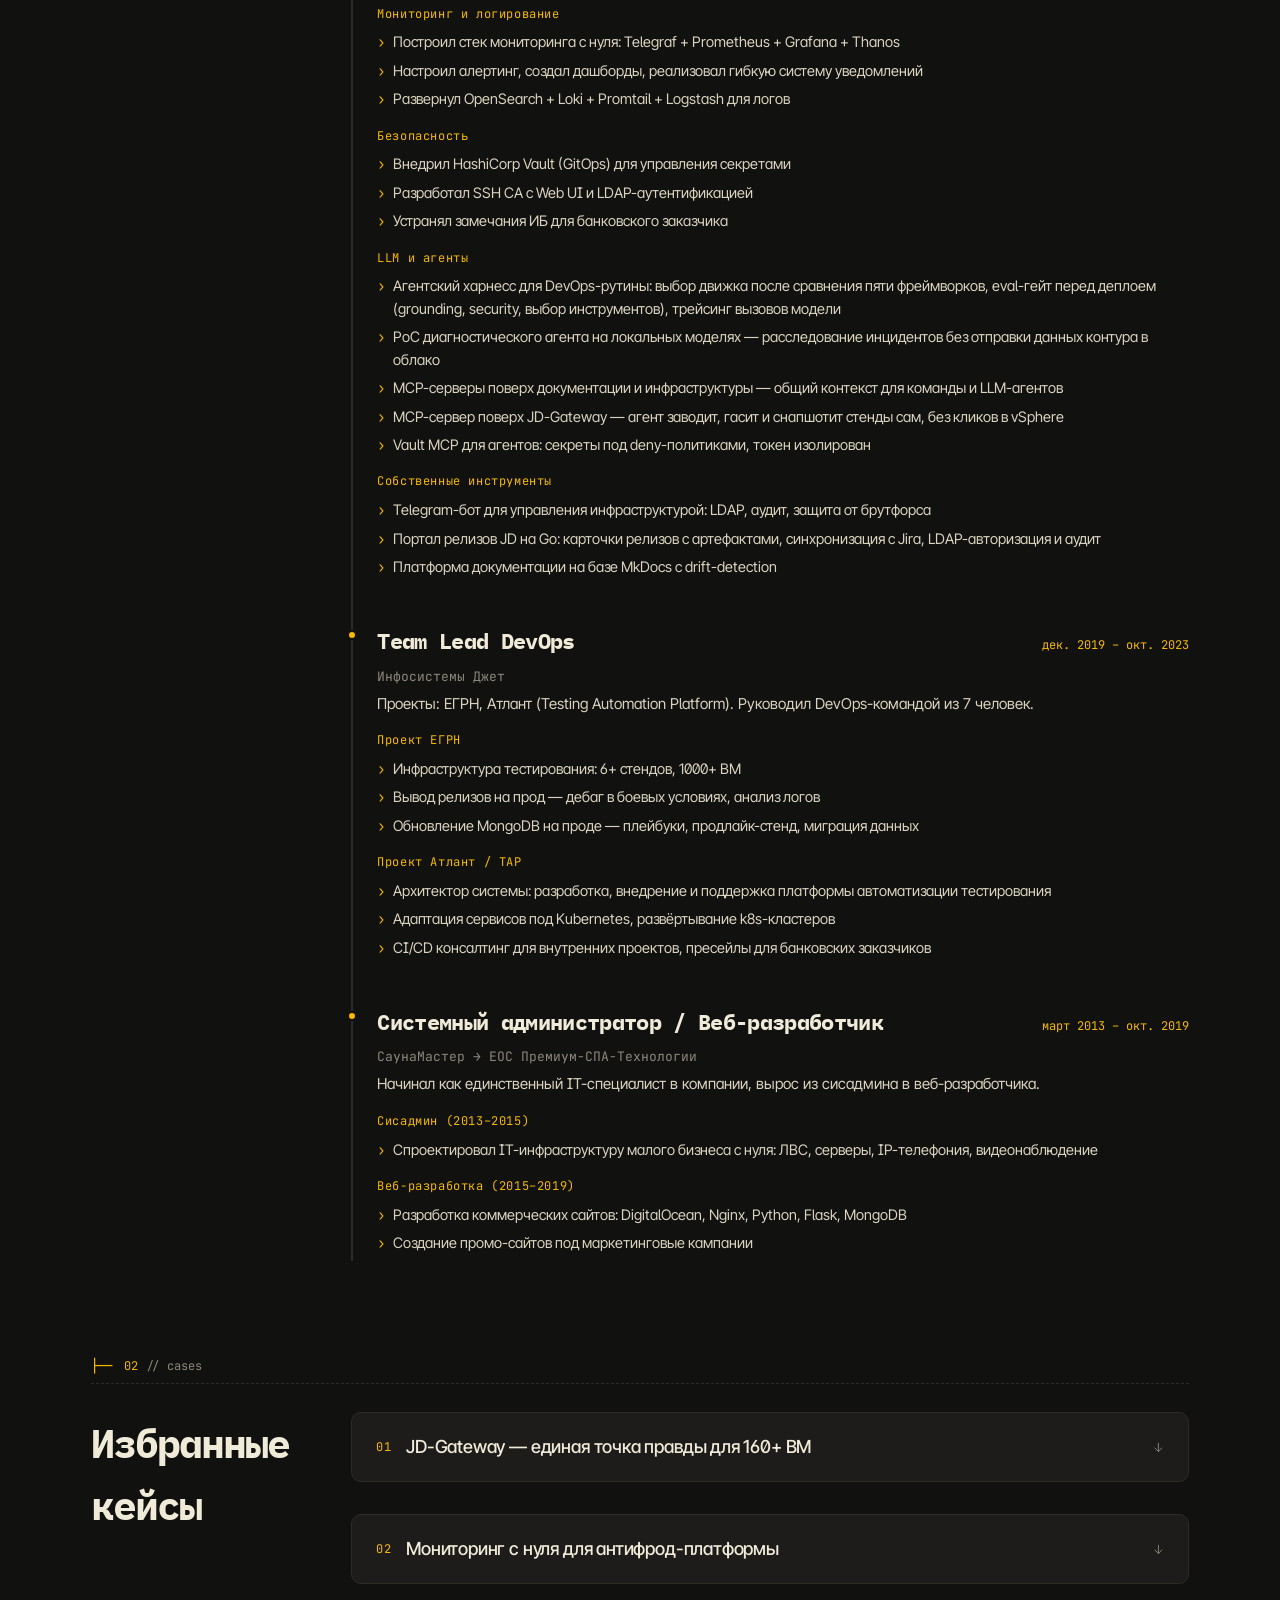
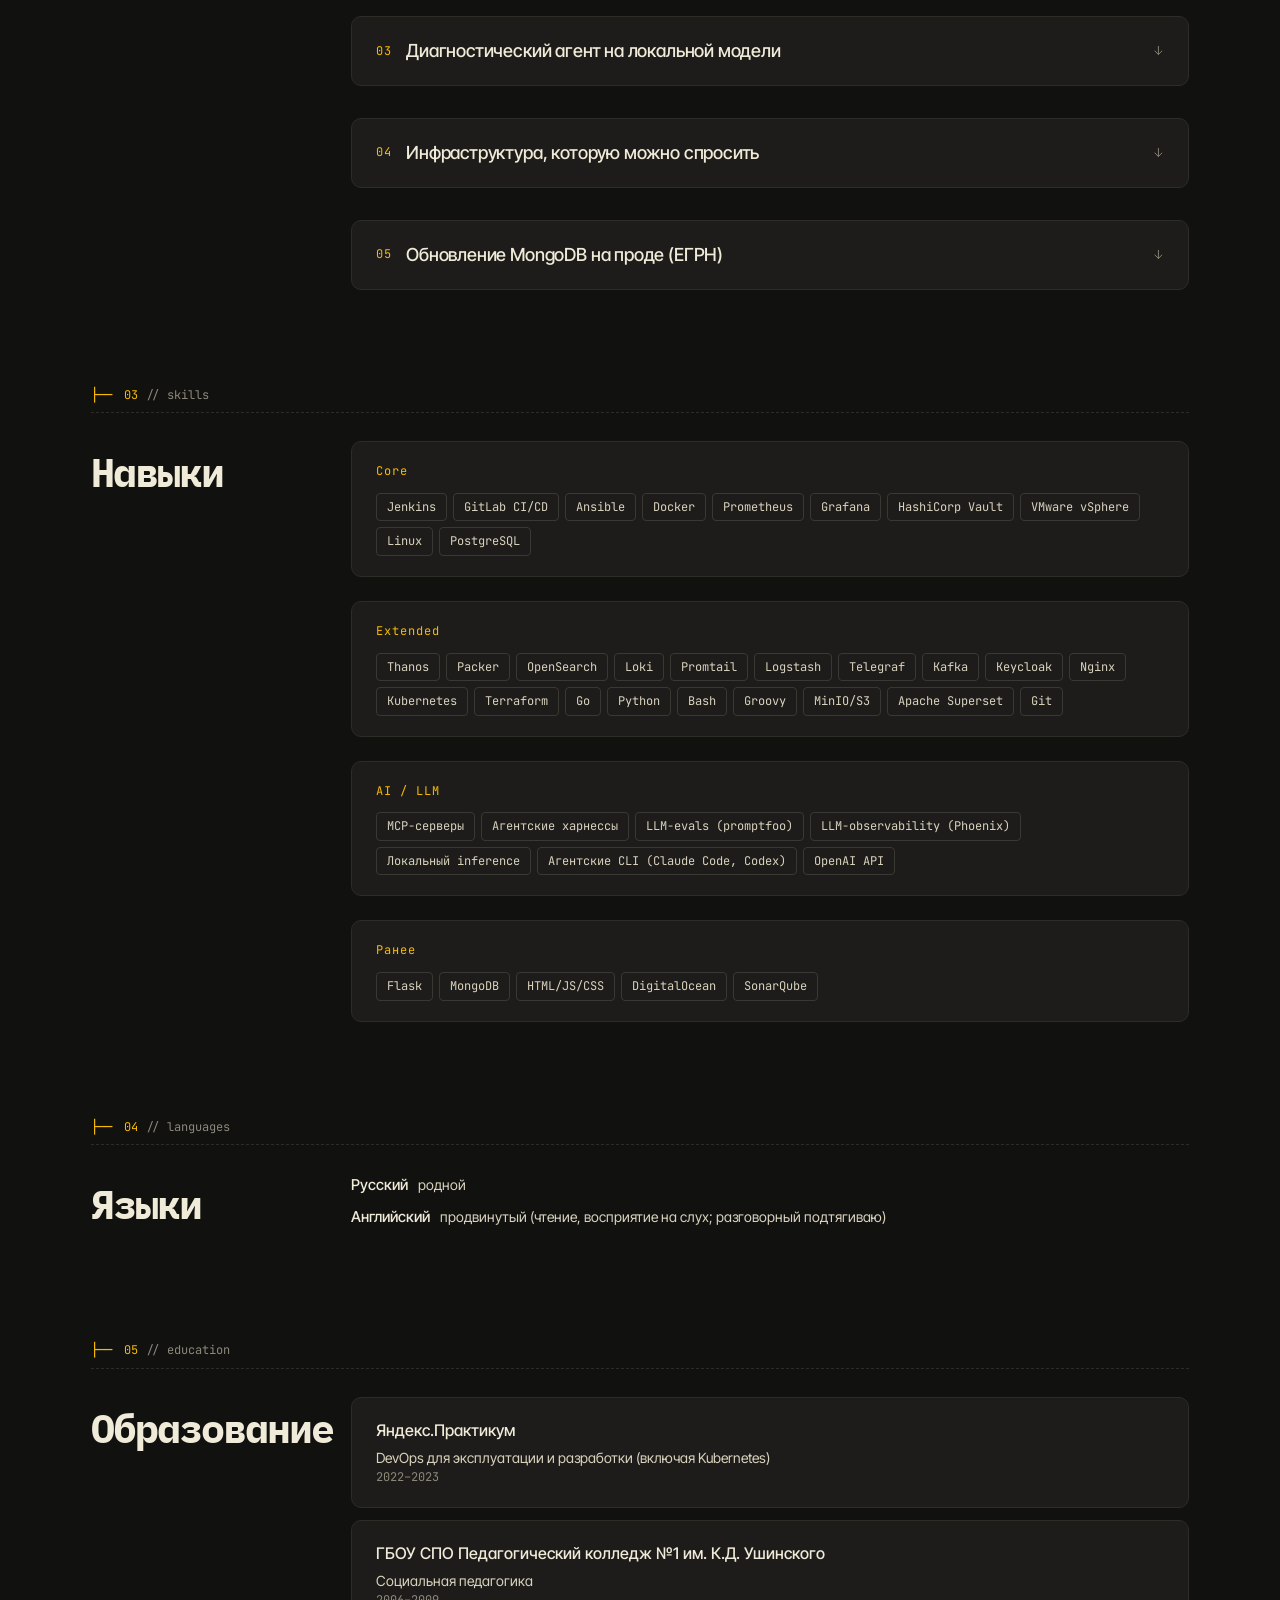
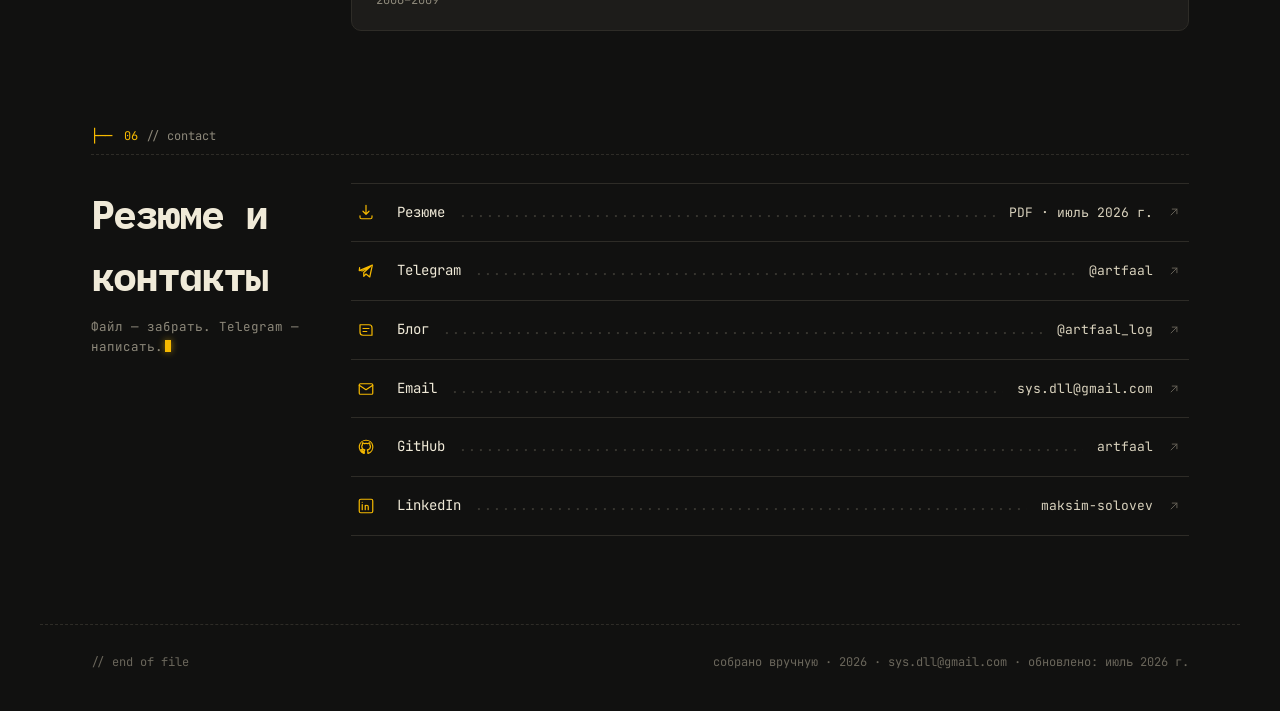
==== commit 914534c0: "content: актуализированы резюме и личная страница Добавлено по итогам двух недель работы: - портал р" ====
--- a/index.html
+++ b/index.html
@@ -44,7 +44,7 @@
   </div>
 
   <script src="src/js/utils.js?v=76ec3c19"></script>
-  <script src="src/js/content.js?v=01309ae3"></script>
+  <script src="src/js/content.js?v=047a81d4"></script>
   <script src="src/js/icons.js?v=34be2c1b"></script>
   <script src="src/js/shared.js?v=720e779e"></script>
   <script src="src/js/page-cv.js?v=a4b2f216"></script>
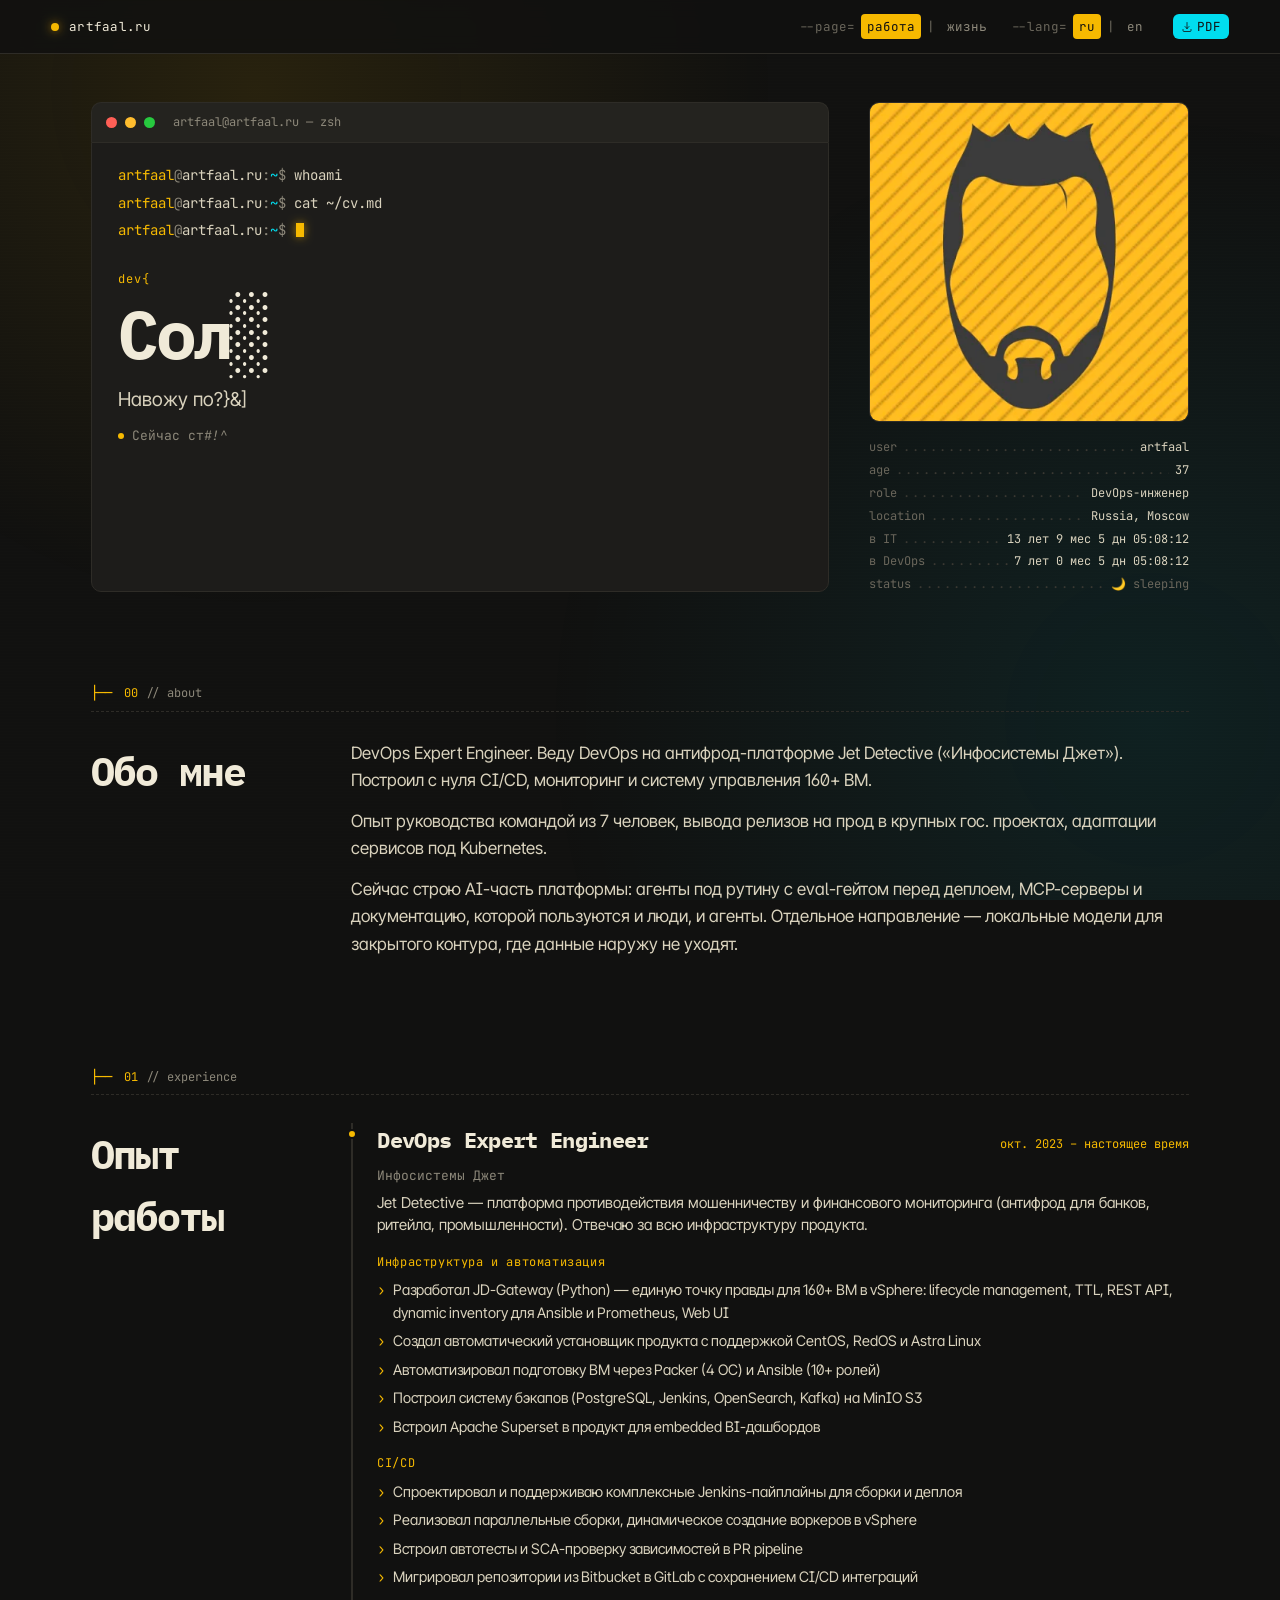
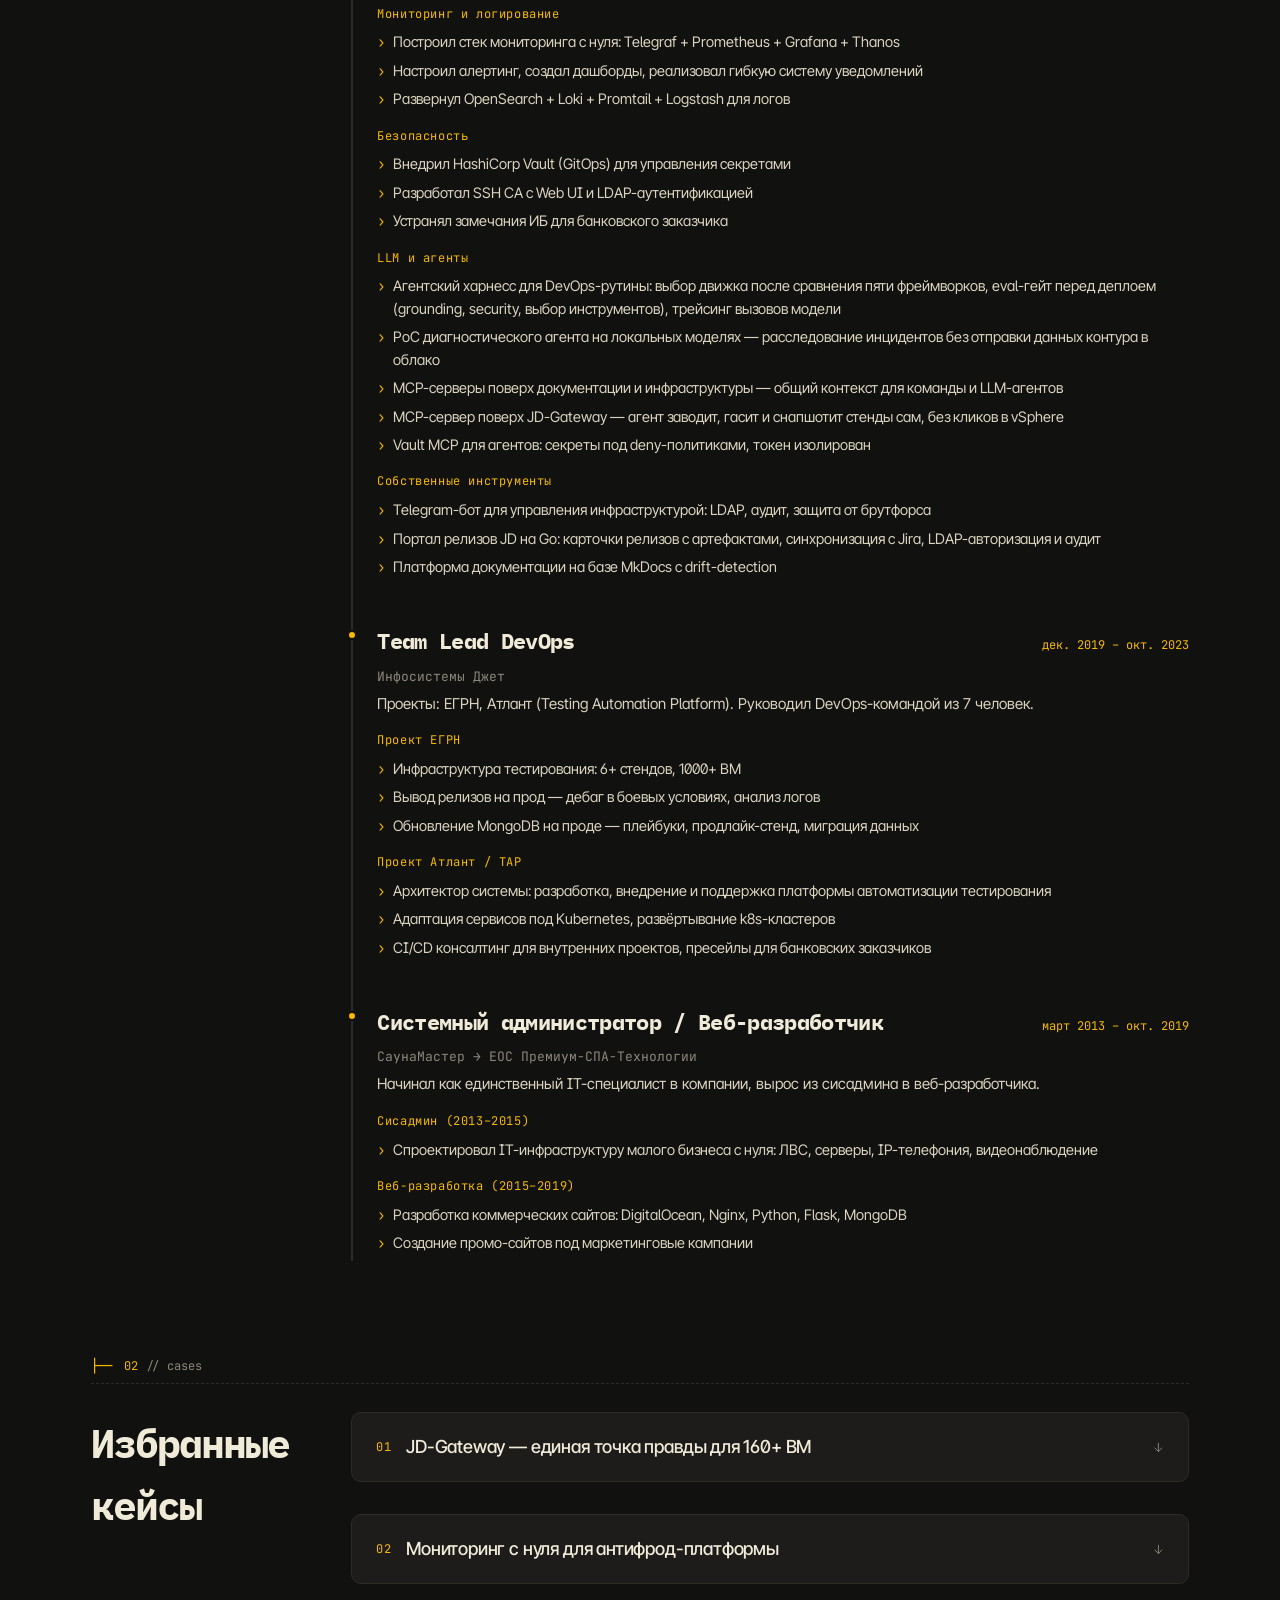
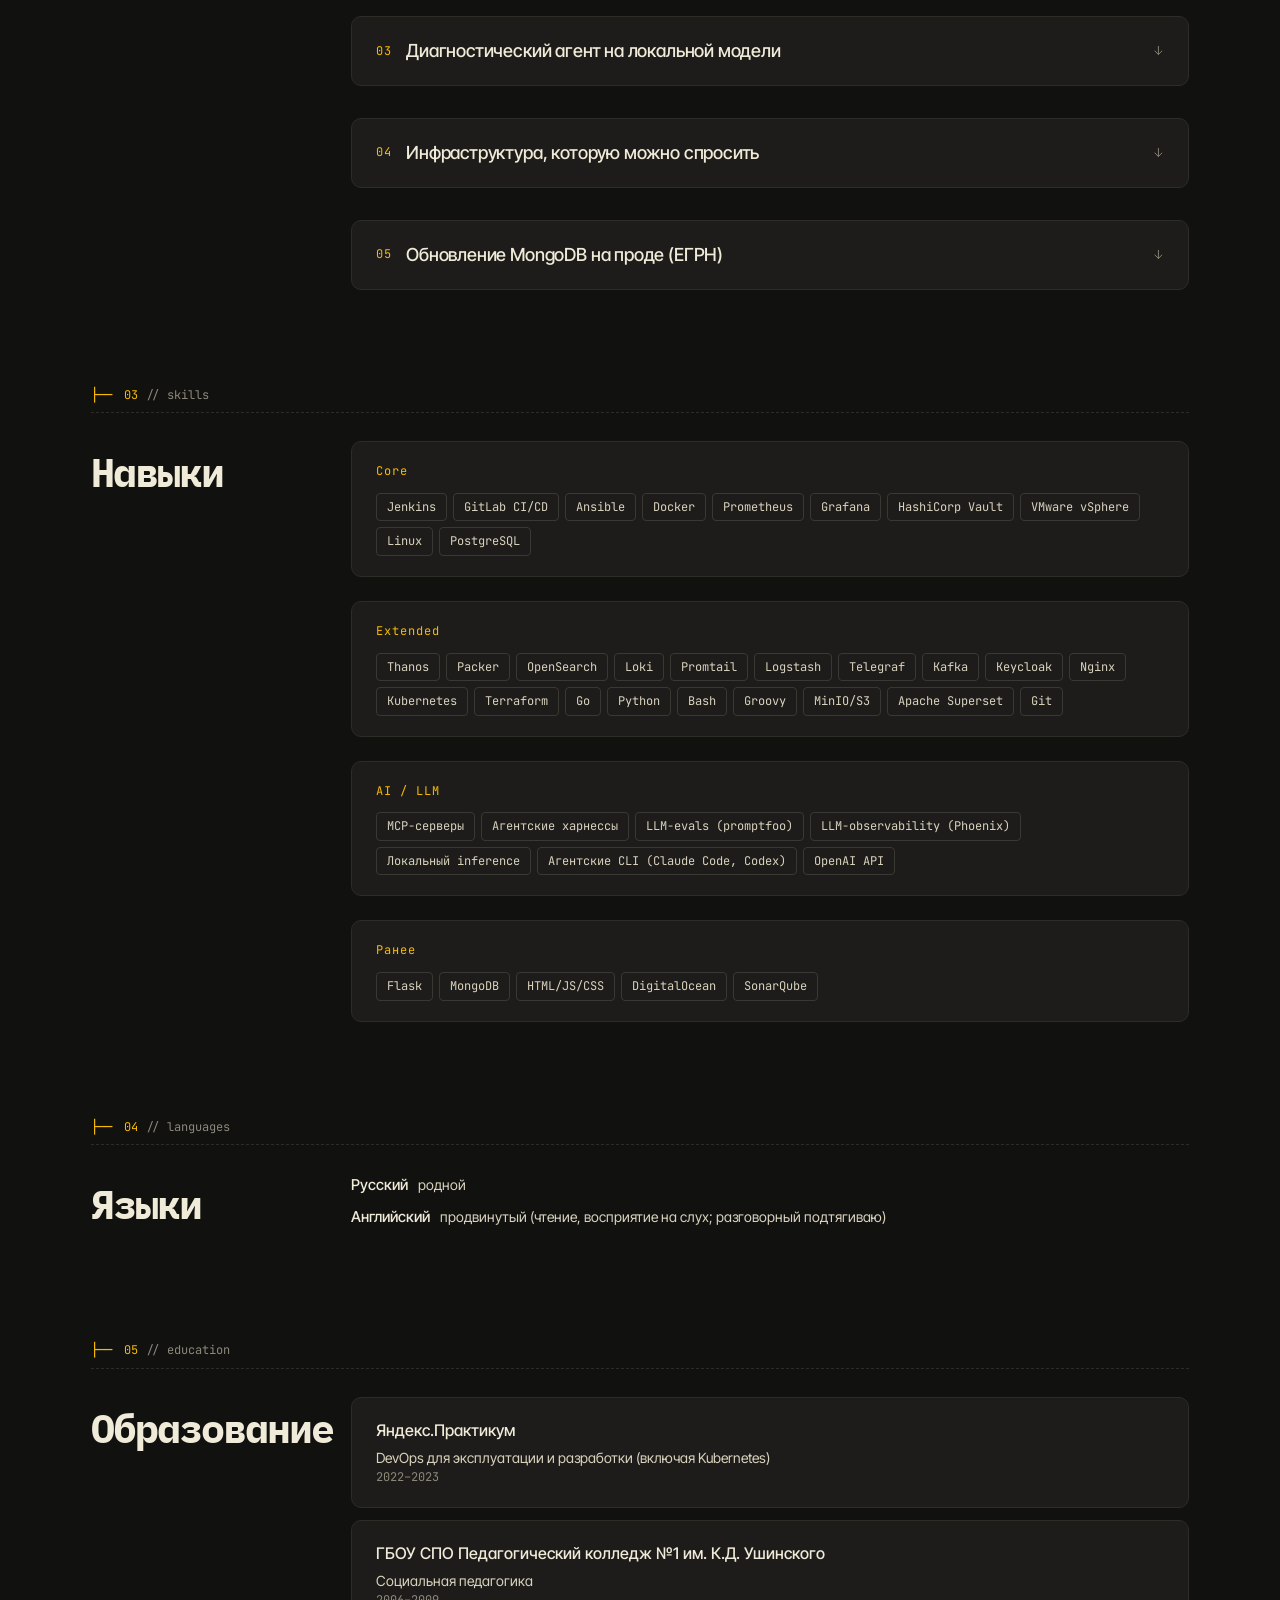
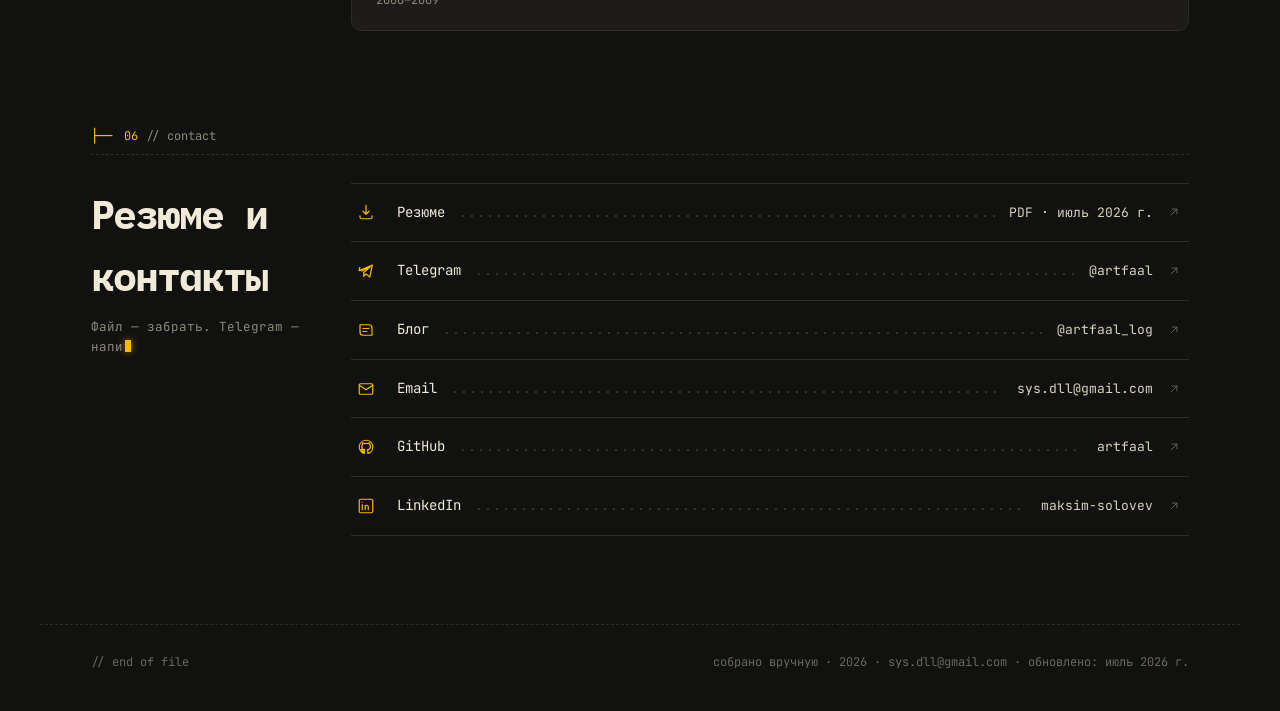
==== commit f3aeee63: "content: упрощена концовка карточки персонального ассистента «Цель была освободить время — сначала, " ====
--- a/index.html
+++ b/index.html
@@ -44,7 +44,7 @@
   </div>
 
   <script src="src/js/utils.js?v=76ec3c19"></script>
-  <script src="src/js/content.js?v=047a81d4"></script>
+  <script src="src/js/content.js?v=2c66cabc"></script>
   <script src="src/js/icons.js?v=34be2c1b"></script>
   <script src="src/js/shared.js?v=720e779e"></script>
   <script src="src/js/page-cv.js?v=a4b2f216"></script>
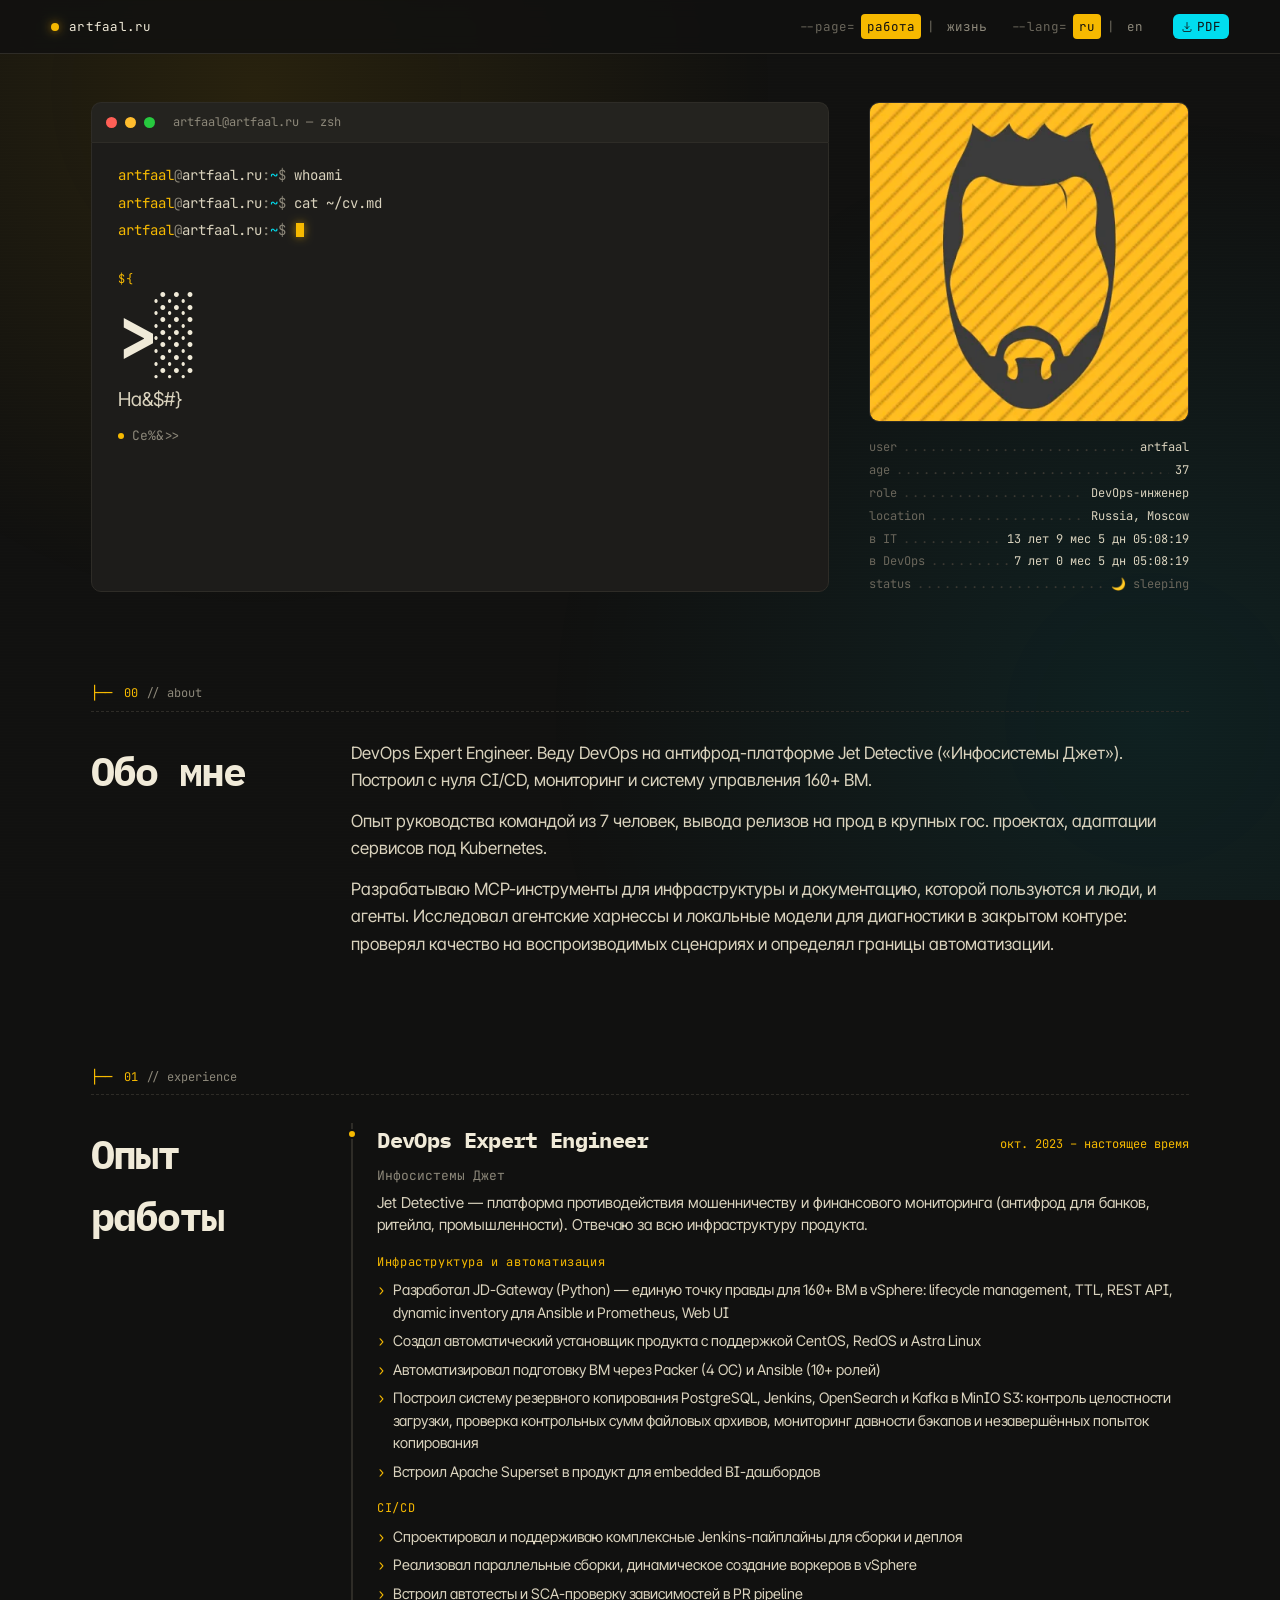
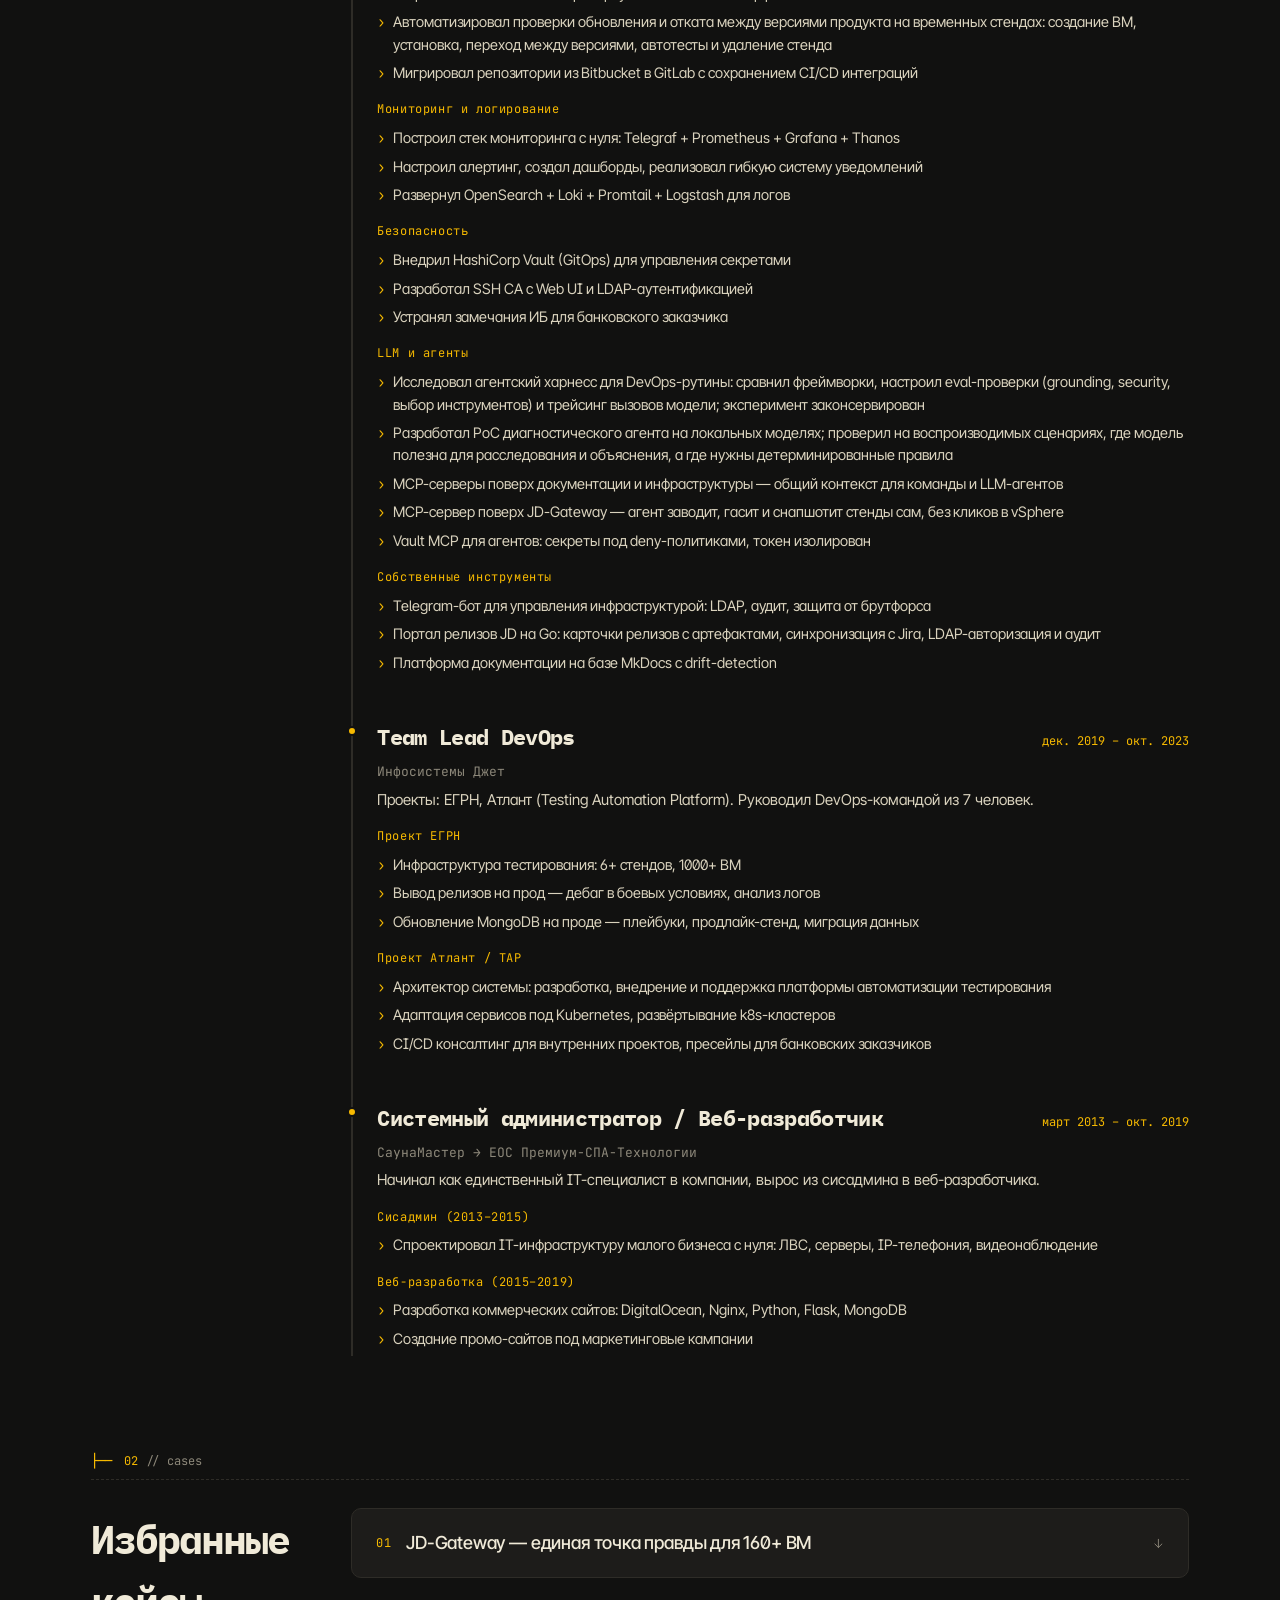
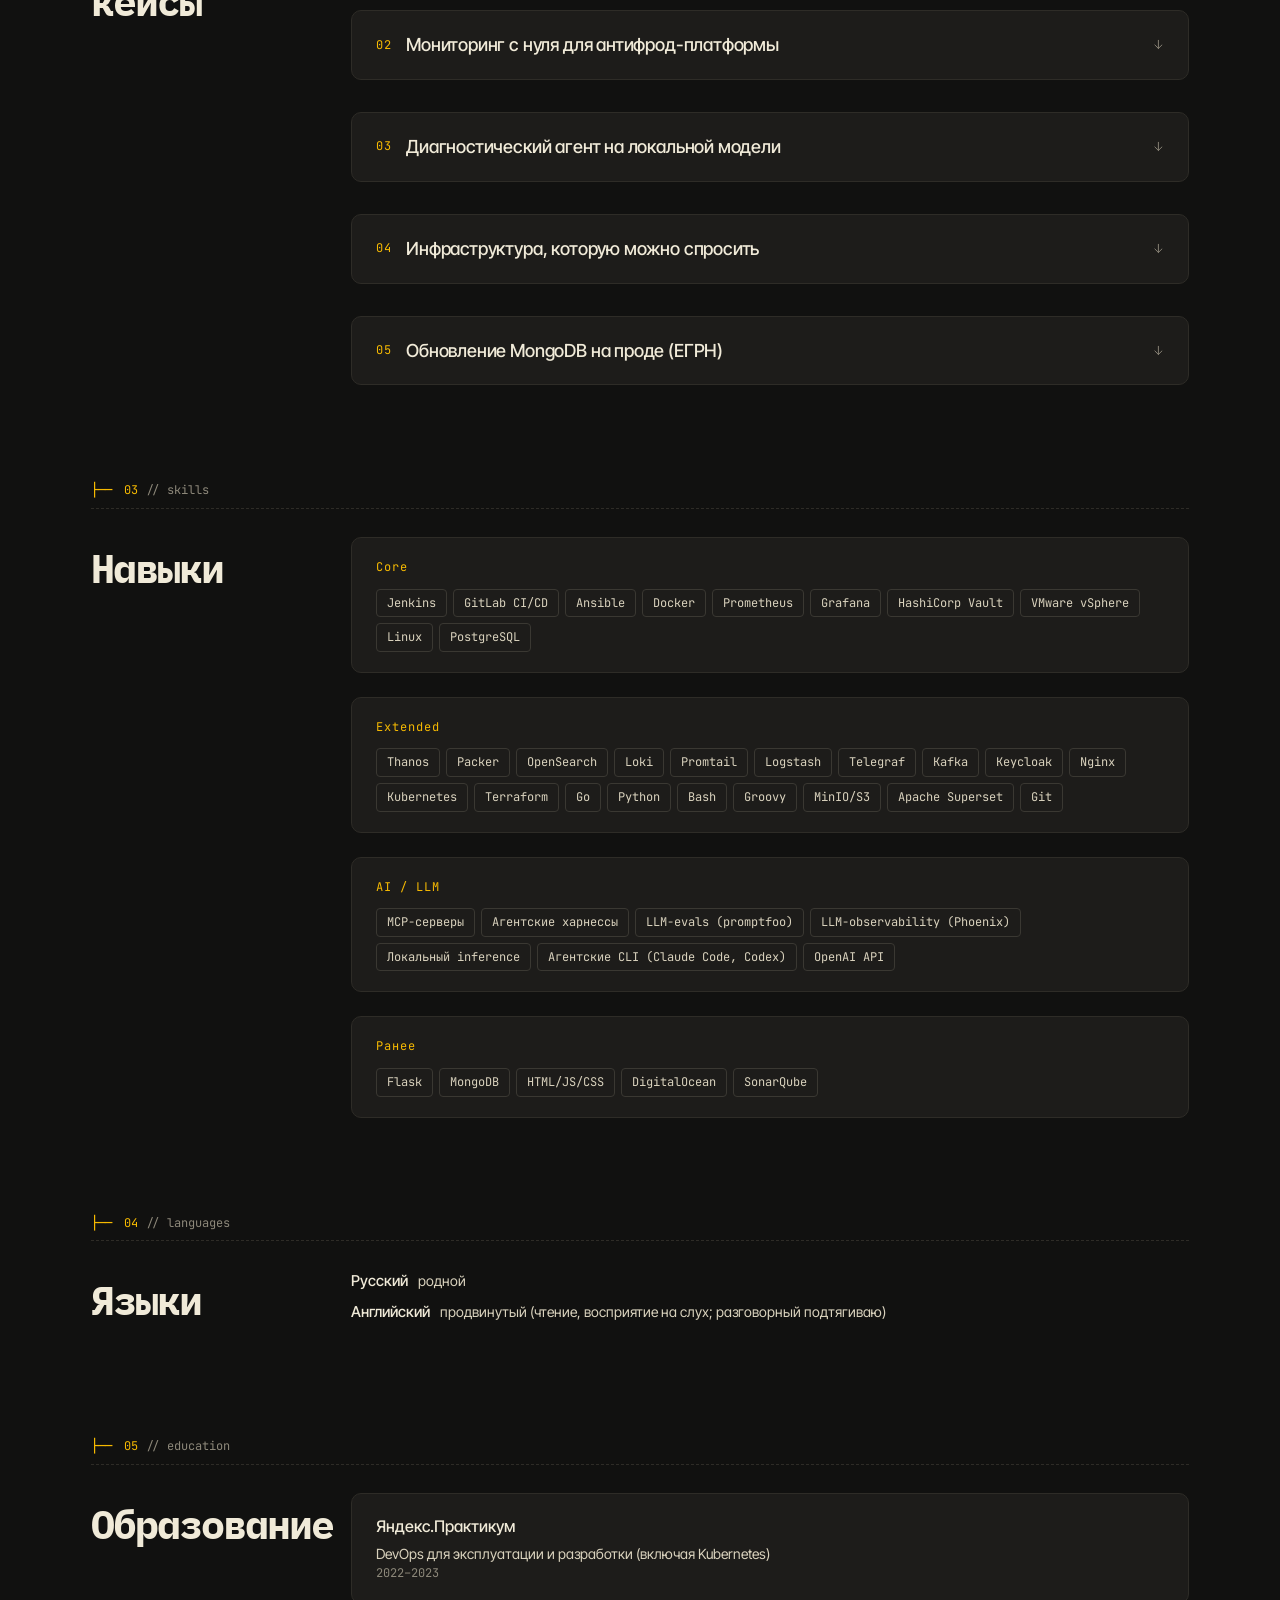
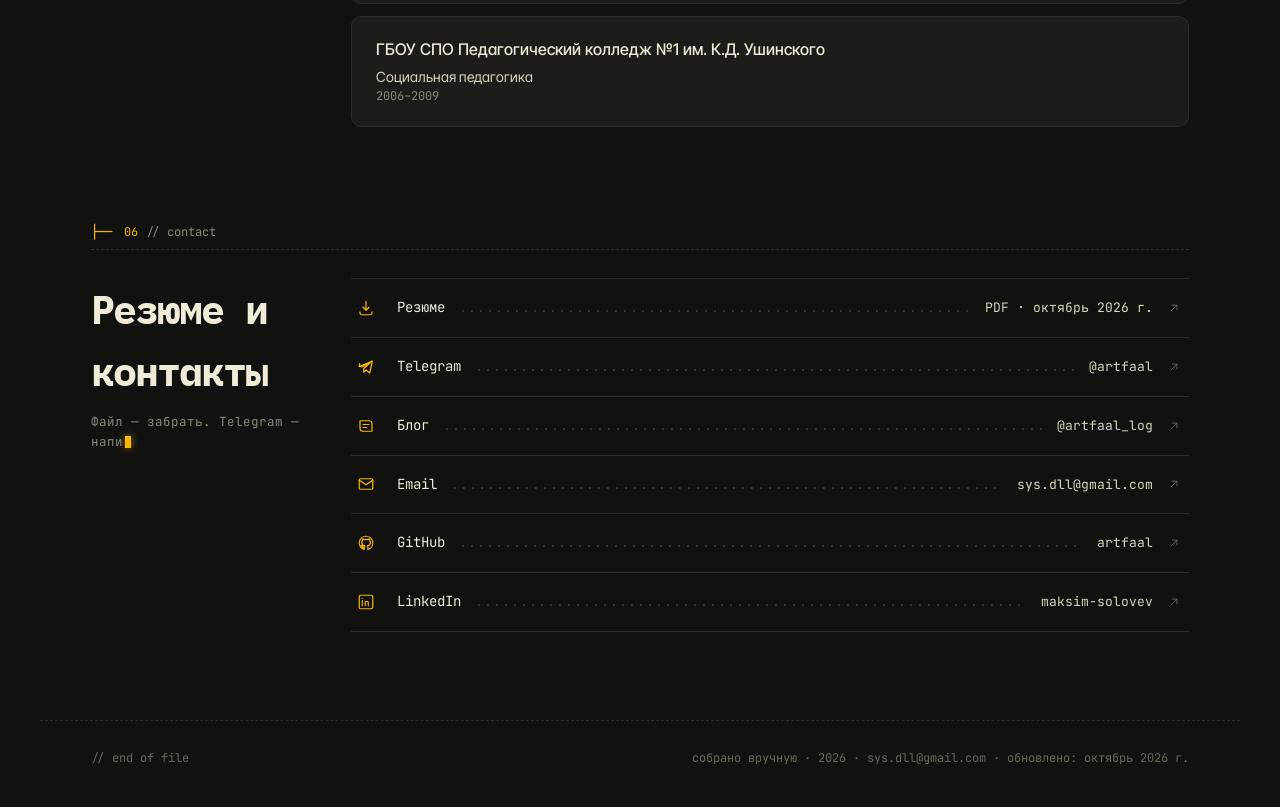
==== commit e859d7aa: "feat: актуализированы личная страница и CV Обновлены личные проекты, подход к агентам и кейсы инфрас" ====
--- a/index.html
+++ b/index.html
@@ -29,9 +29,9 @@
   <link href="https://fonts.googleapis.com/css2?family=IBM+Plex+Mono:wght@700&family=Inter+Tight:wght@400;500;600;700&family=JetBrains+Mono:wght@400;500;600&display=swap" rel="stylesheet">
 
   <!-- Styles -->
-  <link rel="stylesheet" href="src/styles/base.css?v=de85e3fd">
+  <link rel="stylesheet" href="src/styles/base.css?v=f8a3df84">
   <link rel="stylesheet" href="src/styles/layout.css?v=7710a623">
-  <link rel="stylesheet" href="src/styles/components.css?v=cc71c74b">
+  <link rel="stylesheet" href="src/styles/components.css?v=65a2fd9f">
 </head>
 <body>
   <div class="page-wrap">
@@ -44,7 +44,7 @@
   </div>
 
   <script src="src/js/utils.js?v=76ec3c19"></script>
-  <script src="src/js/content.js?v=2c66cabc"></script>
+  <script src="src/js/content.js?v=537faa25"></script>
   <script src="src/js/icons.js?v=34be2c1b"></script>
   <script src="src/js/shared.js?v=720e779e"></script>
   <script src="src/js/page-cv.js?v=a4b2f216"></script>
--- a/src/styles/base.css
+++ b/src/styles/base.css
@@ -11,6 +11,7 @@
   --muted-2: #6a665b;
   --accent:   oklch(0.82 0.17 85);
   --accent-2: oklch(0.82 0.14 205);
+  --link-on-paper: #75420f;
 
   --mono:    'JetBrains Mono', ui-monospace, 'SF Mono', Menlo, monospace;
   --sans:    'Inter Tight', 'Inter', system-ui, -apple-system, sans-serif;
--- a/src/styles/components.css
+++ b/src/styles/components.css
@@ -460,6 +460,23 @@
 }
 .hc-d { font-size: 14px; color: var(--fg-2); margin: 0; line-height: 1.55; }
 
+/* Ссылки в тексте различимы без наведения. */
+.para a, .hc-d a, .sq-d a, .case-text a, .vi-d a, .p-d a {
+  color: var(--accent);
+  text-decoration: underline;
+  text-decoration-thickness: 1px;
+  text-underline-offset: 3px;
+}
+.para a:hover, .hc-d a:hover, .sq-d a:hover,
+.case-text a:hover, .vi-d a:hover, .p-d a:hover {
+  text-decoration-thickness: 2px;
+}
+.para a:focus-visible, .hc-d a:focus-visible, .sq-d a:focus-visible,
+.case-text a:focus-visible, .vi-d a:focus-visible, .p-d a:focus-visible {
+  outline: 2px solid currentColor;
+  outline-offset: 3px;
+}
+
 /* ───────── Exploring (сейчас копаю) ───────── */
 .exploring-list {
   display: grid;
@@ -1037,6 +1054,7 @@
   color: #5a5046;
   line-height: 1.5;
 }
+.sect-human .hc-d a { color: var(--link-on-paper); }
 
 /* Rotate и lift только там, где достаточно ширины (планшет+) */
 @media (min-width: 700px) {
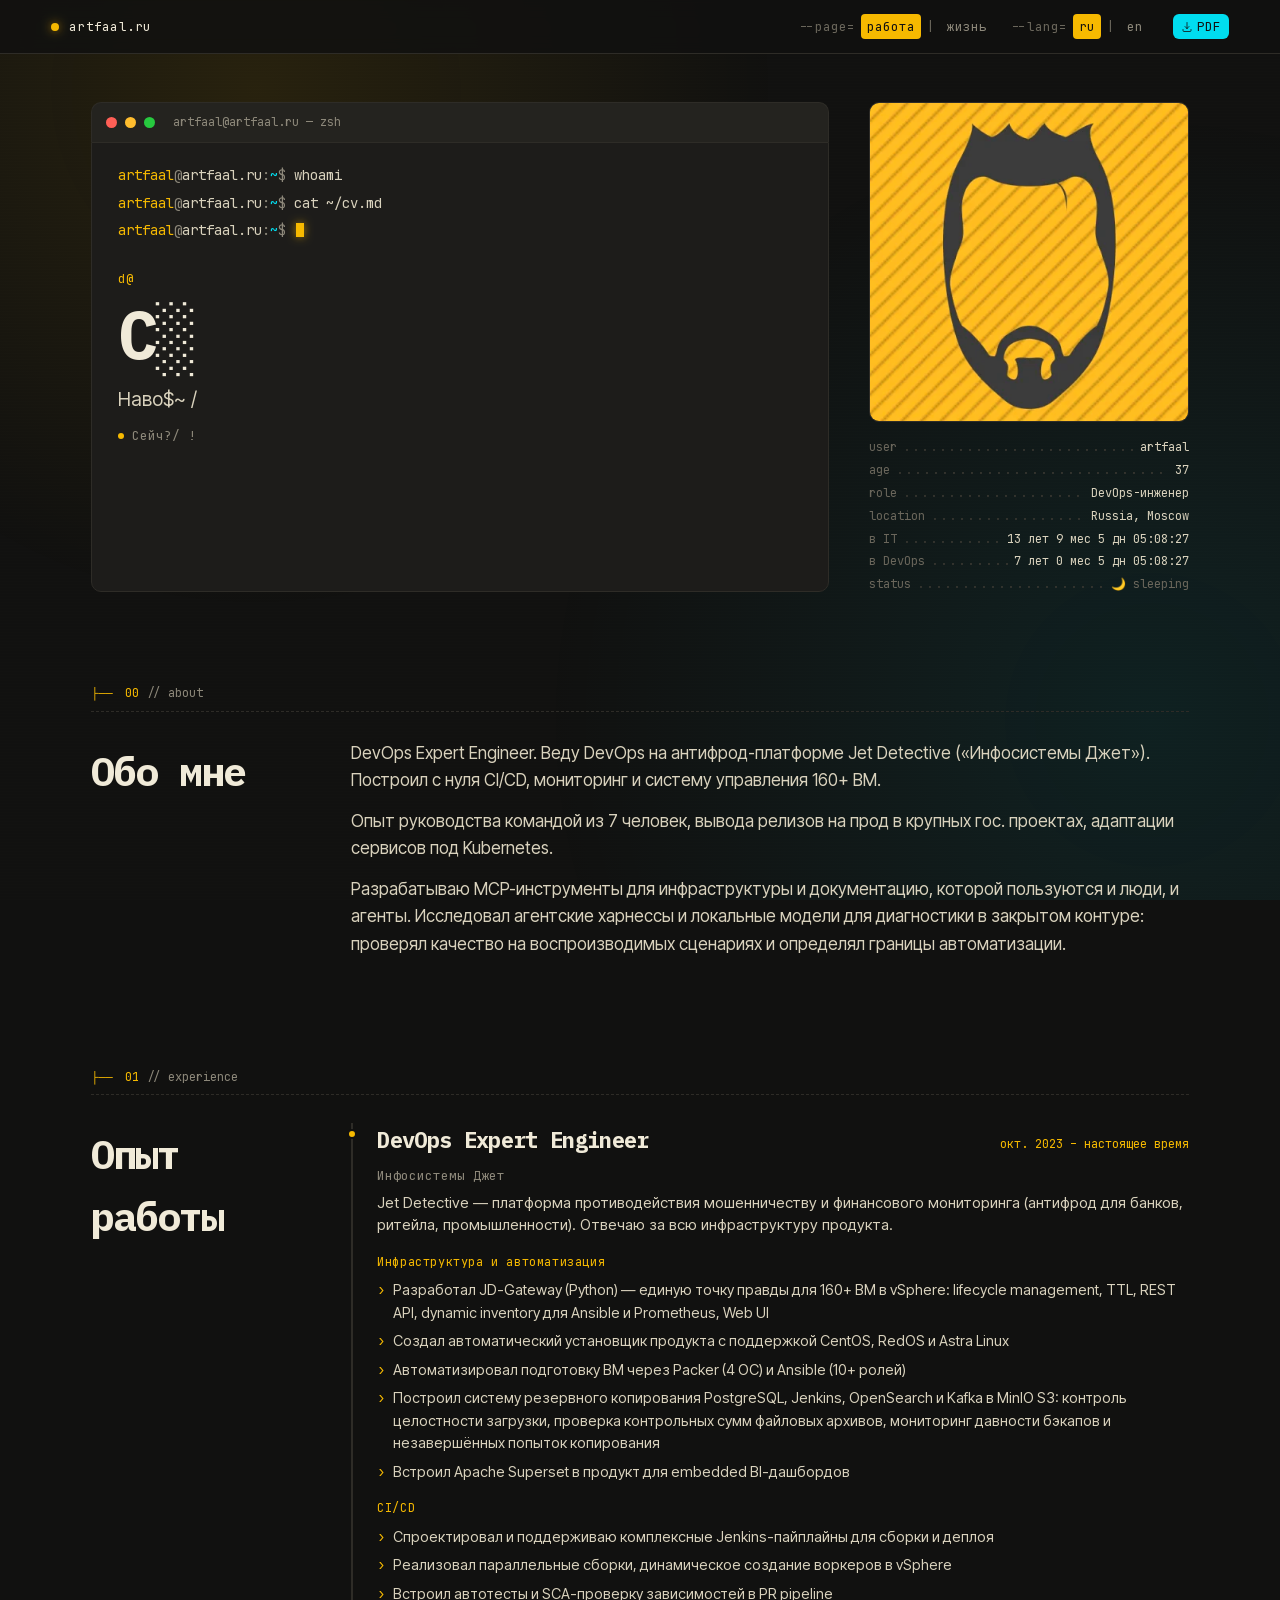
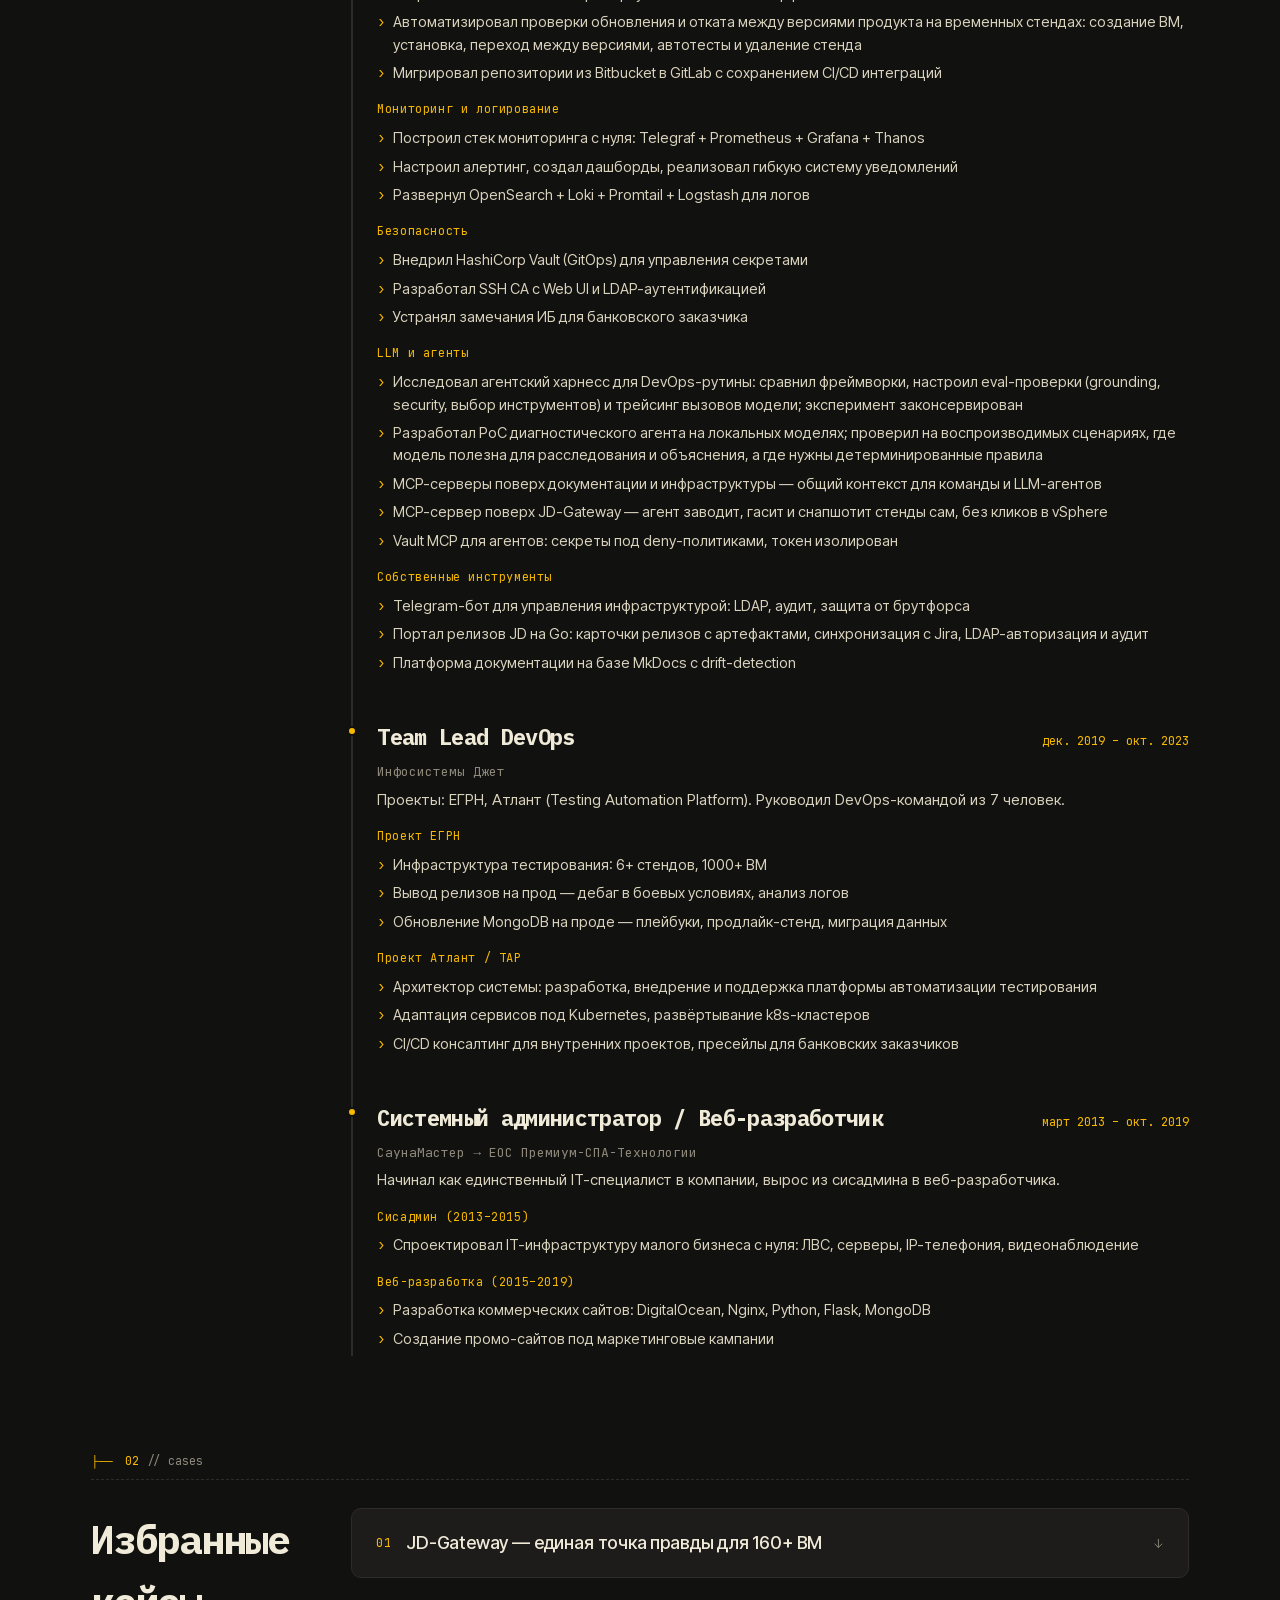
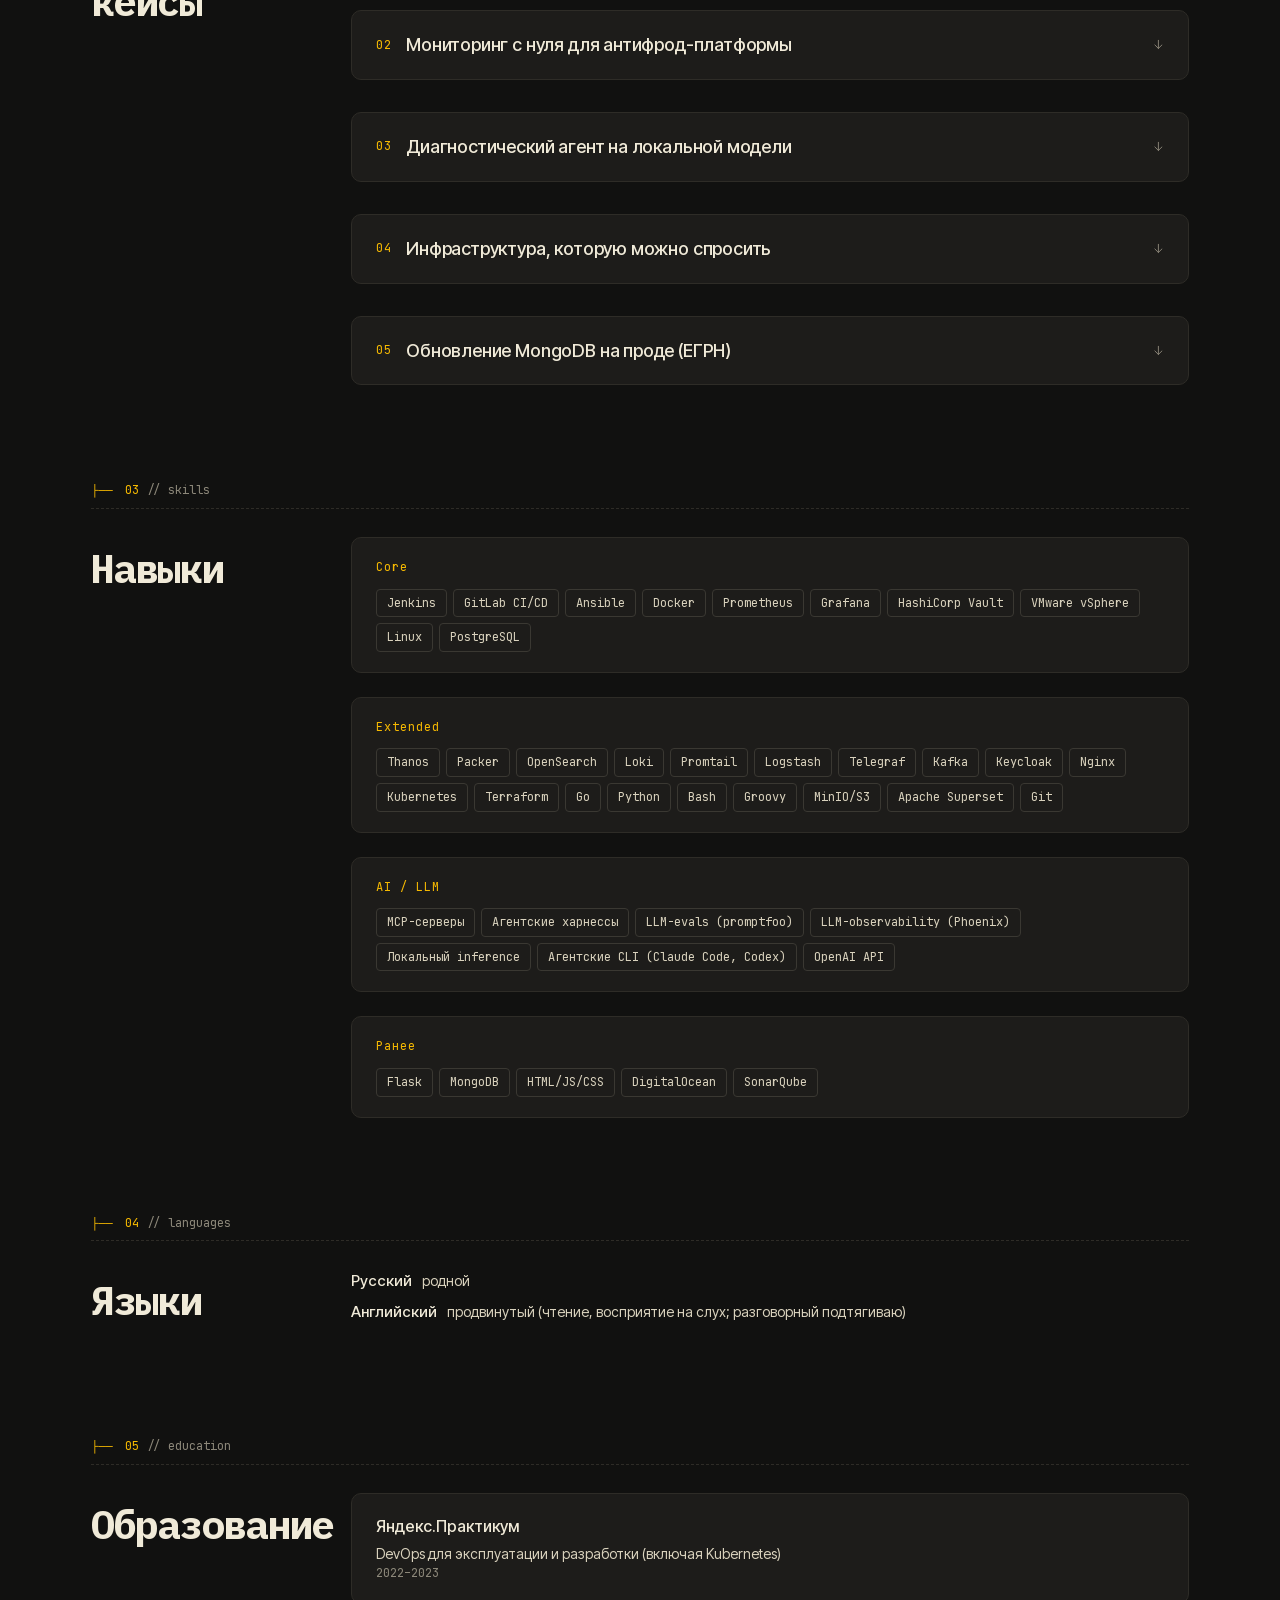
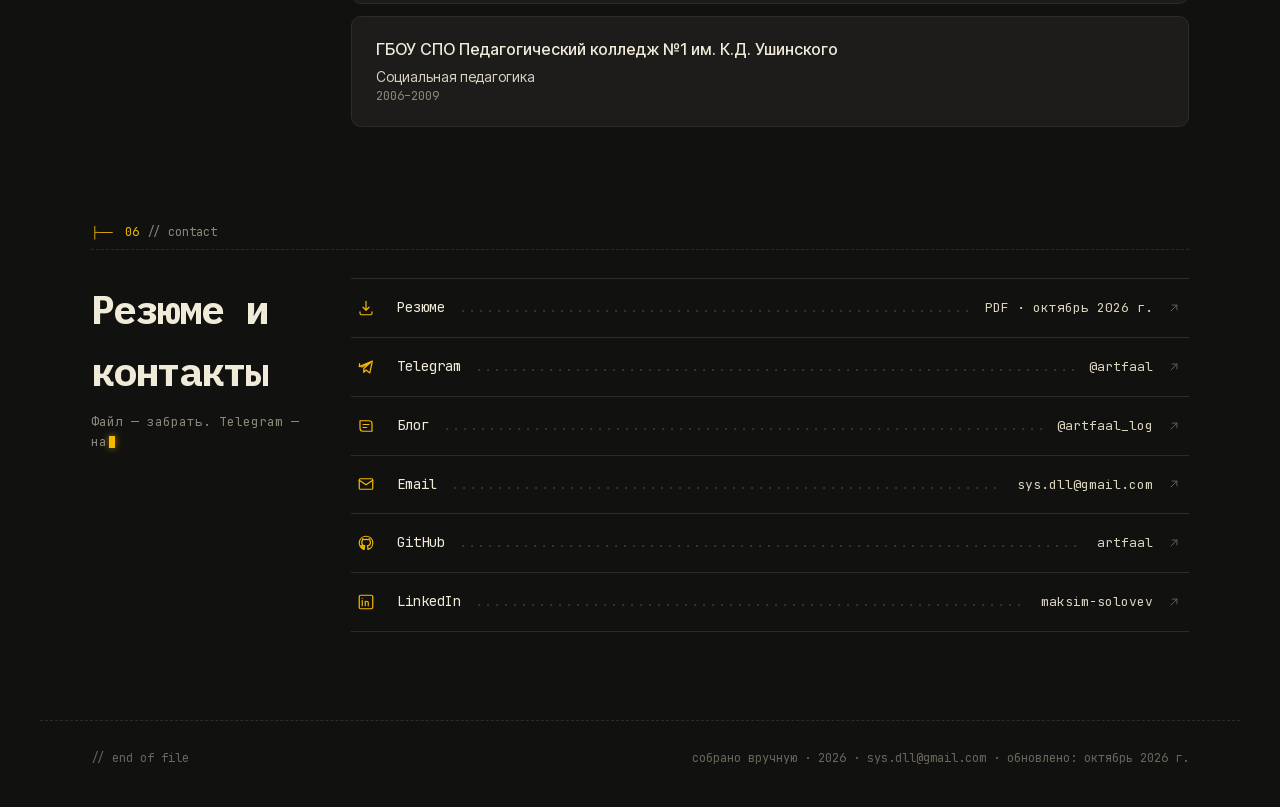
==== commit 070323e4: "fix: устранена внешняя зависимость шрифтов Шрифты перенесены на сайт с сохранением начертаний и лице" ====
--- a/index.html
+++ b/index.html
@@ -24,9 +24,7 @@
   <script type="application/ld+json" id="jsonld">{}</script>
 
   <!-- Fonts -->
-  <link rel="preconnect" href="https://fonts.googleapis.com">
-  <link rel="preconnect" href="https://fonts.gstatic.com" crossorigin>
-  <link href="https://fonts.googleapis.com/css2?family=IBM+Plex+Mono:wght@700&family=Inter+Tight:wght@400;500;600;700&family=JetBrains+Mono:wght@400;500;600&display=swap" rel="stylesheet">
+  <link rel="stylesheet" href="/src/styles/fonts.css?v=4637e253">
 
   <!-- Styles -->
   <link rel="stylesheet" href="src/styles/base.css?v=f8a3df84">
--- a/src/styles/fonts.css
+++ b/src/styles/fonts.css
@@ -0,0 +1,200 @@
+/* Local fonts; sources and licenses: ../fonts/README.md. */
+
+@font-face {
+  font-family: 'Caveat';
+  font-style: normal;
+  font-weight: 500 600;
+  font-display: swap;
+  src: url(/src/fonts/caveat-cyrillic-ext.woff2) format('woff2');
+  unicode-range: U+0460-052F, U+1C80-1C8A, U+20B4, U+2DE0-2DFF, U+A640-A69F, U+FE2E-FE2F;
+}
+
+@font-face {
+  font-family: 'Caveat';
+  font-style: normal;
+  font-weight: 500 600;
+  font-display: swap;
+  src: url(/src/fonts/caveat-cyrillic.woff2) format('woff2');
+  unicode-range: U+0301, U+0400-045F, U+0490-0491, U+04B0-04B1, U+2116;
+}
+
+@font-face {
+  font-family: 'Caveat';
+  font-style: normal;
+  font-weight: 500 600;
+  font-display: swap;
+  src: url(/src/fonts/caveat-latin-ext.woff2) format('woff2');
+  unicode-range: U+0100-02BA, U+02BD-02C5, U+02C7-02CC, U+02CE-02D7, U+02DD-02FF, U+0304, U+0308, U+0329, U+1D00-1DBF, U+1E00-1E9F, U+1EF2-1EFF, U+2020, U+20A0-20AB, U+20AD-20C4, U+2113, U+2C60-2C7F, U+A720-A7FF;
+}
+
+@font-face {
+  font-family: 'Caveat';
+  font-style: normal;
+  font-weight: 500 600;
+  font-display: swap;
+  src: url(/src/fonts/caveat-latin.woff2) format('woff2');
+  unicode-range: U+0000-00FF, U+0131, U+0152-0153, U+02BB-02BC, U+02C6, U+02DA, U+02DC, U+0304, U+0308, U+0329, U+2000-206F, U+20AC, U+2122, U+2191, U+2193, U+2212, U+2215, U+FEFF, U+FFFD;
+}
+
+@font-face {
+  font-family: 'IBM Plex Mono';
+  font-style: normal;
+  font-weight: 700;
+  font-display: swap;
+  src: url(/src/fonts/ibm-plex-mono-cyrillic-ext.woff2) format('woff2');
+  unicode-range: U+0460-052F, U+1C80-1C8A, U+20B4, U+2DE0-2DFF, U+A640-A69F, U+FE2E-FE2F;
+}
+
+@font-face {
+  font-family: 'IBM Plex Mono';
+  font-style: normal;
+  font-weight: 700;
+  font-display: swap;
+  src: url(/src/fonts/ibm-plex-mono-cyrillic.woff2) format('woff2');
+  unicode-range: U+0301, U+0400-045F, U+0490-0491, U+04B0-04B1, U+2116;
+}
+
+@font-face {
+  font-family: 'IBM Plex Mono';
+  font-style: normal;
+  font-weight: 700;
+  font-display: swap;
+  src: url(/src/fonts/ibm-plex-mono-vietnamese.woff2) format('woff2');
+  unicode-range: U+0102-0103, U+0110-0111, U+0128-0129, U+0168-0169, U+01A0-01A1, U+01AF-01B0, U+0300-0301, U+0303-0304, U+0308-0309, U+0323, U+0329, U+1EA0-1EF9, U+20AB;
+}
+
+@font-face {
+  font-family: 'IBM Plex Mono';
+  font-style: normal;
+  font-weight: 700;
+  font-display: swap;
+  src: url(/src/fonts/ibm-plex-mono-latin-ext.woff2) format('woff2');
+  unicode-range: U+0100-02BA, U+02BD-02C5, U+02C7-02CC, U+02CE-02D7, U+02DD-02FF, U+0304, U+0308, U+0329, U+1D00-1DBF, U+1E00-1E9F, U+1EF2-1EFF, U+2020, U+20A0-20AB, U+20AD-20C4, U+2113, U+2C60-2C7F, U+A720-A7FF;
+}
+
+@font-face {
+  font-family: 'IBM Plex Mono';
+  font-style: normal;
+  font-weight: 700;
+  font-display: swap;
+  src: url(/src/fonts/ibm-plex-mono-latin.woff2) format('woff2');
+  unicode-range: U+0000-00FF, U+0131, U+0152-0153, U+02BB-02BC, U+02C6, U+02DA, U+02DC, U+0304, U+0308, U+0329, U+2000-206F, U+20AC, U+2122, U+2191, U+2193, U+2212, U+2215, U+FEFF, U+FFFD;
+}
+
+@font-face {
+  font-family: 'Inter Tight';
+  font-style: normal;
+  font-weight: 400 700;
+  font-display: swap;
+  src: url(/src/fonts/inter-tight-cyrillic-ext.woff2) format('woff2');
+  unicode-range: U+0460-052F, U+1C80-1C8A, U+20B4, U+2DE0-2DFF, U+A640-A69F, U+FE2E-FE2F;
+}
+
+@font-face {
+  font-family: 'Inter Tight';
+  font-style: normal;
+  font-weight: 400 700;
+  font-display: swap;
+  src: url(/src/fonts/inter-tight-cyrillic.woff2) format('woff2');
+  unicode-range: U+0301, U+0400-045F, U+0490-0491, U+04B0-04B1, U+2116;
+}
+
+@font-face {
+  font-family: 'Inter Tight';
+  font-style: normal;
+  font-weight: 400 700;
+  font-display: swap;
+  src: url(/src/fonts/inter-tight-greek-ext.woff2) format('woff2');
+  unicode-range: U+1F00-1FFF;
+}
+
+@font-face {
+  font-family: 'Inter Tight';
+  font-style: normal;
+  font-weight: 400 700;
+  font-display: swap;
+  src: url(/src/fonts/inter-tight-greek.woff2) format('woff2');
+  unicode-range: U+0370-0377, U+037A-037F, U+0384-038A, U+038C, U+038E-03A1, U+03A3-03FF;
+}
+
+@font-face {
+  font-family: 'Inter Tight';
+  font-style: normal;
+  font-weight: 400 700;
+  font-display: swap;
+  src: url(/src/fonts/inter-tight-vietnamese.woff2) format('woff2');
+  unicode-range: U+0102-0103, U+0110-0111, U+0128-0129, U+0168-0169, U+01A0-01A1, U+01AF-01B0, U+0300-0301, U+0303-0304, U+0308-0309, U+0323, U+0329, U+1EA0-1EF9, U+20AB;
+}
+
+@font-face {
+  font-family: 'Inter Tight';
+  font-style: normal;
+  font-weight: 400 700;
+  font-display: swap;
+  src: url(/src/fonts/inter-tight-latin-ext.woff2) format('woff2');
+  unicode-range: U+0100-02BA, U+02BD-02C5, U+02C7-02CC, U+02CE-02D7, U+02DD-02FF, U+0304, U+0308, U+0329, U+1D00-1DBF, U+1E00-1E9F, U+1EF2-1EFF, U+2020, U+20A0-20AB, U+20AD-20C4, U+2113, U+2C60-2C7F, U+A720-A7FF;
+}
+
+@font-face {
+  font-family: 'Inter Tight';
+  font-style: normal;
+  font-weight: 400 700;
+  font-display: swap;
+  src: url(/src/fonts/inter-tight-latin.woff2) format('woff2');
+  unicode-range: U+0000-00FF, U+0131, U+0152-0153, U+02BB-02BC, U+02C6, U+02DA, U+02DC, U+0304, U+0308, U+0329, U+2000-206F, U+20AC, U+2122, U+2191, U+2193, U+2212, U+2215, U+FEFF, U+FFFD;
+}
+
+@font-face {
+  font-family: 'JetBrains Mono';
+  font-style: normal;
+  font-weight: 400 600;
+  font-display: swap;
+  src: url(/src/fonts/jetbrains-mono-cyrillic-ext.woff2) format('woff2');
+  unicode-range: U+0460-052F, U+1C80-1C8A, U+20B4, U+2DE0-2DFF, U+A640-A69F, U+FE2E-FE2F;
+}
+
+@font-face {
+  font-family: 'JetBrains Mono';
+  font-style: normal;
+  font-weight: 400 600;
+  font-display: swap;
+  src: url(/src/fonts/jetbrains-mono-cyrillic.woff2) format('woff2');
+  unicode-range: U+0301, U+0400-045F, U+0490-0491, U+04B0-04B1, U+2116;
+}
+
+@font-face {
+  font-family: 'JetBrains Mono';
+  font-style: normal;
+  font-weight: 400 600;
+  font-display: swap;
+  src: url(/src/fonts/jetbrains-mono-greek.woff2) format('woff2');
+  unicode-range: U+0370-0377, U+037A-037F, U+0384-038A, U+038C, U+038E-03A1, U+03A3-03FF;
+}
+
+@font-face {
+  font-family: 'JetBrains Mono';
+  font-style: normal;
+  font-weight: 400 600;
+  font-display: swap;
+  src: url(/src/fonts/jetbrains-mono-vietnamese.woff2) format('woff2');
+  unicode-range: U+0102-0103, U+0110-0111, U+0128-0129, U+0168-0169, U+01A0-01A1, U+01AF-01B0, U+0300-0301, U+0303-0304, U+0308-0309, U+0323, U+0329, U+1EA0-1EF9, U+20AB;
+}
+
+@font-face {
+  font-family: 'JetBrains Mono';
+  font-style: normal;
+  font-weight: 400 600;
+  font-display: swap;
+  src: url(/src/fonts/jetbrains-mono-latin-ext.woff2) format('woff2');
+  unicode-range: U+0100-02BA, U+02BD-02C5, U+02C7-02CC, U+02CE-02D7, U+02DD-02FF, U+0304, U+0308, U+0329, U+1D00-1DBF, U+1E00-1E9F, U+1EF2-1EFF, U+2020, U+20A0-20AB, U+20AD-20C4, U+2113, U+2C60-2C7F, U+A720-A7FF;
+}
+
+@font-face {
+  font-family: 'JetBrains Mono';
+  font-style: normal;
+  font-weight: 400 600;
+  font-display: swap;
+  src: url(/src/fonts/jetbrains-mono-latin.woff2) format('woff2');
+  unicode-range: U+0000-00FF, U+0131, U+0152-0153, U+02BB-02BC, U+02C6, U+02DA, U+02DC, U+0304, U+0308, U+0329, U+2000-206F, U+20AC, U+2122, U+2191, U+2193, U+2212, U+2215, U+FEFF, U+FFFD;
+}
+
